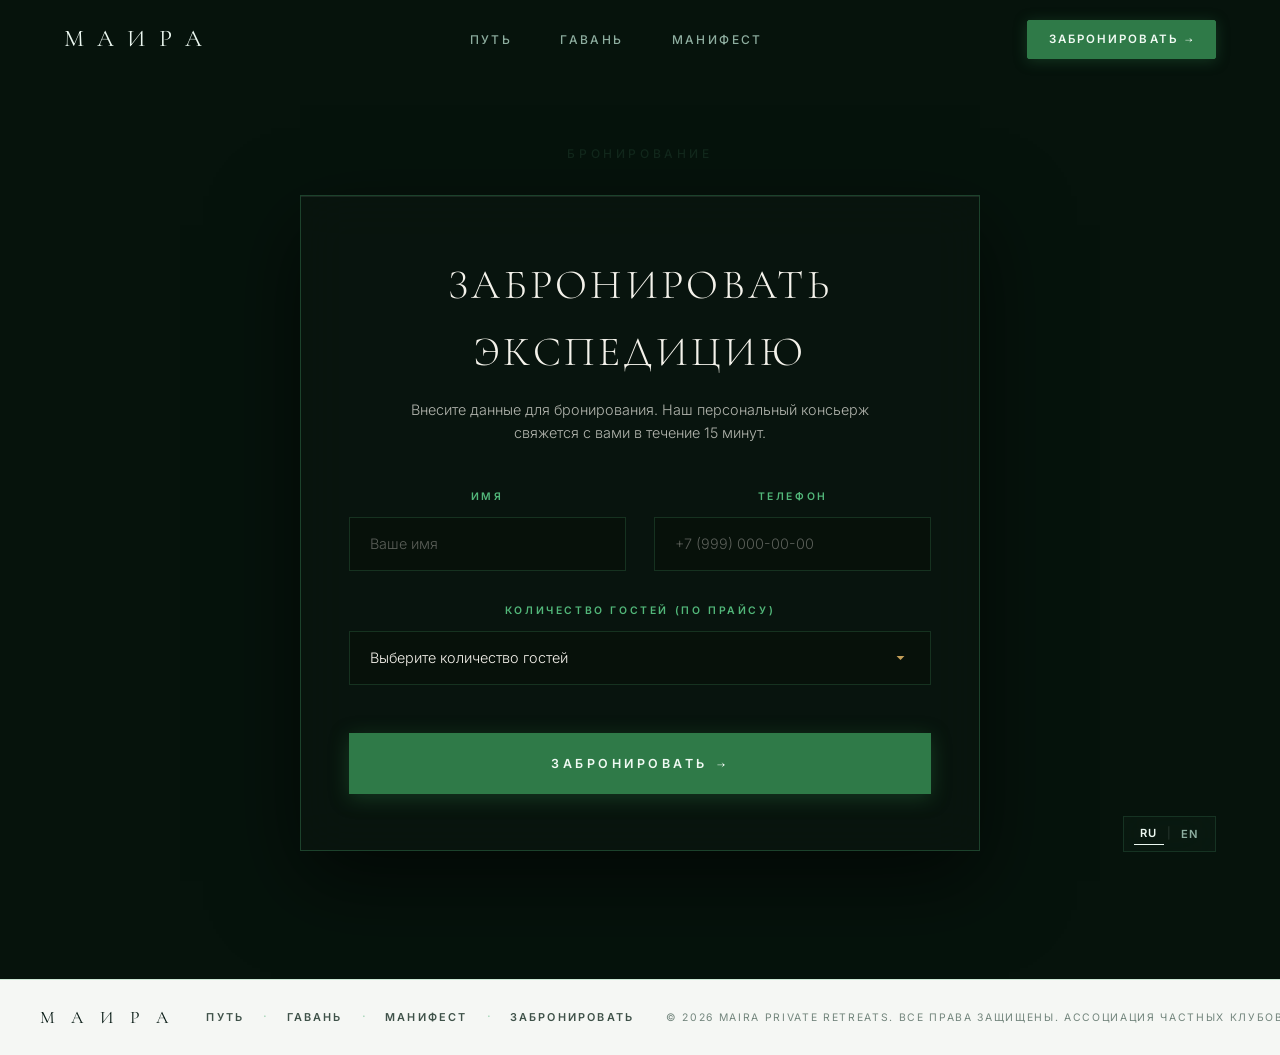
==== book.html @ fe6df848 "style: geometric equal-length lines across all 10 Journey cards and Havens blocks" ====
<!DOCTYPE html>
<html lang="ru">
<head>
  <meta charset="UTF-8">
  <meta name="viewport" content="width=device-width, initial-scale=1.0">
  <title data-translate="site_title">М А И Р А — БРОНИРОВАНИЕ · Приватная Экспедиция</title>
  <meta name="description" content="Забронируйте участие в приватной экспедиции MAIRA 2026 года в сердце Амазонки. Всего 8 гостей.">
  <meta name="keywords" content="бронирование тура Амазонка, забронировать экспедицию Маира, приватный ретрит">
  <meta name="author" content="MAIRA Private Retreats">
  <meta name="robots" content="index, follow">
  
  <!-- Canonical & Alternate -->
  <link rel="canonical" href="https://sokolovskiy20.github.io/maira-amazonia/book.html">
  
  <!-- Favicon & Brand Icons -->
  <link rel="icon" type="image/svg+xml" href="assets/favicon.svg">
  <link rel="alternate icon" type="image/svg+xml" href="assets/favicon.svg">
  <meta name="theme-color" content="#06130C">
  
  <!-- Open Graph / Social Sharing -->
  <meta property="og:type" content="website">
  <meta property="og:site_name" content="MAIRA Amazonia">
  <meta property="og:title" content="М А И Р А — БРОНИРОВАНИЕ · Приватная Экспедиция">
  <meta property="og:description" content="Забронируйте участие в приватной экспедиции MAIRA 2026 года.">
  <meta property="og:image" content="https://sokolovskiy20.github.io/maira-amazonia/assets/hero.jpg">
  <meta property="og:url" content="https://sokolovskiy20.github.io/maira-amazonia/book.html">
  <meta property="og:locale" content="ru_RU">
  
  <!-- Fonts: Cormorant Garamond for Serif headers & Inter for Grotesque UI -->
  <link rel="preconnect" href="https://fonts.googleapis.com">
  <link rel="preconnect" href="https://fonts.gstatic.com" crossorigin>
  <link href="https://fonts.googleapis.com/css2?family=Cormorant+Garamond:ital,wght@0,300;0,400;0,500;0,600;1,300;1,400&family=Inter:wght@200;300;400;500;600&display=swap" rel="stylesheet">
  
  <link rel="stylesheet" href="style.css?v=v206_geometric_line_balance">
</head>
<body>

  <!-- Navigation bar (Glassmorphism) -->
  <nav class="nav-bar">
    <div class="nav-container">
      <a href="index.html" class="nav-logo" data-translate="brand_logo">М А И Р А</a>
      
      <div class="nav-links">
        <a href="journey.html" class="nav-link"><span data-translate="nav_journey">ПУТЬ</span></a>
        <a href="havens.html" class="nav-link"><span data-translate="nav_havens">ГАВАНЬ</span></a>
        <a href="manifesto.html" class="nav-link"><span data-translate="nav_manifesto">МАНИФЕСТ</span></a>
      </div>

      <div class="nav-actions">
        <a href="book.html" class="nav-cta-btn" data-translate="nav_cta">ЗАБРОНИРОВАТЬ <span class="arrow">→</span></a>
      </div>
    </div>
  </nav>

  <!-- Mobile Menu Button -->
  <button class="mobile-nav-toggle" aria-label="Toggle navigation">
    <span class="bar"></span>
    <span class="bar"></span>
  </button>

  <!-- Mobile Overlay Menu -->
  <div class="mobile-menu">
    <div class="mobile-links">
      <a href="journey.html" class="mobile-link"><span data-translate="nav_journey">ПУТЬ</span></a>
      <a href="havens.html" class="mobile-link"><span data-translate="nav_havens">ГАВАНЬ</span></a>
      <a href="manifesto.html" class="mobile-link"><span data-translate="nav_manifesto">МАНИФЕСТ</span></a>
      <a href="book.html" class="mobile-cta-btn" data-translate="nav_cta">ЗАБРОНИРОВАТЬ <span class="arrow">→</span></a>
    </div>
  </div>

  <!-- Section 06: Book -->
  <section id="book" class="book-section" style="padding-top: calc(var(--header-height) + 4rem); min-height: calc(100vh - 120px);">
    <div class="book-container">
      <div class="section-tag-light" data-translate="book_tag">БРОНИРОВАНИЕ</div>
      
      <!-- Form Container Card -->
      <div id="booking-form-container" class="book-glass-card">
        <h2 class="book-title" data-translate="book_title">ЗАБРОНИРОВАТЬ ЭКСПЕДИЦИЮ</h2>
        <p class="book-subtitle" data-translate="book_subtitle">Внесите данные для бронирования. Наш персональный консьерж свяжется с вами в течение 15 минут.</p>
        
        <form id="booking-form" class="reservation-form">
          <div class="form-row-compact">
            <div class="form-group">
              <label for="name" data-translate="form_label_name">ИМЯ</label>
              <input type="text" id="name" placeholder="Ваше имя" data-translate="form_placeholder_name" required>
            </div>
            
            <div class="form-group">
              <label for="contact" data-translate="form_label_contact">ТЕЛЕФОН</label>
              <input type="tel" id="contact" placeholder="+7 (999) 000-00-00" data-translate="form_placeholder_contact" required>
            </div>
          </div>

          <div class="form-group">
            <label for="guests" data-translate="form_label_guests">КОЛИЧЕСТВО ГОСТЕЙ (ПО ПРАЙСУ)</label>
            <select id="guests" required>
              <option value="" disabled selected data-translate="form_opt_guests_default">Выберите количество гостей</option>
              <option value="1" data-translate="form_opt_guest1">1 гость — $14,500 / гость (Solo)</option>
              <option value="2" data-translate="form_opt_guest2">2 гостя — $12,800 / гость (Duo)</option>
              <option value="4+" data-translate="form_opt_guest3">От 4+ гостей — $10,500 / гость (Группа)</option>
            </select>
          </div>

          <button type="submit" class="submit-btn" data-translate="form_submit">
            ЗАБРОНИРОВАТЬ <span class="arrow">→</span>
          </button>
        </form>
      </div>

      <!-- Success Form State -->
      <div id="booking-success-container" class="booking-success hidden">
        <div class="success-icon">
          <svg viewBox="0 0 24 24" width="48" height="48">
            <circle cx="12" cy="12" r="11" fill="none" stroke="#C5A059" stroke-width="1"/>
            <polyline points="7 12 10.5 15.5 17 8.5" fill="none" stroke="#F4F2EB" stroke-width="1.5" stroke-linecap="round" stroke-linejoin="round"/>
          </svg>
        </div>
        <h3 class="success-title" data-translate="success_title">ЗАЯВКА ПРИНЯТА</h3>
        <p class="success-desc" data-translate="success_desc">Персональный консьерж экспедиции MAIRA свяжется с вами в течение 15 минут для подтверждения бронирования.</p>
        <button id="reset-booking-btn" class="btn btn-outline" data-translate="success_reset" style="margin-top: 2rem;">ОТПРАВИТЬ ЕЩЁ ЗАПРОС</button>
      </div>
    </div>
  </section>

  <!-- Footer -->
  <footer class="footer">
    <div class="footer-container">
      <div class="footer-brand">
        <a href="index.html" class="footer-logo" data-translate="brand_logo">М А И Р А</a>
      </div>

      <nav class="footer-nav">
        <a href="journey.html" data-translate="nav_journey">ПУТЬ</a>
        <span class="footer-dot">·</span>
        <a href="havens.html" data-translate="nav_havens">ГАВАНЬ</a>
        <span class="footer-dot">·</span>
        <a href="manifesto.html" data-translate="nav_manifesto">МАНИФЕСТ</a>
        <span class="footer-dot">·</span>
        <a href="book.html" data-translate="footer_nav_book">ЗАБРОНИРОВАТЬ</a>
      </nav>

      <div class="footer-copy" data-translate="footer_copyright">
        &copy; 2026 MAIRA PRIVATE RETREATS
      </div>
    </div>
  </footer>

  <!-- Floating Language Switcher -->
  <div class="floating-lang-switcher">
    <button class="lang-btn active" data-lang="ru">RU</button>
    <span class="lang-separator">|</span>
    <button class="lang-btn" data-lang="en">EN</button>
  </div>

  <script src="main.js?v=v186_small_green_numbers"></script>
</body>
</html>
---- style.css ----
@import url('https://fonts.googleapis.com/css2?family=Cormorant+Garamond:ital,wght@0,300;0,400;0,500;0,600;1,300;1,400&family=Inter:wght@300;400;500;600;700&display=swap');

/* 
 * AMAZON — 10 Days Deep Green Luxury Expedition
 * Design Tokens & Style System
 */

:root {
  /* Tropical Deep Emerald Forest Palette */
  --bg-black: #06130C;
  --ivory: #E2EFE7;
  --muted-stone: #8EAEA0;
  --light-gray: #D5E8DD;
  --deep-forest: #0B1E14;

  /* Color Palette - Botanical & Forest */
  --deep-jungle: #06130C;
  --forest: #0B1E14;
  --moss: #12281C;
  --stone: #8EAEA0;
  --dark-wood: #08160E;
  --mist: #E2EFE7;
  --white: #ECF8F1;
  
  /* Text colors with soft mint undertones */
  --text-primary: #E2EFE7;
  --text-muted: #8EAEA0;
  --text-highlight: #ECF8F1;
  --accent-gold: #52B77A;
  --accent-mint: #6DC58D;

  /* Lush Palm Leaf Button Colors */
  --palm-green: #2F7A48;
  --palm-green-hover: #389357;
  --palm-green-active: #26663C;
  --btn-bg: #2F7A48;
  --btn-text: #F0FAF3;
  --btn-glow: rgba(47, 122, 72, 0.35);

  /* Botanical Glass & Surface Properties */
  --glass-bg: rgba(11, 28, 19, 0.65);
  --glass-border: rgba(74, 148, 104, 0.22);
  --glass-blur: blur(20px);
  --card-botanical: #0E2319;
  --card-botanical-border: rgba(74, 148, 104, 0.2);

  /* Fonts */
  --font-serif: 'Cormorant Garamond', Georgia, serif;
  --font-sans: 'Inter', -apple-system, sans-serif;
  
  /* Layout constraints */
  --max-width: 1440px;
  --header-height: 80px;
  --content-padding-left: max(4rem, calc((100vw - var(--max-width)) / 2 + 4rem));
  --content-padding-right: max(4rem, calc((100vw - var(--max-width)) / 2 + 4rem));
}

/* Reset & Base Styles */
*, *::before, *::after {
  box-sizing: border-box;
  margin: 0;
  padding: 0;
}

html {
  scroll-behavior: smooth;
  background-color: var(--deep-jungle);
  color: var(--text-primary);
  font-family: var(--font-sans);
  font-size: 16px;
  -webkit-font-smoothing: antialiased;
}

body {
  overflow-x: hidden;
  line-height: 1.6;
}

/* Page Transition Overlay (Safari-friendly) */
.page-transition-overlay {
  position: fixed;
  inset: 0;
  background-color: #071009;
  z-index: 999999;
  pointer-events: none;
  opacity: 1;
  transition: opacity 0.4s cubic-bezier(0.25, 0.46, 0.45, 0.94);
}

.page-transition-overlay.fade-out {
  opacity: 0;
}

a {
  color: inherit;
  text-decoration: none;
}

ul {
  list-style: none;
}

img {
  max-width: 100%;
  height: auto;
  display: block;
}

/* Custom Scrollbar */
::-webkit-scrollbar {
  width: 6px;
}
::-webkit-scrollbar-track {
  background: var(--deep-jungle);
}
::-webkit-scrollbar-thumb {
  background: var(--moss);
  border-radius: 3px;
}
::-webkit-scrollbar-thumb:hover {
  background: var(--stone);
}

/* Layout Utilities */
.section-tag {
  font-size: 0.75rem;
  letter-spacing: 0.3em;
  color: var(--stone);
  text-transform: uppercase;
  margin-bottom: 2rem;
  font-weight: 500;
}

.section-tag-light {
  font-size: 0.75rem;
  letter-spacing: 0.3em;
  color: var(--moss);
  text-transform: uppercase;
  margin-bottom: 2rem;
  font-weight: 500;
}

.serif-italic {
  font-family: var(--font-serif);
  font-style: italic;
  font-weight: 400;
}

/* Header & Navigation */
.nav-bar {
  position: fixed;
  top: 0;
  left: 0;
  width: 100%;
  height: var(--header-height);
  z-index: 1000;
  background: transparent;
  border-bottom: 1px solid transparent;
  backdrop-filter: none;
  -webkit-backdrop-filter: none;
  transition: all 0.5s cubic-bezier(0.25, 0.8, 0.25, 1);
}

.nav-bar.scrolled {
  background: rgba(6, 19, 12, 0.6);
  backdrop-filter: blur(20px);
  -webkit-backdrop-filter: blur(20px);
  border-bottom: 1px solid rgba(163, 155, 137, 0.14);
}

.nav-container {
  max-width: var(--max-width);
  height: 100%;
  margin: 0 auto;
  padding: 0 4rem;
  display: flex;
  justify-content: space-between;
  align-items: center;
}

.nav-logo {
  font-family: var(--font-serif);
  font-size: 1.5rem;
  letter-spacing: 0.15em;
  font-weight: 400;
  color: var(--white);
  position: relative;
}

.nav-links {
  display: flex;
  gap: 3rem;
}

.nav-link {
  font-size: 0.75rem;
  font-weight: 500;
  letter-spacing: 0.2em;
  color: var(--text-muted);
  transition: color 0.3s ease;
  position: relative;
  padding: 0.5rem 0;
}


.nav-link::after {
  content: '';
  position: absolute;
  bottom: 0;
  left: 0;
  width: 0;
  height: 1px;
  background-color: var(--mist);
  transition: width 0.3s ease;
}

.nav-link:hover, .nav-link.active {
  color: var(--text-highlight);
}

.nav-link:hover::after, .nav-link.active::after {
  width: 100%;
}

.nav-cta-btn {
  font-size: 0.72rem;
  font-weight: 600;
  letter-spacing: 0.18em;
  color: var(--btn-text);
  background-color: var(--palm-green);
  border: 1px solid var(--palm-green);
  padding: 0.55rem 1.3rem;
  border-radius: 2px;
  display: flex;
  align-items: center;
  gap: 0.4rem;
  transition: all 0.35s ease;
  box-shadow: 0 2px 14px var(--btn-glow);
}

.nav-cta-btn:hover {
  gap: 0.65rem;
  background-color: var(--palm-green-hover);
  border-color: var(--palm-green-hover);
  color: #FFFFFF;
  box-shadow: 0 4px 20px rgba(56, 147, 87, 0.5);
  transform: translateY(-1px);
}

.nav-cta-btn .arrow {
  font-family: var(--font-serif);
}

.nav-actions {
  display: flex;
  align-items: center;
  gap: 2.5rem;
}

.floating-lang-switcher {
  position: fixed;
  bottom: 3rem;
  right: 4rem;
  z-index: 1000;
  display: flex;
  align-items: center;
  gap: 0.2rem;
  background: var(--glass-bg);
  backdrop-filter: var(--glass-blur);
  -webkit-backdrop-filter: var(--glass-blur);
  border: 1px solid var(--glass-border);
  padding: 0.4rem 0.6rem;
  transition: opacity 0.3s ease, transform 0.3s ease;
}

.lang-btn {
  background: none;
  border: none;
  color: var(--text-muted);
  cursor: pointer;
  padding: 0.2rem 0.4rem;
  transition: color 0.3s ease;
  font-family: var(--font-sans);
  font-size: 0.7rem;
  font-weight: 600;
  letter-spacing: 0.1em;
  outline: none;
}

.lang-btn.active {
  color: var(--text-highlight);
  border-bottom: 1px solid var(--text-highlight);
}

.lang-btn:hover {
  color: var(--text-highlight);
}

.lang-separator {
  color: rgba(255, 255, 255, 0.15);
  font-size: 0.7rem;
  user-select: none;
}

@media (max-width: 576px) {
  .floating-lang-switcher {
    bottom: 1.5rem;
    right: 1.5rem;
  }
}

/* Mobile Nav Toggle */
.mobile-nav-toggle {
  display: none;
  position: fixed;
  top: 1.5rem;
  right: 1.5rem;
  z-index: 1001;
  background: none;
  border: none;
  cursor: pointer;
  padding: 0.5rem;
}

.mobile-nav-toggle .bar {
  display: block;
  width: 25px;
  height: 1px;
  background-color: var(--mist);
  margin: 6px 0;
  transition: transform 0.3s ease, background-color 0.3s ease;
}

.mobile-nav-toggle.open .bar:nth-child(1) {
  transform: translateY(3.5px) rotate(45deg);
}

.mobile-nav-toggle.open .bar:nth-child(2) {
  transform: translateY(-3.5px) rotate(-45deg);
}

/* Mobile Menu */
.mobile-menu {
  position: fixed;
  top: 0;
  left: 0;
  width: 100vw;
  height: 100vh;
  z-index: 999;
  background: var(--deep-jungle);
  display: flex;
  justify-content: center;
  align-items: center;
  opacity: 0;
  pointer-events: none;
  transition: opacity 0.4s ease;
}

.mobile-menu.open {
  opacity: 1;
  pointer-events: auto;
}

.mobile-links {
  display: flex;
  flex-direction: column;
  align-items: center;
  gap: 2.5rem;
}

.mobile-link {
  font-size: 1.25rem;
  letter-spacing: 0.25em;
  color: var(--text-muted);
}


.mobile-cta-btn {
  font-size: 0.95rem;
  font-weight: 600;
  letter-spacing: 0.18em;
  color: var(--btn-text);
  background-color: var(--palm-green);
  border: 1px solid var(--palm-green);
  padding: 0.85rem 1.8rem;
  border-radius: 2px;
  margin-top: 1.5rem;
  display: flex;
  align-items: center;
  gap: 0.5rem;
  box-shadow: 0 4px 18px var(--btn-glow);
  text-transform: uppercase;
}

/* Buttons */
.btn {
  display: inline-block;
  font-size: 0.75rem;
  font-weight: 500;
  letter-spacing: 0.25em;
  padding: 1.25rem 2.5rem;
  transition: background-color 0.3s ease, border-color 0.3s ease, color 0.3s ease, transform 0.2s ease;
  cursor: pointer;
  text-align: center;
}

.btn-primary {
  background-color: var(--mist);
  color: var(--deep-jungle);
  border: 1px solid var(--mist);
}

.btn-primary:hover {
  background-color: transparent;
  color: var(--white);
  border-color: var(--white);
}

.btn-outline {
  background-color: transparent;
  color: var(--white);
  border: 1px solid rgba(255, 255, 255, 0.3);
}

.btn-outline:hover {
  border-color: var(--white);
  background-color: rgba(255, 255, 255, 0.05);
}

/* Glassmorphism Cards */
.glass-card {
  background: rgba(13, 42, 32, 0.25);
  backdrop-filter: blur(15px);
  -webkit-backdrop-filter: blur(15px);
  border: 1px solid rgba(216, 221, 213, 0.08);
  transition: transform 0.4s cubic-bezier(0.25, 1, 0.5, 1), border-color 0.4s ease, box-shadow 0.4s ease;
}

.glass-card:hover {
  transform: translateY(-5px);
  border-color: rgba(216, 221, 213, 0.18);
  box-shadow: 0 10px 30px rgba(0, 0, 0, 0.3);
}

/* Hero Section */
.hero-section {
  position: relative;
  width: 100%;
  height: 100vh;
  min-height: 600px;
  display: flex;
  justify-content: flex-start;
  align-items: center;
  padding-left: var(--content-padding-left);
  padding-right: var(--content-padding-right);
  overflow: hidden;
}

.hero-bg-wrapper {
  position: absolute;
  top: 0;
  left: 0;
  width: 100%;
  height: 100%;
  z-index: -2;
}

.hero-bg-img {
  width: 100%;
  height: 100%;
  object-fit: cover;
  object-position: center 40%;
  transform: translate3d(0, 0, 0) scale(1.08);
  animation: heroSlowZoom 20s ease-out forwards;
  filter: brightness(0.75) contrast(1.05) saturate(0.9);
  image-rendering: -webkit-optimize-contrast;
  backface-visibility: hidden;
  -webkit-backface-visibility: hidden;
}

.hero-overlay {
  position: absolute;
  top: 0;
  left: 0;
  width: 100%;
  height: 100%;
  /* Deep cinematic green: very dark at corners, slight warm glow at center-right where lodge light is */
  background:
    linear-gradient(to right, rgba(3, 15, 10, 0.75) 0%, rgba(3, 15, 10, 0.1) 60%, rgba(3, 15, 10, 0.4) 100%),
    linear-gradient(to bottom, rgba(3, 15, 10, 0.6) 0%, rgba(5, 22, 14, 0.1) 40%, rgba(3, 15, 10, 0.85) 100%);
  z-index: -1;
}

/* Animated mist layer */
.hero-mist {
  position: absolute;
  top: 0;
  left: 0;
  width: 100%;
  height: 100%;
  background:
    radial-gradient(ellipse 120% 40% at 60% 65%, rgba(82, 183, 122, 0.04) 0%, transparent 70%),
    radial-gradient(ellipse 80% 30% at 30% 70%, rgba(20, 60, 40, 0.25) 0%, transparent 65%);
  z-index: 0;
  pointer-events: none;
  animation: mistDrift 12s ease-in-out infinite alternate;
}

@keyframes heroSlowZoom {
  from { transform: scale(1.08); }
  to   { transform: scale(1.0);  }
}

@keyframes mistDrift {
  from { opacity: 0.6; transform: translateX(0px);  }
  to   { opacity: 1;   transform: translateX(12px); }
}

.hero-content {
  text-align: left;
  z-index: 10;
  display: flex;
  flex-direction: column;
  align-items: flex-start;
  max-width: 800px;
  padding: 0;
  margin-top: calc(var(--header-height) / 2);
}

.hero-title {
  font-family: var(--font-serif);
  font-size: 5rem;
  font-weight: 300;
  line-height: 1.05;
  letter-spacing: -0.01em;
  color: var(--white);
  margin-bottom: 1.5rem;
  animation: fadeInUp 1.2s ease-out forwards;
}

.hero-subtitle {
  font-size: 1.1rem;
  font-weight: 300;
  letter-spacing: 0.15em;
  color: var(--mist);
  opacity: 0.85;
  animation: fadeInUp 1.4s ease-out forwards;
}

.hero-actions {
  display: flex;
  gap: 1.5rem;
  margin-top: 3.5rem;
  animation: fadeInUp 1.6s ease-out forwards;
}

.hero-stats {
  display: flex;
  align-items: center;
  gap: 1rem;
  margin-top: 7rem;
  font-size: 0.7rem;
  letter-spacing: 0.3em;
  color: var(--stone);
  font-weight: 600;
  animation: fadeInUp 1.8s ease-out forwards;
}

.stat-separator {
  opacity: 0.5;
}

/* Keyframes for Hero animations */
@keyframes fadeInUp {
  from {
    opacity: 0;
    transform: translateY(20px);
  }
  to {
    opacity: 1;
    transform: translateY(0);
  }
}

/* Journey Page Hero */
.journey-hero {
  position: relative;
  width: 100%;
  height: 100vh;
  min-height: 600px;
  display: flex;
  flex-direction: column;
  align-items: center;
  justify-content: center;
  padding-left: var(--content-padding-left);
  padding-right: var(--content-padding-right);
  overflow: hidden;
}

.journey-hero-bg {
  position: absolute;
  inset: 0;
  z-index: -2;
  background-color: #06130C;
}

.journey-hero-img {
  width: 100%;
  height: 100%;
  object-fit: cover;
  object-position: center 55%;
  transform: translate3d(0, 0, 0) scale(1.08);
  animation: heroSlowZoom 22s ease-out forwards;
  filter: brightness(0.7) contrast(1.05) saturate(0.85);
  image-rendering: -webkit-optimize-contrast;
  backface-visibility: hidden;
  -webkit-backface-visibility: hidden;
}

.journey-hero-video {
  width: 100%;
  height: 100%;
  object-fit: cover;
  object-position: center 55%;
  filter: brightness(0.65) contrast(1.08) saturate(0.8);
  opacity: 1;
  transition: opacity 1.2s cubic-bezier(0.25, 1, 0.5, 1);
  will-change: opacity;
}

.journey-hero-video.video-loaded {
  opacity: 1;
}

.journey-hero-overlay {
  position: absolute;
  inset: 0;
  z-index: -1;
  background:
    linear-gradient(to right, rgba(3, 14, 9, 0.82) 0%, rgba(3, 14, 9, 0.15) 55%, rgba(3, 14, 9, 0.45) 100%),
    linear-gradient(to bottom, rgba(3, 14, 9, 0.55) 0%, rgba(3, 14, 9, 0.0) 45%, rgba(3, 14, 9, 0.9) 100%);
}

/* Mist layers — three clouds drifting at different speeds */
.journey-hero-mist {
  position: absolute;
  inset: 0;
  z-index: 1;
  pointer-events: none;
  will-change: transform, opacity;
}

/* Layer 1 — wide slow drift left→right, sits low on the water */
.mist-1 {
  background:
    radial-gradient(ellipse 140% 25% at -10% 68%, rgba(220, 230, 220, 0.13) 0%, transparent 70%),
    radial-gradient(ellipse 100% 20% at 110% 72%, rgba(200, 215, 210, 0.10) 0%, transparent 65%);
  animation: mistFloat1 18s ease-in-out infinite alternate;
}

/* Layer 2 — narrower, faster, mid-screen height */
.mist-2 {
  background:
    radial-gradient(ellipse 90% 18% at 20% 60%, rgba(82, 183, 122, 0.06) 0%, transparent 65%),
    radial-gradient(ellipse 80% 15% at 75% 55%, rgba(210, 220, 210, 0.09) 0%, transparent 60%);
  animation: mistFloat2 12s ease-in-out infinite alternate;
}

/* Layer 3 — lightest, fastest, subtle bright wisps */
.mist-3 {
  background:
    radial-gradient(ellipse 60% 12% at 50% 65%, rgba(230, 235, 225, 0.07) 0%, transparent 60%),
    radial-gradient(ellipse 40% 10% at 15% 70%, rgba(215, 225, 215, 0.08) 0%, transparent 55%);
  animation: mistFloat3 8s ease-in-out infinite alternate;
}

@keyframes mistFloat1 {
  0%   { transform: translateX(-30px) translateY(0px);   opacity: 0.7; }
  50%  { transform: translateX(10px)  translateY(-6px);  opacity: 1;   }
  100% { transform: translateX(40px)  translateY(4px);   opacity: 0.6; }
}

@keyframes mistFloat2 {
  0%   { transform: translateX(20px)  translateY(4px);   opacity: 0.5; }
  50%  { transform: translateX(-15px) translateY(-4px);  opacity: 0.9; }
  100% { transform: translateX(-35px) translateY(8px);   opacity: 0.6; }
}

@keyframes mistFloat3 {
  0%   { transform: translateX(0px)   translateY(-4px);  opacity: 0.6; }
  50%  { transform: translateX(25px)  translateY(0px);   opacity: 1;   }
  100% { transform: translateX(-20px) translateY(6px);   opacity: 0.5; }
}

.journey-hero-content {
  position: relative;
  z-index: 2;
  display: flex;
  flex-direction: column;
  align-items: center;
  text-align: center;
  gap: 1.5rem;
  max-width: 800px;
}

.journey-hero-tag {
  font-family: var(--font-sans);
  font-size: 0.7rem;
  font-weight: 600;
  letter-spacing: 0.35em;
  color: var(--accent-gold);
  opacity: 0;
  animation: fadeInUp 1s 0.3s ease-out forwards;
}

.journey-hero-title {
  font-family: var(--font-sans), sans-serif;
  font-size: clamp(3rem, 8vw, 7rem);
  font-weight: 700;
  line-height: 1.1;
  letter-spacing: 0.10em;
  color: var(--white);
  margin: 0;
  white-space: nowrap;
  opacity: 0;
  animation: fadeInUp 1.1s 0.6s ease-out forwards;
  text-transform: uppercase;
}

.journey-hero-sub {
  font-family: var(--font-serif);
  font-size: clamp(1rem, 2vw, 1.4rem);
  font-weight: 300;
  letter-spacing: 0.08em;
  color: var(--mist);
  font-style: italic;
  opacity: 0;
  animation: fadeInUp 1.1s 0.9s ease-out forwards;
}

.btn-booking {
  display: inline-flex;
  align-items: center;
  gap: 0.8rem;
  padding: 1.2rem 2.6rem;
  background-color: var(--palm-green);
  border: 1px solid var(--palm-green);
  color: var(--btn-text) !important;
  font-family: var(--font-sans);
  font-size: 0.78rem;
  font-weight: 600;
  letter-spacing: 0.22em;
  text-decoration: none;
  text-transform: uppercase;
  transition: all 0.35s ease;
  cursor: pointer;
  z-index: 10;
  box-shadow: 0 4px 22px var(--btn-glow);
}

.btn-booking .arrow {
  transition: transform 0.35s ease;
  display: inline-block;
  font-family: var(--font-serif);
}

.btn-booking:hover {
  background-color: var(--palm-green-hover);
  border-color: var(--palm-green-hover);
  color: #FFFFFF !important;
  box-shadow: 0 6px 30px rgba(56, 147, 87, 0.5);
  transform: translateY(-2px);
}

.btn-booking:hover .arrow {
  transform: translateX(5px);
}

#journey-hero-cta {
  opacity: 0;
  animation: fadeInUp 1.1s 1.2s ease-out forwards;
  margin-top: 0.5rem;
}

/* Scroll indicator */
.journey-hero-scroll {
  position: absolute;
  bottom: 3rem;
  left: 50%;
  transform: translateX(-50%);
  z-index: 2;
  display: flex;
  flex-direction: column;
  align-items: center;
  opacity: 0;
  animation: fadeInUp 1s 1.5s ease-out forwards;
}

.scroll-line {
  display: block;
  width: 1px;
  height: 60px;
  background: linear-gradient(to bottom, var(--accent-gold), transparent);
  animation: scrollPulse 2s ease-in-out infinite;
}

@keyframes scrollPulse {
  0%   { opacity: 1; transform: scaleY(1)    translateY(0);    }
  50%  { opacity: 0.5; transform: scaleY(0.6) translateY(8px); }
  100% { opacity: 1; transform: scaleY(1)    translateY(0);    }
}

/* Section 01: Route (Vertical Journey) */
.route-section {
  position: relative;
  background-color: var(--deep-jungle);
}

/* Journey Finale Screen */
.journey-finale {
  position: relative;
  width: 100%;
  min-height: 100vh;
  display: flex;
  align-items: center;
  justify-content: center;
  overflow: hidden;
}

.finale-bg-wrapper {
  position: absolute;
  inset: 0;
  z-index: -2;
}

.finale-bg-video {
  width: 100%;
  height: 100%;
  object-fit: cover;
  object-position: center 55%;
  filter: brightness(0.65) contrast(1.08) saturate(0.8);
}

.finale-overlay {
  position: absolute;
  inset: 0;
  z-index: -1;
  background:
    linear-gradient(to right, rgba(3, 14, 9, 0.82) 0%, rgba(3, 14, 9, 0.15) 55%, rgba(3, 14, 9, 0.45) 100%),
    linear-gradient(to bottom, rgba(3, 14, 9, 0.55) 0%, rgba(3, 14, 9, 0.0) 45%, rgba(3, 14, 9, 0.9) 100%);
}

.finale-inner {
  display: flex;
  flex-direction: column;
  align-items: center;
  text-align: center;
  gap: 3.2rem;
  padding: 4rem 2rem;
  opacity: 0;
  transform: translateY(30px);
  transition: opacity 1.2s ease, transform 1.2s ease;
}

.finale-inner.visible {
  opacity: 1;
  transform: translateY(0);
}

.finale-counter {
  font-family: var(--font-sans);
  font-size: clamp(2.8rem, 7.5vw, 6.5rem);
  font-weight: 700;
  letter-spacing: 0.18em;
  color: var(--white);
  line-height: 1.45;
}

.finale-divider {
  width: 60px;
  height: 1px;
  background: var(--accent-gold);
  opacity: 0.7;
}

.finale-quote {
  font-family: var(--font-serif);
  font-size: clamp(1.1rem, 2.5vw, 1.8rem);
  font-weight: 300;
  letter-spacing: 0.06em;
  color: var(--stone);
  font-style: italic;
  line-height: 1.6;
}

.finale-actions {
  display: flex;
  gap: 1.5rem;
  justify-content: center;
  align-items: center;
  margin-top: 1rem;
}

.finale-btn {
  display: inline-flex;
  align-items: center;
  gap: 0.9rem;
  padding: 1rem 2.4rem;
  background-color: var(--palm-green);
  border: 1px solid var(--palm-green);
  color: var(--btn-text);
  font-family: var(--font-sans);
  font-size: 0.8rem;
  font-weight: 600;
  letter-spacing: 0.2em;
  text-decoration: none;
  text-transform: uppercase;
  transition: all 0.35s ease;
  box-shadow: 0 4px 20px var(--btn-glow);
}

.finale-btn svg {
  transition: transform 0.35s ease;
}

.finale-btn:hover {
  background-color: var(--palm-green-hover);
  border-color: var(--palm-green-hover);
  color: #FFFFFF;
  box-shadow: 0 6px 28px rgba(56, 147, 87, 0.5);
  transform: translateY(-2px);
}

.finale-btn:hover svg {
  transform: translateX(5px);
}

@media (max-width: 576px) {
  .finale-actions {
    flex-direction: column;
    width: 100%;
    gap: 1rem;
  }
  
  .finale-btn, .btn-booking {
    width: 100%;
    justify-content: center;
  }
}

.route-section .section-tag {
  position: static;
  margin: 4rem var(--content-padding-right) 2rem var(--content-padding-left);
  z-index: 100;
}

/* Section 01.5: Route Map */
.route-map-section {
  background-color: var(--deep-jungle);
  padding: 8rem var(--content-padding-right) 8rem var(--content-padding-left);
  width: 100%;
  border-bottom: 1px solid rgba(255, 255, 255, 0.05);
}

.map-section-container {
  display: grid;
  grid-template-columns: 1fr 1fr;
  gap: 4rem;
  align-items: center;
  width: 100%;
}

.map-info {
  display: flex;
  flex-direction: column;
  align-items: flex-start;
}

.map-title {
  font-family: var(--font-serif);
  font-size: 3.5rem;
  font-weight: 300;
  letter-spacing: 0.05em;
  color: var(--white);
  margin-bottom: 3.5rem;
}

.map-timeline {
  display: flex;
  flex-direction: column;
  gap: 0.5rem;
  width: 100%;
  position: relative;
  padding-left: 1.5rem;
}

/* Vertical dashed timeline line */
.map-timeline::before {
  content: '';
  position: absolute;
  left: 6px;
  top: 1rem;
  bottom: 1rem;
  width: 1px;
  background: linear-gradient(to bottom, rgba(82, 183, 122, 0.05) 0%, rgba(82, 183, 122, 0.4) 50%, rgba(82, 183, 122, 0.05) 100%);
  border-left: 1px dashed rgba(82, 183, 122, 0.25);
  pointer-events: none;
}

.map-day-item {
  display: flex;
  align-items: center;
  gap: 1.2rem;
  padding: 0.65rem 1.2rem;
  position: relative;
  cursor: pointer;
  transition: all 0.4s cubic-bezier(0.25, 1, 0.5, 1);
  border-radius: 4px;
}

/* Timeline bullet point */
.map-day-item::before {
  content: '';
  position: absolute;
  left: -1.3rem; /* Centered on the dashed line */
  top: 50%;
  transform: translateY(-50%);
  width: 9px;
  height: 9px;
  border-radius: 50%;
  background: var(--deep-jungle);
  border: 2px solid rgba(82, 183, 122, 0.35);
  z-index: 2;
  transition: all 0.4s cubic-bezier(0.25, 1, 0.5, 1);
}

.map-day-item:hover {
  background-color: rgba(82, 183, 122, 0.03);
  transform: translateX(4px);
}

.map-day-item.active {
  background: linear-gradient(to right, rgba(82, 183, 122, 0.08) 0%, transparent 100%);
  transform: translateX(6px);
}

.map-day-item:hover::before {
  border-color: var(--accent-gold);
  background: var(--accent-gold);
  box-shadow: 0 0 8px var(--accent-gold);
}

.map-day-item.active::before {
  width: 11px;
  height: 11px;
  left: -1.35rem;
  background: var(--white);
  border-color: var(--accent-gold);
  box-shadow: 0 0 12px var(--accent-gold);
}

.m-day-num {
  font-family: var(--font-sans);
  font-size: 0.85rem;
  font-weight: 600;
  color: var(--stone);
  transition: color 0.3s ease;
}

.map-day-item:hover .m-day-num, .map-day-item.active .m-day-num {
  color: var(--accent-gold);
}

.m-day-name {
  font-family: var(--font-serif);
  font-size: 1.2rem;
  font-weight: 300;
  color: var(--mist);
  transition: color 0.3s ease;
}

.map-day-item:hover .m-day-name, .map-day-item.active .m-day-name {
  color: var(--white);
}

.map-visual-container {
  display: flex;
  justify-content: center;
  align-items: center;
  position: relative;
  background-color: #030c08;
  border-radius: 8px;
  border: 1px solid rgba(82, 183, 122, 0.15);
  box-shadow: 0 20px 50px rgba(3, 10, 8, 0.7);
  padding: 0;
  height: 580px;
  overflow: hidden;
}

/* Retro corner decorations for dashboard look */
.map-visual-container::before,
.map-visual-container::after {
  content: '';
  position: absolute;
  width: 16px;
  height: 16px;
  border-color: var(--accent-gold);
  border-style: solid;
  opacity: 0.45;
  z-index: 10;
  pointer-events: none;
}

.map-visual-container::before {
  top: 15px;
  left: 15px;
  border-width: 1px 0 0 1px;
}

.map-visual-container::after {
  bottom: 15px;
  right: 15px;
  border-width: 0 1px 1px 0;
}

/* Floating overlay bar for coordinates */
.map-coords-overlay {
  position: absolute;
  top: 15px;
  right: 15px;
  background: rgba(3, 10, 8, 0.85);
  backdrop-filter: blur(8px);
  -webkit-backdrop-filter: blur(8px);
  border: 1px solid rgba(82, 183, 122, 0.25);
  padding: 6px 14px;
  border-radius: 4px;
  color: var(--accent-gold);
  font-family: var(--font-sans);
  font-size: 0.7rem;
  font-weight: 500;
  letter-spacing: 0.08em;
  z-index: 1000;
  box-shadow: 0 10px 30px rgba(0, 0, 0, 0.5);
  display: flex;
  align-items: center;
  gap: 8px;
  transition: all 0.3s ease;
}

.map-coords-overlay::before {
  content: '';
  display: inline-block;
  width: 6px;
  height: 6px;
  background-color: #2ec4b6;
  border-radius: 50%;
  box-shadow: 0 0 8px #2ec4b6;
  animation: pulse-green 2s infinite;
}

@keyframes pulse-green {
  0% { transform: scale(0.9); opacity: 0.8; }
  50% { transform: scale(1.25); opacity: 1; box-shadow: 0 0 10px #2ec4b6; }
  100% { transform: scale(0.9); opacity: 0.8; }
}

.svg-map-element {
  width: 100%;
  height: 100%;
  position: relative;
  z-index: 1;
}

.map-dot {
  fill: var(--deep-jungle);
  stroke: rgba(255, 255, 255, 0.4);
  stroke-width: 1.5px;
  cursor: pointer;
  transition: all 0.3s ease;
}

.map-dot:hover, .map-dot.active {
  fill: var(--accent-gold);
  stroke: var(--white);
  r: 7;
  filter: drop-shadow(0 0 6px var(--accent-gold));
}

.map-day-num-label {
  font-family: var(--font-sans);
  font-size: 0.6rem;
  font-weight: 600;
  fill: var(--stone);
  opacity: 0.65;
  pointer-events: none;
  letter-spacing: 0.05em;
}

.map-label {
  font-family: var(--font-sans);
  font-size: 0.65rem;
  font-weight: 500;
  letter-spacing: 0.1em;
  text-transform: uppercase;
  fill: var(--stone);
  opacity: 0;
  transition: all 0.3s ease;
  pointer-events: none;
}

.map-label.active {
  opacity: 1;
  fill: var(--white);
}

@media (max-width: 992px) {
  .map-section-container {
    grid-template-columns: 1fr;
    gap: 3rem;
  }
  
  .map-visual-container {
    height: 400px;
  }
}

.route-day {
  position: relative;
  width: 100%;
  height: 100vh;
  display: flex;
  align-items: flex-end;
  justify-content: flex-start;
  padding: 6rem var(--content-padding-right) 6rem var(--content-padding-left);
  overflow: hidden;
}

.day-bg-wrapper {
  position: absolute;
  top: 0;
  left: 0;
  width: 100%;
  height: 100%;
  z-index: 1;
  overflow: hidden;
}

.day-bg-img {
  width: 100%;
  height: 100%;
  object-fit: cover;
  transform: translate3d(0, 0, 0) scale(1);
  transition: transform 1.2s cubic-bezier(0.25, 1, 0.5, 1);
  will-change: transform;
  filter: brightness(0.6) contrast(1.05) saturate(0.85);
  image-rendering: -webkit-optimize-contrast;
  backface-visibility: hidden;
  -webkit-backface-visibility: hidden;
}

/* Image scaling when day becomes active or visible */
.route-day.active .day-bg-img {
  transform: scale(1.08);
}

/* Video background inside a day block */
.day-bg-video {
  width: 100%;
  height: 100%;
  object-fit: cover;
  object-position: center center;
  filter: brightness(0.6) contrast(1.05) saturate(0.85);
}

.day-overlay {
  position: absolute;
  top: 0;
  left: 0;
  width: 100%;
  height: 100%;
  background: linear-gradient(to top, rgba(7, 26, 20, 0.9) 0%, rgba(7, 26, 20, 0.4) 50%, rgba(7, 26, 20, 0.7) 100%);
  z-index: 2;
}

/* Transition Screen: 10 Days 9 Nights (After Hero) */
.journey-intro-transition {
  position: relative;
  background-color: #0B170E;
  background-image: 
    radial-gradient(circle at 50% 50%, rgba(20, 50, 32, 0.4) 0%, transparent 75%),
    linear-gradient(to bottom, #071209 0%, #0B170E 40%, #0B170E 70%, #071209 100%);
  padding: 13rem 2rem 12rem 2rem;
  display: flex;
  flex-direction: column;
  align-items: center;
  justify-content: center;
  text-align: center;
  overflow: hidden;
  border-top: 1px solid rgba(82, 183, 122, 0.18);
  border-bottom: 1px solid rgba(82, 183, 122, 0.18);
}

.journey-intro-container {
  max-width: 800px;
  margin: 0 auto;
  display: flex;
  flex-direction: column;
  align-items: center;
  position: relative;
  z-index: 2;
}

.journey-intro-days,
.journey-intro-nights {
  font-family: var(--font-serif);
  font-size: clamp(3.2rem, 7.5vw, 6.4rem);
  font-weight: 300;
  line-height: 1.05;
  letter-spacing: 0.14em;
  color: #FBF9F5;
  text-transform: uppercase;
  text-shadow: 0 10px 35px rgba(0, 0, 0, 0.7);
  display: flex;
  align-items: baseline;
  justify-content: center;
  gap: 1.2rem;
}

.journey-intro-days .intro-num,
.journey-intro-nights .intro-num {
  color: #FBF9F5;
}

.journey-intro-days .intro-label,
.journey-intro-nights .intro-label {
  font-family: var(--font-serif);
  color: #FBF9F5;
  font-weight: 300;
}

.journey-intro-divider {
  width: 140px;
  height: 1px;
  background: linear-gradient(to right, transparent, var(--gold, #52B77A), transparent);
  margin: 3.2rem 0 3rem 0;
  opacity: 0.85;
}

.journey-intro-pillars {
  font-family: 'Inter', var(--font-sans), sans-serif;
  font-size: clamp(0.85rem, 2vw, 1.15rem);
  font-weight: 400;
  letter-spacing: 0.38em;
  color: var(--gold, #52B77A);
  text-transform: uppercase;
  margin-bottom: 3.5rem;
  opacity: 0.95;
}

.journey-intro-coords {
  font-family: 'Inter', var(--font-sans), sans-serif;
  font-size: 0.75rem;
  font-weight: 400;
  letter-spacing: 0.32em;
  color: rgba(209, 205, 194, 0.55);
  text-transform: uppercase;
}

.day-content {
  position: relative;
  z-index: 10;
  width: fit-content;
  max-width: 100%;
  transform: translateY(30px);
  opacity: 0;
  transition: transform 1s cubic-bezier(0.25, 1, 0.5, 1), opacity 1s ease;
}

.route-day.active .day-content {
  transform: translateY(0);
  opacity: 1;
}

.day-meta {
  font-size: 0.7rem;
  letter-spacing: 0.35em;
  color: var(--stone);
  font-weight: 600;
  margin-bottom: 1rem;
}

.day-title {
  font-family: var(--font-serif);
  font-size: clamp(2rem, 5vw, 3.6rem);
  white-space: nowrap;
  font-weight: 300;
  letter-spacing: 0.05em;
  color: #FBF9F5;
  margin-bottom: 1.2rem;
  line-height: 1.1;
  text-transform: uppercase;
  text-shadow: 0 6px 24px rgba(0, 0, 0, 0.7);
}

.day-title .day-num-label {
  font-family: 'Inter', var(--font-sans), sans-serif;
  font-size: 0.44em;
  letter-spacing: 0.24em;
  color: var(--accent-gold);
  font-weight: 500;
  display: inline-block;
  margin-right: 0.85rem;
  margin-bottom: 0;
  vertical-align: middle;
  opacity: 0.95;
  text-shadow: none;
}

.day-description {
  font-family: var(--font-sans), sans-serif;
  font-size: 1.05rem;
  font-weight: 300;
  line-height: 1.75;
  color: rgba(240, 237, 230, 0.88);
  width: 100%;
  max-width: 100%;
  text-wrap: balance;
  text-align: left;
}

/* Extended Route List (Days 5-9) */
.route-extended {
  position: relative;
  padding: 8rem 8rem;
  background-color: var(--deep-jungle);
  overflow: hidden;
  border-top: 1px solid rgba(255, 255, 255, 0.03);
  border-bottom: 1px solid rgba(255, 255, 255, 0.03);
}

.extended-overlay {
  position: absolute;
  top: 0;
  left: 0;
  width: 100%;
  height: 100%;
  background: radial-gradient(circle at 70% 30%, rgba(13, 42, 32, 0.15) 0%, rgba(7, 26, 20, 0) 70%);
  pointer-events: none;
}

.extended-content-grid {
  max-width: var(--max-width);
  margin: 0 auto;
  display: grid;
  grid-template-columns: 1fr 1.5fr;
  gap: 8rem;
  position: relative;
  z-index: 10;
}

.extended-intro {
  position: sticky;
  top: 150px;
  height: fit-content;
}

.extended-section-title {
  font-family: var(--font-serif);
  font-size: 3rem;
  font-weight: 300;
  color: var(--white);
  margin-bottom: 1.5rem;
  line-height: 1.1;
  letter-spacing: 0.05em;
}

.extended-section-desc {
  font-size: 0.95rem;
  line-height: 1.8;
  color: var(--text-muted);
  font-weight: 300;
}

.days-list {
  display: flex;
  flex-direction: column;
  gap: 4rem;
}

.day-list-item {
  display: grid;
  grid-template-columns: 100px 1fr;
  gap: 2rem;
  padding-bottom: 3.5rem;
  border-bottom: 1px solid rgba(216, 221, 213, 0.05);
  transition: border-color 0.3s ease;
}

.day-list-item:hover {
  border-color: rgba(216, 221, 213, 0.15);
}

.day-number {
  font-family: var(--font-serif);
  font-size: 1.25rem;
  letter-spacing: 0.1em;
  color: var(--stone);
  padding-top: 0.2rem;
}

.day-list-info h4 {
  font-family: var(--font-sans);
  font-size: 1.1rem;
  font-weight: 500;
  letter-spacing: 0.1em;
  color: var(--white);
  margin-bottom: 0.8rem;
}

.day-list-info p {
  font-size: 0.9rem;
  line-height: 1.7;
  color: var(--text-muted);
  font-weight: 300;
  margin-bottom: 1rem;
}

.day-list-meta {
  font-size: 0.65rem;
  letter-spacing: 0.25em;
  color: var(--stone);
  font-weight: 600;
  text-transform: uppercase;
}

/* Section 02: Accommodation (Stay) */
.stay-section {
  padding: 8rem var(--content-padding-right) 8rem var(--content-padding-left);
  background-color: var(--mist);
  color: var(--deep-jungle);
}

.stay-header {
  width: 100%;
  margin: 0 0 5rem 0;
}

.stay-header .section-title {
  font-family: var(--font-serif);
  font-size: 3.5rem;
  font-weight: 300;
  letter-spacing: 0.05em;
  margin-bottom: 1rem;
}

.stay-header .section-subtitle {
  font-size: 1.1rem;
  font-weight: 300;
  color: rgba(7, 26, 20, 0.7);
}

.stay-grid {
  width: 100%;
  margin: 0;
  display: grid;
  grid-template-columns: repeat(3, 1fr);
  gap: 2.5rem;
}

.stay-card {
  border-radius: 4px;
  overflow: hidden;
  display: flex;
  flex-direction: column;
  background: var(--white);
  border: 1px solid rgba(7, 26, 20, 0.04);
  box-shadow: 0 10px 30px rgba(7, 26, 20, 0.03);
  transition: transform 0.6s cubic-bezier(0.25, 1, 0.5, 1), box-shadow 0.6s cubic-bezier(0.25, 1, 0.5, 1), border-color 0.6s ease;
}

.stay-card:hover {
  transform: translateY(-10px);
  border-color: rgba(7, 26, 20, 0.12);
  box-shadow: 0 20px 40px rgba(7, 26, 20, 0.08);
}

.stay-card-image-wrapper {
  width: 100%;
  aspect-ratio: 16/10;
  overflow: hidden;
  background-color: var(--deep-jungle);
}

.stay-card-img {
  width: 100%;
  height: 100%;
  object-fit: cover;
  filter: brightness(0.9) contrast(1.02) saturate(0.85);
  transition: transform 0.8s cubic-bezier(0.25, 1, 0.5, 1), filter 0.8s ease;
}

.stay-card:hover .stay-card-img {
  transform: scale(1.06);
  filter: brightness(1) contrast(1.05) saturate(0.95);
}

.stay-card-content {
  padding: 2.2rem 2rem;
  flex-grow: 1;
  display: flex;
  flex-direction: column;
  align-items: flex-start;
}

.stay-card-tag {
  font-family: var(--font-sans);
  font-size: 0.65rem;
  font-weight: 600;
  letter-spacing: 0.2em;
  color: var(--accent-gold);
  text-transform: uppercase;
  margin-bottom: 0.8rem;
}

.stay-card-title {
  font-family: var(--font-sans);
  font-size: 1.3rem;
  font-weight: 600;
  letter-spacing: 0.08em;
  margin-bottom: 0.8rem;
  color: var(--deep-jungle);
  text-transform: uppercase;
}

.stay-card-desc {
  font-size: 0.85rem;
  line-height: 1.6;
  color: rgba(7, 26, 20, 0.6);
  font-weight: 300;
  margin-bottom: 0;
  flex-grow: 1;
}

/* Section 03: Culinary (Menu) */
.menu-section {
  position: relative;
  padding: 10rem var(--content-padding-right) 10rem var(--content-padding-left);
  overflow: hidden;
}

.menu-bg-wrapper {
  position: absolute;
  top: 0;
  left: 0;
  width: 100%;
  height: 100%;
  z-index: -2;
}

.menu-bg-img {
  width: 100%;
  height: 100%;
  object-fit: cover;
}

.menu-overlay {
  position: absolute;
  top: 0;
  left: 0;
  width: 100%;
  height: 100%;
  background: linear-gradient(to right, rgba(7, 26, 20, 0.95) 20%, rgba(7, 26, 20, 0.8) 50%, rgba(7, 26, 20, 0.95) 80%);
  z-index: -1;
}

.menu-container {
  width: 100%;
  margin: 0;
}

.menu-main-title {
  font-family: var(--font-serif);
  font-size: 3.5rem;
  font-weight: 300;
  letter-spacing: 0.05em;
  color: var(--white);
  margin-bottom: 1rem;
}

.menu-main-subtitle {
  font-size: 1rem;
  font-weight: 300;
  color: var(--text-muted);
  max-width: 600px;
  margin-bottom: 5rem;
}

.menu-book-wrapper {
  width: 100%;
  margin: 0 auto;
  display: flex;
  flex-direction: column;
  gap: 2.5rem;
}

.menu-book-binder {
  background: #030a08;
  border: 12px solid #091a14;
  border-radius: 8px;
  box-shadow: 0 30px 60px rgba(0, 0, 0, 0.6);
  padding: 4px;
  position: relative;
  margin-left: -16px; /* Offset cover thickness to align pages exactly with the logo line */
  margin-right: -16px;
}

.menu-book {
  position: relative;
  background-color: #fdfcfb;
  width: 100%;
  height: 750px;
  border-radius: 4px;
  box-shadow: inset 0 0 40px rgba(0, 0, 0, 0.05);
  perspective: 1500px; /* Essential for 3D page flips */
}

.book-spine {
  position: absolute;
  left: 50%;
  top: 0;
  bottom: 0;
  width: 2px;
  background: rgba(0, 0, 0, 0.12);
  z-index: 20;
  box-shadow: 0 0 8px rgba(0, 0, 0, 0.2);
}

.book-leaf {
  position: absolute;
  left: 50%; /* Anchor to the center spine */
  top: 0;
  width: 50%;
  height: 100%;
  transform-origin: left center;
  transform-style: preserve-3d;
  transition: transform 0.8s cubic-bezier(0.25, 1, 0.5, 1);
  z-index: 1;
}

.page-side {
  position: absolute;
  inset: 0;
  backface-visibility: hidden;
  -webkit-backface-visibility: hidden;
  padding: 4rem 3.5rem;
  overflow-y: auto;
  display: flex;
  flex-direction: column;
  box-sizing: border-box;
  background-color: #fdfcfb;
  transition: background-color 0.3s ease;
}

.page-side::-webkit-scrollbar {
  width: 4px;
}

.page-side::-webkit-scrollbar-thumb {
  background: rgba(7, 26, 20, 0.15);
  border-radius: 2px;
}

.page-front {
  z-index: 2;
  padding-left: 4.5rem; /* Wider margin on left near center crease */
  border-radius: 0 4px 4px 0;
  box-shadow: inset 15px 0 20px -15px rgba(0, 0, 0, 0.05);
}

.page-back {
  transform: rotateY(180deg);
  z-index: 1;
  padding-right: 4.5rem; /* Wider margin on right near center crease */
  border-radius: 4px 0 0 4px;
  border-right: 1px solid rgba(7, 26, 20, 0.03);
  box-shadow: inset -15px 0 20px -15px rgba(0, 0, 0, 0.05);
}

/* Page Contents & Cover Typography */
.page-content {
  display: flex;
  flex-direction: column;
  height: 100%;
  width: 100%;
}

.page-header {
  font-family: var(--font-sans);
  font-size: 0.75rem;
  font-weight: 600;
  letter-spacing: 0.22em;
  color: var(--accent-gold);
  text-transform: uppercase;
  margin-bottom: 2rem;
  border-bottom: 1px solid rgba(7, 26, 20, 0.06);
  padding-bottom: 0.8rem;
}

.page-intro-cover {
  background-color: #f7f5f1;
  display: flex;
  align-items: center;
  justify-content: center;
  text-align: center;
}

.page-intro-cover .page-content {
  justify-content: center;
  align-items: center;
}

.cover-brand {
  font-family: var(--font-sans);
  font-size: 0.75rem;
  font-weight: 600;
  letter-spacing: 0.35em;
  color: var(--deep-jungle);
  margin-bottom: 1.5rem;
}

.cover-title {
  font-family: var(--font-serif);
  font-size: clamp(2rem, 4vw, 3rem);
  font-weight: 300;
  letter-spacing: 0.08em;
  color: var(--deep-jungle);
  margin: 0;
}

.cover-divider {
  width: 40px;
  height: 1px;
  background-color: var(--accent-gold);
  margin: 2rem 0;
}

.cover-subtitle {
  font-family: var(--font-sans);
  font-size: 0.7rem;
  font-weight: 500;
  letter-spacing: 0.15em;
  color: rgba(7, 26, 20, 0.6);
  text-transform: uppercase;
  max-width: 250px;
  line-height: 1.5;
  margin-bottom: 3rem;
}

.cover-coords {
  font-family: var(--font-sans);
  font-size: 0.6rem;
  letter-spacing: 0.1em;
  color: rgba(7, 26, 20, 0.4);
}

.philosophy-text {
  font-family: var(--font-serif);
  font-size: 1.15rem;
  font-weight: 300;
  line-height: 1.65;
  color: rgba(7, 26, 20, 0.85);
  margin-bottom: 1.5rem;
  text-indent: 1.5rem;
}

.philosophy-signature {
  margin-top: auto;
  display: flex;
  flex-direction: column;
  align-items: flex-end;
  border-top: 1px solid rgba(7, 26, 20, 0.06);
  padding-top: 1.5rem;
}

.sig-name {
  font-family: var(--font-serif);
  font-size: 1.2rem;
  font-style: italic;
  color: var(--deep-jungle);
}

.sig-title {
  font-family: var(--font-sans);
  font-size: 0.65rem;
  font-weight: 600;
  letter-spacing: 0.15em;
  color: var(--accent-gold);
  text-transform: uppercase;
  margin-top: 0.2rem;
}

/* Book Menu Item Lists */
.book-menu-items {
  display: flex;
  flex-direction: column;
  gap: 1.6rem;
}

.book-menu-items li {
  position: relative;
  display: flex;
  flex-direction: column;
  gap: 0.3rem;
  padding: 0.5rem 1rem 0.5rem 1.4rem;
  border-left: 2px solid transparent;
  background: transparent;
  transition: all 0.4s cubic-bezier(0.25, 1, 0.5, 1);
  border-radius: 0 4px 4px 0;
}

/* Custom elegant gold star/diamond bullet */
.book-menu-items li::before {
  content: "✦";
  position: absolute;
  left: 0.4rem;
  top: 1.6rem; /* shifted down because of row container */
  font-size: 0.5rem;
  color: rgba(7, 26, 20, 0.15);
  transition: all 0.4s cubic-bezier(0.25, 1, 0.5, 1);
}

.book-menu-items:hover li {
  opacity: 0.65;
}

.book-menu-items li:hover {
  opacity: 1 !important;
  background: linear-gradient(to right, rgba(82, 183, 122, 0.08) 0%, transparent 100%);
  border-left-color: var(--accent-gold);
  padding-left: 1.7rem; /* smooth slide-in */
}

.book-menu-items li:hover::before {
  color: var(--accent-gold);
  transform: scale(1.3) rotate(45deg);
  text-shadow: 0 0 8px rgba(82, 183, 122, 0.5);
}

.menu-item-row {
  display: flex;
  align-items: center;
  gap: 1.2rem;
  width: 100%;
}

.menu-item-thumb {
  width: 60px;
  height: 60px;
  border-radius: 6px;
  object-fit: cover;
  box-shadow: 0 4px 12px rgba(0, 0, 0, 0.06);
  flex-shrink: 0;
  transition: transform 0.4s cubic-bezier(0.25, 1, 0.5, 1), border-color 0.4s ease;
  border: 1px solid rgba(7, 26, 20, 0.06);
  background-color: rgba(7, 26, 20, 0.03);
}

.book-menu-items li:hover .menu-item-thumb {
  transform: scale(1.1) rotate(2deg);
  box-shadow: 0 8px 20px rgba(82, 183, 122, 0.25);
  border-color: rgba(82, 183, 122, 0.4);
}

.menu-item-info {
  display: flex;
  flex-direction: column;
  gap: 0.2rem;
  flex-grow: 1;
}

.book-item-name {
  font-family: var(--font-serif);
  font-size: 1.12rem;
  font-weight: 500;
  letter-spacing: 0.02em;
  color: var(--deep-jungle);
  transition: color 0.4s ease;
}

.book-menu-items li:hover .book-item-name {
  color: var(--accent-gold);
}

.book-item-desc {
  font-size: 0.76rem;
  color: rgba(7, 26, 20, 0.65);
  font-weight: 300;
  line-height: 1.4;
}

/* Page Bar & Cocktails */
.page-bar {
  background-color: #faf8f5;
}

.bar-intro {
  font-family: var(--font-serif);
  font-size: 1.1rem;
  line-height: 1.6;
  color: rgba(7, 26, 20, 0.8);
  margin-bottom: 2rem;
  font-style: italic;
}

.bar-features {
  display: flex;
  flex-direction: column;
  gap: 1.5rem;
}

.bar-feature {
  display: flex;
  flex-direction: column;
  gap: 0.3rem;
  border-bottom: 1px solid rgba(7, 26, 20, 0.05);
  padding-bottom: 1rem;
}

.bar-feature:last-child {
  border-bottom: none;
}

.bf-title {
  font-family: var(--font-sans);
  font-size: 0.78rem;
  font-weight: 600;
  letter-spacing: 0.15em;
  color: var(--deep-jungle);
}

.bf-desc {
  font-size: 0.75rem;
  line-height: 1.4;
  color: rgba(7, 26, 20, 0.6);
  font-weight: 300;
}

/* Floating Navigation Buttons */
.book-btn {
  position: absolute;
  top: 50%;
  transform: translateY(-50%);
  width: 46px;
  height: 46px;
  border-radius: 50%;
  background: var(--white);
  border: 1px solid rgba(7, 26, 20, 0.08);
  color: var(--deep-jungle);
  cursor: pointer;
  display: flex;
  align-items: center;
  justify-content: center;
  z-index: 10;
  box-shadow: 0 10px 25px rgba(0,0,0,0.15);
  transition: all 0.3s cubic-bezier(0.25, 1, 0.5, 1);
}

.book-btn:hover {
  background-color: var(--accent-gold);
  border-color: var(--accent-gold);
  color: var(--deep-jungle);
  transform: translateY(-50%) scale(1.08);
}

.prev-btn {
  left: -23px;
}

.next-btn {
  right: -23px;
}

/* Book Pagination Tabs */
.book-tabs {
  display: flex;
  justify-content: center;
  gap: 2.5rem;
  margin-top: 1rem;
}

.tab-btn {
  background: none;
  border: none;
  font-family: var(--font-sans);
  font-size: 0.72rem;
  font-weight: 600;
  letter-spacing: 0.2em;
  color: rgba(255, 255, 255, 0.4);
  cursor: pointer;
  padding-bottom: 6px;
  border-bottom: 2px solid transparent;
  transition: all 0.3s ease;
  text-transform: uppercase;
}

.tab-btn:hover {
  color: var(--white);
}

.tab-btn.active {
  color: var(--accent-gold);
  border-color: var(--accent-gold);
}

/* Responsive Styles */
@media (max-width: 992px) {
  .menu-book {
    height: 650px;
  }
  .page-side {
    padding: 3rem 2rem;
  }
  .page-front {
    padding-left: 2.5rem;
  }
  .page-back {
    padding-right: 2.5rem;
  }
}

@media (max-width: 768px) {
  .menu-book {
    display: block;
    height: auto;
    overflow: visible;
    background: transparent;
    box-shadow: none;
  }
  
  .book-spine {
    display: none;
  }
  
  .book-leaf {
    position: relative;
    left: 0;
    width: 100%;
    height: auto;
    display: none;
    transform: none !important;
    perspective: none;
    transform-style: flat;
  }
  
  .book-leaf.active {
    display: block;
  }
  
  .page-side {
    position: relative;
    width: 100%;
    height: auto;
    padding: 3rem 2.5rem;
    transform: none !important;
    backface-visibility: visible;
    -webkit-backface-visibility: visible;
    border-radius: 4px;
    box-shadow: 0 10px 35px rgba(0,0,0,0.15);
    margin-bottom: 2rem;
  }
  
  .page-front {
    padding-left: 2.5rem;
    box-shadow: none;
    border-radius: 4px;
  }
  
  .page-back {
    padding-right: 2.5rem;
    box-shadow: none;
    border-radius: 4px;
    border-right: none;
  }
  
  .book-btn {
    display: none;
  }
  
  .menu-book-binder {
    border: none;
    padding: 0;
    box-shadow: none;
    background: transparent;
    margin-left: 0;
    margin-right: 0;
  }
  
  .book-tabs {
    flex-wrap: wrap;
    gap: 1.2rem;
  }
}

/* Section 04: Price List */
.price-section {
  padding: 8rem var(--content-padding-right) 8rem var(--content-padding-left);
  background-color: var(--mist);
  color: var(--deep-jungle);
}

.price-container {
  width: 100%;
  margin: 0;
  display: flex;
  flex-direction: column;
  align-items: flex-start;
  text-align: left;
}

.price-title {
  font-family: var(--font-serif);
  font-size: 3.5rem;
  font-weight: 300;
  letter-spacing: 0.05em;
  margin-bottom: 0.5rem;
}

.price-subtitle {
  font-size: 0.75rem;
  font-weight: 600;
  letter-spacing: 0.3em;
  color: var(--moss);
  margin-bottom: 3rem;
}

.price-amount {
  font-family: var(--font-serif);
  font-size: 4.5rem;
  font-weight: 300;
  letter-spacing: 0.02em;
  margin-bottom: 5rem;
  color: var(--deep-jungle);
  border-bottom: 1px solid rgba(7, 26, 20, 0.1);
  padding-bottom: 1.5rem;
  width: 100%;
  max-width: 600px;
}

.price-amount .per-person {
  font-family: var(--font-sans);
  font-size: 0.9rem;
  font-weight: 500;
  letter-spacing: 0.25em;
  color: var(--stone);
  vertical-align: middle;
}

.price-details-grid {
  display: grid;
  grid-template-columns: repeat(2, 1fr);
  gap: 6rem;
  width: 100%;
  max-width: 1000px;
  text-align: left;
  margin-bottom: 6rem;
}

.price-col-title {
  font-size: 0.75rem;
  font-weight: 600;
  letter-spacing: 0.3em;
  color: var(--stone);
  margin-bottom: 2.5rem;
  border-bottom: 1px solid rgba(7, 26, 20, 0.08);
  padding-bottom: 0.8rem;
}

.price-list {
  display: flex;
  flex-direction: column;
  gap: 1.5rem;
}

.price-list li {
  font-size: 0.9rem;
  font-weight: 300;
  color: rgba(7, 26, 20, 0.85);
  display: flex;
  align-items: center;
  gap: 0.8rem;
}

.price-list-excluded li {
  color: rgba(7, 26, 20, 0.55);
}

.check-icon {
  color: var(--moss);
  font-weight: 700;
}

.dash-icon {
  color: var(--stone);
  opacity: 0.7;
}

.limited-card {
  width: 100%;
  max-width: 800px;
  background: rgba(255, 255, 255, 0.4);
  border: 1px solid rgba(7, 26, 20, 0.1);
  padding: 3rem;
  display: flex;
  flex-direction: column;
  align-items: center;
  gap: 1rem;
}

.limited-highlight {
  font-size: 0.75rem;
  font-weight: 600;
  letter-spacing: 0.3em;
  color: var(--moss);
}

.limited-text {
  font-size: 0.95rem;
  line-height: 1.7;
  color: rgba(7, 26, 20, 0.8);
  font-weight: 300;
  max-width: 600px;
}

/* MANIFESTO 1.5 SCREEN TOTAL LAYOUT */
.m-hero-100 {
  position: relative;
  width: 100%;
  height: 100vh;
  min-height: 100vh;
  display: flex;
  flex-direction: column;
  align-items: center;
  justify-content: center;
  padding: 0 2rem;
  box-sizing: border-box;
  overflow: hidden;
}

.manifesto-bg-wrapper {
  position: absolute;
  top: 0;
  left: 0;
  width: 100%;
  height: 100%;
  z-index: 1;
  overflow: hidden;
  background-color: #06130C;
}

.manifesto-bg-video {
  width: 100%;
  height: 100%;
  object-fit: cover;
  object-position: center;
  transform: none;
  filter: brightness(0.5) contrast(1.05);
}

.manifesto-overlay {
  position: absolute;
  top: 0;
  left: 0;
  width: 100%;
  height: 100%;
  background: radial-gradient(circle at center, rgba(7, 16, 9, 0.35) 0%, rgba(7, 16, 9, 0.85) 100%);
  z-index: 2;
}

.m-hero-content {
  max-width: 900px;
  width: 100%;
  margin: 0 auto;
  text-align: center;
  position: relative;
  z-index: 3;
  display: flex;
  flex-direction: column;
  align-items: center;
}

.m-hero-tag {
  font-family: var(--font-sans);
  font-size: 0.72rem;
  font-weight: 600;
  letter-spacing: 0.38em;
  color: var(--accent-gold);
  text-transform: uppercase;
  margin-bottom: 2rem;
  display: block;
}

.m-hero-statement {
  font-family: var(--font-serif);
  font-size: clamp(2.4rem, 5.5vw, 4.2rem);
  font-weight: 300;
  line-height: 1.35;
  letter-spacing: 0.08em;
  color: #F4F2EB;
  margin: 0;
}

.m-hero-statement .gold-italic {
  font-style: italic;
  color: var(--accent-gold);
  display: block;
  margin-top: 0.8rem;
}

.m-scroll-down {
  position: absolute;
  bottom: 2.5rem;
  left: 50%;
  transform: translateX(-50%);
  z-index: 5;
}

.m-scroll-down .scroll-line {
  display: block;
  width: 1px;
  height: 40px;
  background: linear-gradient(to bottom, var(--accent-gold), transparent);
  animation: pulseLine 2s infinite;
}

.m-screen-philosophy {
  background: radial-gradient(circle at center, rgba(11, 26, 18, 0.95) 0%, rgba(7, 16, 9, 1) 100%);
  border-top: 1px solid rgba(82, 183, 122, 0.12);
}

.m-screen-essence {
  background: radial-gradient(circle at center, rgba(14, 28, 19, 0.95) 0%, rgba(5, 12, 7, 1) 100%);
  border-top: 1px solid rgba(82, 183, 122, 0.12);
}

.m-philosophy-statement {
  font-size: clamp(1.5rem, 3.2vw, 2.5rem);
  line-height: 1.5;
  max-width: 860px;
}

.m-essence-statement {
  font-size: clamp(1.7rem, 3.8vw, 3rem);
  line-height: 1.4;
  margin-bottom: 2rem;
  max-width: 860px;
}

.m-hero-trio {
  font-family: var(--font-serif);
  font-size: clamp(1.15rem, 2.3vw, 1.7rem);
  font-weight: 400;
  letter-spacing: 0.28em;
  color: var(--accent-gold);
  text-transform: uppercase;
  margin-bottom: 2.2rem;
}

.m-hero-cta {
  margin-top: 0.5rem;
}

.m-hero-actions {
  display: flex;
  align-items: center;
  justify-content: center;
  gap: 1.5rem;
  margin-top: 0.5rem;
}

@media (max-width: 600px) {
  .m-hero-actions {
    flex-direction: column;
    gap: 1rem;
  }
}

.principles-grid {
  display: grid;
  grid-template-columns: repeat(4, 1fr);
  gap: 3rem;
  width: 100%;
  border-top: 1px solid rgba(216, 221, 213, 0.1);
  padding-top: 4rem;
}

.principle-item {
  display: flex;
  flex-direction: column;
  align-items: flex-start;
  gap: 0.8rem;
}

.p-num {
  font-family: var(--font-serif);
  font-size: 1.1rem;
  color: var(--stone);
  opacity: 0.8;
}

.p-text {
  font-size: 0.75rem;
  font-weight: 500;
  letter-spacing: 0.3em;
  color: var(--white);
}

/* Section 06: Reservation */
.book-section {
  padding: 8rem var(--content-padding-right) 8rem var(--content-padding-left);
  background-color: var(--deep-jungle);
}

.book-container {
  width: 100%;
  margin: 0 auto;
  display: flex;
  flex-direction: column;
  align-items: center;
  text-align: center;
}

.book-glass-card {
  max-width: 680px;
  width: 100%;
  margin: 0 auto;
  padding: 3.5rem 3rem;
  background: rgba(10, 22, 15, 0.75);
  backdrop-filter: blur(24px);
  -webkit-backdrop-filter: blur(24px);
  border: 1px solid rgba(82, 183, 122, 0.28);
  box-shadow: 0 30px 80px rgba(0, 0, 0, 0.6), inset 0 1px 0 rgba(255, 255, 255, 0.08);
  display: flex;
  flex-direction: column;
  align-items: center;
  box-sizing: border-box;
}

@media (max-width: 600px) {
  .book-glass-card {
    padding: 2.2rem 1.5rem;
  }
}

.book-title {
  font-family: var(--font-serif);
  font-size: clamp(1.8rem, 3.8vw, 2.6rem);
  font-weight: 300;
  letter-spacing: 0.08em;
  color: #F4F2EB;
  text-align: center;
  margin-bottom: 0.8rem;
}

.book-subtitle {
  font-size: 0.9rem;
  font-weight: 300;
  line-height: 1.6;
  color: rgba(244, 242, 235, 0.72);
  text-align: center;
  max-width: 520px;
  margin-bottom: 2.8rem;
}

.reservation-form {
  width: 100%;
  display: flex;
  flex-direction: column;
  gap: 2rem;
}

.form-row-compact {
  display: grid;
  grid-template-columns: repeat(2, 1fr);
  gap: 1.8rem;
}

@media (max-width: 640px) {
  .form-row-compact {
    grid-template-columns: 1fr;
    gap: 1.5rem;
  }
}

.form-group {
  display: flex;
  flex-direction: column;
  gap: 0.7rem;
}

.form-group label {
  font-size: 0.65rem;
  font-weight: 600;
  letter-spacing: 0.25em;
  color: var(--accent-gold);
  text-transform: uppercase;
}

.reservation-form input,
.reservation-form select {
  background: rgba(7, 16, 9, 0.6);
  border: 1px solid rgba(82, 183, 122, 0.2);
  color: #F4F2EB;
  font-family: var(--font-sans);
  font-size: 0.9rem;
  font-weight: 300;
  padding: 1.1rem 1.25rem;
  border-radius: 0;
  outline: none;
  transition: all 0.3s ease;
  width: 100%;
  box-sizing: border-box;
}

.reservation-form input::placeholder {
  color: rgba(244, 242, 235, 0.35);
}

.reservation-form select {
  cursor: pointer;
  -webkit-appearance: none;
  -moz-appearance: none;
  appearance: none;
  background-image: url("data:image/svg+xml;utf8,<svg fill='%23C5A059' height='24' viewBox='0 0 24 24' width='24' xmlns='http://www.w3.org/2000/svg'><path d='M7 10l5 5 5-5z'/><path d='M0 0h24v24H0z' fill='none'/></svg>");
  background-repeat: no-repeat;
  background-position: right 1.25rem center;
  background-size: 1.2rem;
  padding-right: 3rem;
}

.reservation-form input:focus,
.reservation-form select:focus {
  border-color: var(--accent-gold);
  background-color: rgba(11, 26, 18, 0.85);
  box-shadow: 0 0 15px rgba(82, 183, 122, 0.15);
}

.submit-btn {
  background: var(--palm-green);
  color: var(--btn-text);
  border: 1px solid var(--palm-green);
  font-family: var(--font-sans);
  font-size: 0.78rem;
  font-weight: 600;
  letter-spacing: 0.28em;
  padding: 1.35rem 2rem;
  cursor: pointer;
  display: flex;
  align-items: center;
  justify-content: center;
  gap: 0.6rem;
  transition: all 0.35s ease;
  margin-top: 1rem;
  width: 100%;
  text-transform: uppercase;
  box-shadow: 0 4px 20px var(--btn-glow);
}

.submit-btn:hover {
  background: var(--palm-green-hover);
  border-color: var(--palm-green-hover);
  color: #FFFFFF;
  box-shadow: 0 6px 28px rgba(56, 147, 87, 0.5);
  gap: 0.9rem;
}

.submit-btn .arrow {
  font-family: var(--font-serif);
}

/* Success State styling */
.booking-success {
  width: 100%;
  display: flex;
  flex-direction: column;
  align-items: center;
  text-align: center;
  padding: 4rem 0;
  animation: fadeIn 0.8s ease-out forwards;
}

.hidden {
  display: none !important;
}

@keyframes fadeIn {
  from { opacity: 0; transform: translateY(15px); }
  to { opacity: 1; transform: translateY(0); }
}

.success-icon {
  margin-bottom: 2rem;
}

.success-title {
  font-family: var(--font-serif);
  font-size: 2.25rem;
  font-weight: 300;
  letter-spacing: 0.05em;
  color: var(--white);
  margin-bottom: 1rem;
  text-align: center;
}

.success-desc {
  font-size: 0.95rem;
  line-height: 1.8;
  color: var(--text-muted);
  max-width: 500px;
  font-weight: 300;
  text-align: center;
  margin: 0 auto;
}

/* Footer Section */
/* SINGLE-LINE ALL WORDS FOOTER */
.footer {
  position: relative;
  width: 100%;
  background: #F5F7F4;
  border-top: 1px solid rgba(82, 183, 122, 0.25);
  padding: 1.8rem 2rem;
  box-sizing: border-box;
  overflow-x: auto;
}

.footer-container {
  max-width: 1200px;
  width: 100%;
  margin: 0 auto;
  display: flex;
  flex-direction: row;
  flex-wrap: nowrap;
  align-items: center;
  justify-content: space-between;
  gap: 2rem;
  white-space: nowrap;
}

.footer-brand {
  display: flex;
  align-items: center;
  flex-shrink: 0;
  white-space: nowrap;
}

.footer-logo {
  font-family: var(--font-serif);
  font-size: 1.1rem;
  line-height: 1;
  letter-spacing: 0.35em;
  color: #071A14;
  text-decoration: none;
  font-weight: 400;
  transition: color 0.3s ease;
  white-space: nowrap;
}

.footer-logo:hover {
  color: #c5a059;
}

.footer-nav {
  display: flex;
  flex-direction: row;
  flex-wrap: nowrap;
  align-items: center;
  gap: 1.2rem;
  line-height: 1;
  white-space: nowrap;
  flex-shrink: 0;
}

.footer-nav a {
  font-family: var(--font-sans);
  font-size: 0.68rem;
  font-weight: 600;
  letter-spacing: 0.2em;
  color: #3F5249;
  text-decoration: none;
  text-transform: uppercase;
  transition: color 0.3s ease;
  line-height: 1;
  white-space: nowrap;
}

.footer-nav a:hover {
  color: #c5a059;
}

.footer-dot {
  color: rgba(82, 183, 122, 0.5);
  font-size: 0.8rem;
  line-height: 1;
  display: inline-block !important;
}

.footer-copy {
  display: flex;
  align-items: center;
  font-family: var(--font-sans);
  font-size: 0.65rem;
  letter-spacing: 0.16em;
  color: #72857C;
  text-transform: uppercase;
  line-height: 1;
  white-space: nowrap;
  flex-shrink: 0;
}

/* ==========================================================================
   NEW PREMIUM CINEMATIC HOMEPAGE STYLES
   ========================================================================== */

/* 01 — CINEMATIC HERO */
.home-hero-cinematic {
  position: relative;
  width: 100%;
  height: 100vh;
  display: flex;
  justify-content: center;
  align-items: center;
  padding: 2rem;
  box-sizing: border-box;
  overflow: hidden;
  background: var(--bg-black);
}

.hero-video-wrapper {
  position: absolute;
  inset: 0;
  z-index: 1;
  overflow: hidden;
}

.hero-video-el {
  width: 100%;
  height: 100%;
  object-fit: cover;
  filter: brightness(0.65) contrast(1.1) saturate(0.85);
}

.hero-overlay {
  position: absolute;
  inset: 0;
  z-index: 2;
  background: radial-gradient(circle at center, rgba(6, 19, 12, 0.25) 0%, rgba(6, 19, 12, 0.75) 100%),
              linear-gradient(to bottom, rgba(6, 19, 12, 0.5) 0%, transparent 40%, rgba(6, 19, 12, 0.6) 100%);
  pointer-events: none;
}

.hero-center-group {
  position: relative;
  z-index: 4;
  text-align: center;
  max-width: 960px;
  display: flex;
  flex-direction: column;
  align-items: center;
  justify-content: center;
  gap: 1.2rem;
}

.hero-top-label {
  font-family: var(--font-sans);
  font-size: 0.78rem;
  font-weight: 600;
  letter-spacing: 0.42em;
  color: var(--accent-gold);
  text-transform: uppercase;
  display: inline-block;
  text-shadow: 0 2px 10px rgba(0, 0, 0, 0.7);
}

.hero-display-title {
  font-family: var(--font-serif);
  font-size: clamp(2.4rem, 6.5vw, 5.4rem);
  font-weight: 300;
  letter-spacing: 0.06em;
  color: var(--ivory);
  line-height: 1.15;
  text-transform: uppercase;
  margin: 0;
  text-shadow: 0 4px 28px rgba(0, 0, 0, 0.75);
}

/* Hero Buttons Row */
.hero-buttons-row {
  display: flex;
  align-items: center;
  justify-content: center;
  gap: 1.4rem;
  margin-top: 2rem;
  flex-wrap: wrap;
}

.hero-btn-palm {
  display: inline-flex;
  align-items: center;
  gap: 0.7rem;
  padding: 1.05rem 2.4rem;
  background-color: var(--palm-green);
  border: 1px solid var(--palm-green);
  color: var(--btn-text);
  font-family: var(--font-sans);
  font-size: 0.76rem;
  font-weight: 600;
  letter-spacing: 0.22em;
  text-decoration: none;
  text-transform: uppercase;
  border-radius: 3px;
  box-shadow: 0 4px 20px var(--btn-glow);
  transition: all 0.35s ease;
}

.hero-btn-palm:hover {
  background-color: var(--palm-green-hover);
  border-color: var(--palm-green-hover);
  color: #FFFFFF;
  box-shadow: 0 6px 28px rgba(56, 147, 87, 0.5);
  transform: translateY(-2px);
}

.hero-btn-glass {
  display: inline-flex;
  align-items: center;
  gap: 0.7rem;
  padding: 1.05rem 2.4rem;
  background: rgba(14, 35, 25, 0.65);
  border: 1px solid rgba(82, 183, 122, 0.3);
  backdrop-filter: blur(12px);
  -webkit-backdrop-filter: blur(12px);
  color: var(--ivory);
  font-family: var(--font-sans);
  font-size: 0.76rem;
  font-weight: 600;
  letter-spacing: 0.22em;
  text-decoration: none;
  text-transform: uppercase;
  border-radius: 3px;
  transition: all 0.35s ease;
}

.hero-btn-glass:hover {
  background: rgba(20, 48, 35, 0.85);
  border-color: var(--accent-gold);
  color: #FFFFFF;
  box-shadow: 0 6px 25px rgba(82, 183, 122, 0.2);
  transform: translateY(-2px);
}

/* =========================================================================
   COMMON SECTION HEADERS
   ========================================================================= */
.sec-header-center {
  text-align: center;
  max-width: 820px;
  margin: 0 auto 4.5rem auto;
}

.sec-label {
  font-family: var(--font-sans);
  font-size: 0.75rem;
  font-weight: 700;
  letter-spacing: 0.35em;
  color: var(--accent-gold);
  text-transform: uppercase;
  display: inline-block;
  margin-bottom: 0.8rem;
}

.sec-title {
  font-family: var(--font-serif);
  font-size: clamp(2.2rem, 5vw, 3.8rem);
  font-weight: 300;
  letter-spacing: 0.06em;
  color: var(--ivory);
  text-transform: uppercase;
  line-height: 1.15;
  margin: 0 0 1rem 0;
}

.sec-subtitle {
  font-family: var(--font-sans);
  font-size: 0.95rem;
  font-weight: 300;
  letter-spacing: 0.08em;
  color: var(--text-muted);
  line-height: 1.6;
}

.sec-bottom-cta {
  text-align: center;
  margin-top: 4.5rem;
}

/* =========================================================================
   02 — THE JOURNEY (IPHONE NOTIFICATION SCROLL STACK)
   ========================================================================= */
.home-journey-section {
  padding: 9rem 2rem 8rem;
  background: radial-gradient(circle at 50% 10%, rgba(14, 38, 26, 0.4) 0%, transparent 60%),
              var(--deep-jungle);
  position: relative;
  overflow: hidden;
}

.iphone-stack-wrapper {
  max-width: 980px;
  margin: 0 auto;
  position: relative;
}

.iphone-scroll-stack {
  display: flex;
  flex-direction: column;
  gap: 2.5rem;
  position: relative;
  padding: 2rem 0;
}

.iphone-card {
  position: relative;
  width: 100%;
  min-height: 380px;
  height: 48vh;
  max-height: 500px;
  border-radius: 20px;
  overflow: hidden;
  background: var(--card-botanical);
  border: 1px solid var(--card-botanical-border);
  box-shadow: 0 25px 60px rgba(0, 0, 0, 0.6), 0 0 30px rgba(82, 183, 122, 0.06);
  display: flex;
  flex-direction: column;
  justify-content: flex-end;
  padding: 3rem 3.5rem;
  box-sizing: border-box;
  transform-origin: center center;
  transition: transform 0.45s cubic-bezier(0.25, 0.8, 0.25, 1),
              opacity 0.45s cubic-bezier(0.25, 0.8, 0.25, 1),
              border-color 0.45s ease,
              box-shadow 0.45s ease;
  will-change: transform, opacity;
}

@media (max-width: 768px) {
  .iphone-card {
    padding: 2.2rem 1.8rem;
    height: 52vh;
  }
}

.iphone-card.active-center {
  border-color: rgba(82, 183, 122, 0.5);
  box-shadow: 0 30px 75px rgba(0, 0, 0, 0.75), 0 0 35px rgba(82, 183, 122, 0.18);
}

.iphone-card-bg {
  position: absolute;
  inset: 0;
  z-index: 1;
  overflow: hidden;
}

.iphone-card-bg img {
  width: 100%;
  height: 100%;
  object-fit: cover;
  transition: transform 1.2s cubic-bezier(0.25, 0.8, 0.25, 1);
}

.iphone-card:hover .iphone-card-bg img {
  transform: scale(1.04);
}

.iphone-card-gradient {
  position: absolute;
  inset: 0;
  z-index: 2;
  background: linear-gradient(to top, rgba(6, 19, 12, 0.95) 0%, rgba(6, 19, 12, 0.55) 50%, rgba(6, 19, 12, 0.2) 100%);
  pointer-events: none;
}

.iphone-card-content {
  position: relative;
  z-index: 3;
  max-width: 720px;
}

.iphone-card-meta {
  font-family: var(--font-sans);
  font-size: 0.68rem;
  font-weight: 600;
  letter-spacing: 0.3em;
  color: var(--accent-gold);
  margin-bottom: 0.8rem;
  text-transform: uppercase;
}

.iphone-card-header {
  display: flex;
  align-items: center;
  gap: 1.1rem;
  margin-bottom: 0.9rem;
}

.iphone-day-num {
  display: inline-flex;
  align-items: center;
  justify-content: center;
  font-family: var(--font-sans);
  font-size: 0.72rem;
  font-weight: 700;
  letter-spacing: 0.12em;
  color: #52B77A;
  background: rgba(47, 122, 72, 0.22);
  border: 1px solid rgba(82, 183, 122, 0.45);
  padding: 0.22rem 0.65rem;
  border-radius: 6px;
  box-shadow: 0 2px 10px rgba(0, 0, 0, 0.35);
  text-shadow: 0 0 10px rgba(82, 183, 122, 0.35);
  flex-shrink: 0;
}

.iphone-card-title {
  font-family: var(--font-serif);
  font-size: clamp(1.8rem, 3.8vw, 2.8rem);
  font-weight: 300;
  letter-spacing: 0.08em;
  color: var(--ivory);
  text-transform: uppercase;
  margin: 0;
  line-height: 1.1;
  text-shadow: 0 4px 18px rgba(0, 0, 0, 0.7);
}

.iphone-card-desc {
  font-family: var(--font-sans);
  font-size: 0.9rem;
  font-weight: 300;
  line-height: 1.65;
  color: rgba(226, 239, 231, 0.85);
  margin: 0;
  max-width: 680px;
  text-wrap: pretty;
}

.journey-full-btn,
.haven-full-btn,
.manifesto-full-btn {
  display: inline-flex;
  align-items: center;
  gap: 0.8rem;
  font-family: var(--font-sans);
  font-size: 0.75rem;
  font-weight: 600;
  letter-spacing: 0.28em;
  color: var(--accent-gold);
  text-decoration: none;
  text-transform: uppercase;
  border-bottom: 1px solid rgba(82, 183, 122, 0.35);
  padding-bottom: 0.45rem;
  transition: all 0.35s ease;
}

.journey-full-btn:hover,
.haven-full-btn:hover,
.manifesto-full-btn:hover {
  color: #FFFFFF;
  border-bottom-color: #FFFFFF;
  gap: 1.1rem;
}

/* =========================================================================
   03 — HAVENS (4 BOXES GRID)
   ========================================================================= */
.home-havens-section {
  padding: 9rem 2rem 8rem;
  background: var(--deep-forest);
  border-top: 1px solid var(--card-botanical-border);
  border-bottom: 1px solid var(--card-botanical-border);
}

.haven-four-grid {
  display: grid;
  grid-template-columns: repeat(2, 1fr);
  gap: 2.5rem;
  max-width: 1240px;
  margin: 0 auto;
}

@media (max-width: 860px) {
  .haven-four-grid {
    grid-template-columns: 1fr;
    gap: 1.8rem;
  }
}

.haven-box-card {
  position: relative;
  min-height: 380px;
  border-radius: 16px;
  overflow: hidden;
  background: var(--card-botanical);
  border: 1px solid var(--card-botanical-border);
  padding: 3.2rem 2.8rem;
  box-sizing: border-box;
  display: flex;
  flex-direction: column;
  justify-content: flex-end;
  text-decoration: none;
  transition: all 0.45s cubic-bezier(0.25, 0.8, 0.25, 1);
  box-shadow: 0 20px 45px rgba(0, 0, 0, 0.5);
}

.haven-box-card:hover {
  transform: translateY(-6px);
  border-color: rgba(82, 183, 122, 0.45);
  box-shadow: 0 30px 65px rgba(0, 0, 0, 0.7), 0 0 30px rgba(82, 183, 122, 0.12);
}

.haven-box-img-wrapper {
  position: absolute;
  inset: 0;
  z-index: 1;
}

.haven-box-img-wrapper img {
  width: 100%;
  height: 100%;
  object-fit: cover;
  transition: transform 1.2s cubic-bezier(0.25, 0.8, 0.25, 1);
}

.haven-box-card:hover .haven-box-img-wrapper img {
  transform: scale(1.05);
}

.haven-box-overlay {
  position: absolute;
  inset: 0;
  z-index: 2;
  background: linear-gradient(to top, rgba(6, 19, 12, 0.95) 0%, rgba(6, 19, 12, 0.6) 50%, rgba(6, 19, 12, 0.3) 100%);
  pointer-events: none;
}

.haven-box-content {
  position: relative;
  z-index: 3;
  display: flex;
  flex-direction: column;
  align-items: flex-start;
  text-align: left;
}

.haven-box-num {
  font-family: var(--font-sans);
  font-size: 0.72rem;
  font-weight: 700;
  letter-spacing: 0.35em;
  color: var(--accent-gold);
  display: block;
  margin-bottom: 0.4rem;
}

.haven-box-title {
  font-family: var(--font-serif);
  font-size: 1.75rem;
  font-weight: 300;
  letter-spacing: 0.06em;
  color: var(--ivory);
  text-transform: uppercase;
  margin: 0 0 0.8rem 0;
  line-height: 1.15;
}

.haven-box-desc {
  font-family: var(--font-sans);
  font-size: 0.88rem;
  font-weight: 300;
  line-height: 1.65;
  color: rgba(226, 239, 231, 0.82);
  margin: 0 0 1.4rem 0;
  max-width: 440px;
  text-wrap: pretty;
}

.haven-box-link {
  font-family: var(--font-sans);
  font-size: 0.72rem;
  font-weight: 600;
  letter-spacing: 0.22em;
  color: var(--accent-gold);
  text-transform: uppercase;
  display: inline-flex;
  align-items: center;
  gap: 0.4rem;
  transition: gap 0.3s ease, color 0.3s ease;
}

.haven-box-card:hover .haven-box-link {
  gap: 0.7rem;
  color: #FFFFFF;
}

/* =========================================================================
   04 — MANIFESTO SHORT SECTION
   ========================================================================= */
.home-manifesto-section {
  padding: 8rem 2rem;
  background: var(--deep-jungle);
  position: relative;
  display: flex;
  justify-content: center;
  align-items: center;
}

.manifesto-card-container {
  position: relative;
  max-width: 980px;
  width: 100%;
  border-radius: 20px;
  overflow: hidden;
  border: 1px solid var(--card-botanical-border);
  box-shadow: 0 30px 70px rgba(0, 0, 0, 0.6);
  background: var(--card-botanical);
}

.manifesto-card-glass {
  position: relative;
  z-index: 2;
  padding: 4.5rem 3.5rem;
  box-sizing: border-box;
  text-align: center;
}

@media (max-width: 768px) {
  .manifesto-card-glass {
    padding: 3rem 1.8rem;
  }
}

.manifesto-quote-title {
  font-family: var(--font-serif);
  font-size: clamp(1.8rem, 3.8vw, 2.8rem);
  font-weight: 300;
  letter-spacing: 0.08em;
  color: var(--ivory);
  text-transform: uppercase;
  margin: 0.6rem 0 1.4rem 0;
}

.manifesto-quote-body {
  font-family: var(--font-serif);
  font-size: clamp(1.05rem, 2vw, 1.35rem);
  font-style: italic;
  font-weight: 300;
  line-height: 1.7;
  color: rgba(226, 239, 231, 0.9);
  max-width: 760px;
  margin: 0 auto 2.5rem auto;
}

.manifesto-pillars-row {
  display: flex;
  justify-content: center;
  align-items: center;
  gap: 2.5rem;
  flex-wrap: wrap;
  border-top: 1px solid rgba(82, 183, 122, 0.18);
  padding-top: 2rem;
  margin-bottom: 2.5rem;
}

.manifesto-pillar-item {
  display: inline-flex;
  align-items: center;
  gap: 0.6rem;
  font-family: var(--font-sans);
  font-size: 0.76rem;
  font-weight: 700;
  letter-spacing: 0.28em;
  color: var(--accent-gold);
  text-transform: uppercase;
}

.pillar-dot {
  display: inline-block;
  width: 5px;
  height: 5px;
  border-radius: 50%;
  background: var(--accent-gold);
}

.manifesto-full-btn {
  font-family: var(--font-sans);
  font-size: 0.74rem;
  font-weight: 600;
  letter-spacing: 0.25em;
  color: var(--ivory);
  text-transform: uppercase;
  text-decoration: none;
  border-bottom: 1px solid rgba(82, 183, 122, 0.35);
  padding-bottom: 0.4rem;
  transition: all 0.3s ease;
}

.manifesto-full-btn:hover {
  color: var(--accent-gold);
  border-bottom-color: var(--accent-gold);
}

/* =========================================================================
   05 — FINALE WITH VIDEO
   ========================================================================= */
.home-finale-section {
  position: relative;
  min-height: 75vh;
  display: flex;
  align-items: center;
  justify-content: center;
  padding: 8rem 2rem;
  box-sizing: border-box;
  overflow: hidden;
  background: var(--bg-black);
}

.finale-bg-wrapper {
  position: absolute;
  inset: 0;
  z-index: 1;
}

.finale-bg-video {
  width: 100%;
  height: 100%;
  object-fit: cover;
  filter: brightness(0.5) contrast(1.1) saturate(0.85);
}

.finale-dark-overlay {
  position: absolute;
  inset: 0;
  z-index: 2;
  background: radial-gradient(circle at center, rgba(6, 19, 12, 0.4) 0%, rgba(6, 19, 12, 0.85) 100%),
              linear-gradient(to bottom, rgba(6, 19, 12, 0.7) 0%, transparent 50%, rgba(6, 19, 12, 0.95) 100%);
}

.finale-content-inner {
  position: relative;
  z-index: 3;
  text-align: center;
  max-width: 820px;
}

.finale-tag {
  font-family: var(--font-sans);
  font-size: 0.75rem;
  font-weight: 700;
  letter-spacing: 0.4em;
  color: var(--accent-gold);
  text-transform: uppercase;
  display: inline-block;
  margin-bottom: 1.2rem;
}

.finale-hero-title {
  font-family: var(--font-serif);
  font-size: clamp(2.4rem, 5.5vw, 4.4rem);
  font-weight: 300;
  letter-spacing: 0.08em;
  color: var(--ivory);
  text-transform: uppercase;
  line-height: 1.15;
  margin: 0 0 1.2rem 0;
  text-shadow: 0 4px 25px rgba(0, 0, 0, 0.8);
}

.finale-hero-desc {
  font-family: var(--font-sans);
  font-size: clamp(0.88rem, 1.8vw, 1.05rem);
  font-weight: 300;
  letter-spacing: 0.06em;
  color: rgba(226, 239, 231, 0.85);
  line-height: 1.6;
  max-width: 600px;
  margin: 0 auto 2.8rem auto;
}

.finale-primary-btn {
  padding: 1.15rem 2.8rem;
  font-size: 0.82rem;
}



/* Responsive Media Queries */
@media (max-width: 1200px) {
  .nav-container {
    padding: 0 2rem;
  }
  .route-day {
    padding: 6rem 4rem;
  }
  .route-extended {
    padding: 6rem 4rem;
  }
  .stay-section {
    padding: 6rem 4rem;
  }
  .menu-section {
    padding: 8rem 4rem;
  }
  .price-section {
    padding: 6rem 4rem;
  }
  .manifesto-section {
    padding: 8rem 4rem;
  }
  .book-section {
    padding: 6rem 4rem;
  }
  .footer {
    padding: 6rem 4rem 3rem 4rem;
  }
}

@media (max-width: 992px) {
  .nav-links {
    display: none;
  }
  
  .nav-cta-btn {
    display: none;
  }

  .mobile-nav-toggle {
    display: block;
  }

  .hero-title {
    font-size: 3.5rem;
  }

  .extended-content-grid {
    grid-template-columns: 1fr;
    gap: 4rem;
  }

  .extended-intro {
    position: static;
  }

  .stay-grid {
    grid-template-columns: 1fr;
    gap: 2rem;
  }

  .menu-grid {
    grid-template-columns: 1fr;
    gap: 3rem;
  }

  .price-details-grid {
    grid-template-columns: 1fr;
    gap: 4rem;
  }

  .principles-grid {
    grid-template-columns: repeat(2, 1fr);
    gap: 2.5rem;
  }

  .form-row {
    grid-template-columns: 1fr;
    gap: 2rem;
  }

  .footer-container {
    grid-template-columns: 1fr;
    gap: 4rem;
  }

  .footer-info {
    grid-template-columns: 1fr;
    gap: 3rem;
  }
}

@media (max-width: 576px) {
  .hero-title {
    font-size: 2.75rem;
  }
  
  .hero-actions {
    flex-direction: column;
    width: 100%;
    gap: 1rem;
  }

  .btn {
    width: 100%;
  }

  .hero-stats {
    flex-wrap: wrap;
    justify-content: center;
    gap: 0.5rem;
    margin-top: 5rem;
  }

  .route-day {
    padding: 4rem 1.5rem;
  }

  .day-title {
    font-size: min(5vw, 1.6rem);
    white-space: nowrap;
    line-height: 1.1;
  }

  .day-title .day-num-label {
    font-size: 0.45em;
    letter-spacing: 0.18em;
    margin-right: 0.5rem;
    margin-bottom: 0;
    vertical-align: middle;
  }

  .route-extended {
    padding: 4rem 1.5rem;
  }

  .stay-section {
    padding: 4rem 1.5rem;
  }

  .stay-header .section-title {
    font-size: 2.5rem;
  }

  .menu-section {
    padding: 5rem 1.5rem;
  }

  .menu-main-title {
    font-size: 2.5rem;
  }

  .price-section {
    padding: 4rem 1.5rem;
  }

  .price-title {
    font-size: 2.5rem;
  }

  .price-amount {
    font-size: 3rem;
  }

  .manifesto-section {
    padding: 5rem 1.5rem;
  }

  .manifesto-huge {
    font-size: 2.5rem;
  }

  .principles-grid {
    grid-template-columns: 1fr;
    gap: 2rem;
  }

  .book-section {
    padding: 4rem 1.5rem;
  }

  .book-title {
    font-size: 2.5rem;
  }

  .footer {
    padding: 4rem 1.5rem 2rem 1.5rem;
  }

  .footer-bottom {
    flex-direction: column;
    gap: 1.5rem;
  }
}

/* Floating Vertical Timeline & Day Accordion Styles */
.journey-timeline {
  position: fixed;
  top: 50%;
  left: 4rem;
  transform: translateY(-50%);
  width: 2px;
  height: 350px;
  z-index: 100;
  display: flex;
  flex-direction: column;
  align-items: center;
}

.timeline-line {
  position: absolute;
  top: 0;
  bottom: 0;
  width: 1px;
  background: rgba(216, 221, 213, 0.1);
}

.timeline-progress {
  position: absolute;
  top: 0;
  width: 1px;
  height: 0;
  background: var(--moss);
  box-shadow: 0 0 10px var(--moss);
  transition: height 0.1s ease-out;
}

.timeline-dots {
  height: 100%;
  display: flex;
  flex-direction: column;
  justify-content: space-between;
  align-items: center;
  position: relative;
  z-index: 2;
}

.timeline-dot {
  width: 6px;
  height: 6px;
  border-radius: 50%;
  background: var(--stone);
  cursor: pointer;
  transition: all 0.4s ease;
  position: relative;
}

.timeline-dot span {
  position: absolute;
  left: 1.5rem;
  top: 50%;
  transform: translateY(-50%);
  font-size: 0.65rem;
  font-weight: 600;
  color: var(--stone);
  letter-spacing: 0.1em;
  opacity: 0.5;
  transition: opacity 0.4s ease, color 0.4s ease;
}

.timeline-dot.active {
  background: var(--mist);
  box-shadow: 0 0 8px var(--mist);
  transform: scale(1.5);
}

.timeline-dot.active span {
  color: var(--white);
  opacity: 1;
}



@media (max-width: 1200px) {
  .journey-timeline {
    display: none;
  }
}

/* Leaflet Live Google Map Custom Theme & Layout */
.live-google-map {
  width: 100%;
  height: 100%;
  border-radius: 4px;
  background-color: var(--deep-jungle);
}

.leaflet-container {
  background: var(--deep-jungle) !important;
  font-family: var(--font-sans) !important;
  outline: none !important;
}

.leaflet-bar {
  border: 1px solid rgba(255, 255, 255, 0.08) !important;
  box-shadow: none !important;
}

.leaflet-bar a {
  background-color: rgba(7, 26, 20, 0.8) !important;
  color: var(--accent-gold) !important;
  border-bottom: 1px solid rgba(255, 255, 255, 0.08) !important;
  transition: background 0.3s ease;
}

.leaflet-bar a:hover {
  background-color: var(--accent-gold) !important;
  color: var(--deep-jungle) !important;
}

/* Custom Marker styles */
.custom-map-marker {
  background: none;
  border: none;
}

.custom-marker-dot {
  width: 10px;
  height: 10px;
  background-color: var(--accent-gold);
  border: 2px solid var(--white);
  border-radius: 50%;
  box-shadow: 0 0 10px var(--accent-gold);
  transition: transform 0.3s ease, background-color 0.3s ease, box-shadow 0.3s ease;
}

.custom-marker-dot.active {
  background-color: var(--white);
  box-shadow: 0 0 15px var(--white);
  transform: scale(1.3);
}

.custom-marker-label {
  position: absolute;
  left: 18px;
  top: -4px;
  background-color: rgba(7, 26, 20, 0.85);
  border: 1px solid var(--accent-gold);
  color: var(--white);
  padding: 2px 6px;
  font-size: 0.65rem;
  font-weight: 600;
  letter-spacing: 0.08em;
  text-transform: uppercase;
  white-space: nowrap;
  border-radius: 2px;
  opacity: 0;
  transform: translateX(-5px);
  transition: opacity 0.3s ease, transform 0.3s ease;
  pointer-events: none;
}

.custom-map-marker:hover .custom-marker-label,
.custom-map-marker.active .custom-marker-label {
  opacity: 1;
  transform: translateX(0);
}

/* Havens Page Hero Section (Split Layout) */
.havens-hero {
  position: relative;
  width: 100%;
  height: 100vh;
  min-height: 750px;
  background-color: var(--deep-jungle);
  display: flex;
  align-items: center;
  justify-content: center;
  padding-left: var(--content-padding-left);
  padding-right: var(--content-padding-right);
  padding-top: var(--header-height);
  overflow: hidden;
}

.havens-hero-container {
  max-width: var(--max-width);
  width: 100%;
  margin: 0 auto;
  display: grid;
  grid-template-columns: 1.1fr 0.9fr;
  gap: 5rem;
  align-items: stretch;
  position: relative;
  z-index: 2;
}

/* Left: Visual Block with mist inside */
.havens-hero-visual {
  display: flex;
  flex-direction: column;
  position: relative;
  width: 100%;
  height: 100%;
  border-radius: 4px;
  border: 1px solid rgba(255, 255, 255, 0.05);
  overflow: hidden;
  box-shadow: 0 20px 40px rgba(0, 0, 0, 0.5);
}

.havens-hero-image-wrapper {
  width: 100%;
  height: 100%;
  overflow: hidden;
}

.havens-hero-img {
  width: 100%;
  height: 100%;
  object-fit: cover;
  object-position: center center;
  transform: scale(1.08);
  animation: heroSlowZoom 24s ease-out forwards;
  filter: brightness(0.7) contrast(1.05) saturate(0.9);
  image-rendering: -webkit-optimize-contrast;
  backface-visibility: hidden;
  -webkit-backface-visibility: hidden;
}

.havens-hero-mist {
  position: absolute;
  inset: 0;
  z-index: 1;
  pointer-events: none;
  will-change: transform, opacity;
}

/* Right: Info block */
.havens-hero-info {
  display: flex;
  flex-direction: column;
  gap: 2.5rem;
}

.havens-hero-header {
  display: flex;
  flex-direction: column;
  gap: 0.8rem;
}

.havens-hero-tag {
  font-family: var(--font-sans);
  font-size: 0.75rem;
  font-weight: 600;
  letter-spacing: 0.35em;
  color: var(--accent-gold);
  text-transform: uppercase;
  opacity: 0;
  animation: fadeInUp 1s 0.3s ease-out forwards;
}

.havens-hero-title {
  font-family: var(--font-sans);
  font-size: clamp(2.5rem, 5vw, 4.5rem);
  font-weight: 700;
  line-height: 1.1;
  letter-spacing: 0.12em;
  color: var(--white);
  margin: 0;
  text-transform: uppercase;
  opacity: 0;
  animation: fadeInUp 1.1s 0.6s ease-out forwards;
}

.havens-hero-sub {
  font-family: var(--font-serif);
  font-size: clamp(1rem, 1.8vw, 1.3rem);
  font-weight: 300;
  letter-spacing: 0.08em;
  color: var(--mist);
  font-style: italic;
  margin: 0;
  opacity: 0;
  animation: fadeInUp 1.1s 0.9s ease-out forwards;
}

.havens-hero-materials {
  display: flex;
  flex-direction: column;
  opacity: 0;
  animation: fadeInUp 1.1s 1.1s ease-out forwards;
}

.material-item {
  display: flex;
  align-items: flex-start;
  gap: 1.5rem;
  padding: 1.2rem 0;
  border-bottom: 1px solid rgba(255, 255, 255, 0.05);
}

.material-item:first-child {
  padding-top: 0;
}

.material-item:last-child {
  border-bottom: none;
  padding-bottom: 0;
}

.material-num {
  font-family: var(--font-serif);
  font-size: 1.1rem;
  color: var(--accent-gold);
  font-style: italic;
  margin-top: 0.1rem;
}

.material-info {
  display: flex;
  flex-direction: column;
  gap: 0.3rem;
}

.material-name {
  font-family: var(--font-sans);
  font-size: 0.78rem;
  font-weight: 600;
  letter-spacing: 0.2em;
  color: var(--white);
}

.material-desc {
  font-size: 0.82rem;
  font-weight: 300;
  line-height: 1.5;
  color: var(--stone);
}

.havens-hero-actions {
  opacity: 0;
  animation: fadeInUp 1.1s 1.3s ease-out forwards;
}

#havens-hero-cta {
  margin-top: 0.5rem;
}

.havens-hero-scroll {
  position: absolute;
  bottom: 2rem;
  left: 50%;
  transform: translateX(-50%);
  z-index: 2;
  display: flex;
  flex-direction: column;
  align-items: center;
  opacity: 0;
  animation: fadeInUp 1s 1.5s ease-out forwards;
}

.havens-hero-scroll .scroll-line {
  display: block;
  width: 1px;
  height: 45px;
  background: linear-gradient(to bottom, var(--accent-gold), transparent);
  animation: scrollPulse 2s ease-in-out infinite;
}

/* Connect floating mist animations to Havens hero */
.havens-hero .mist-1 {
  background:
    radial-gradient(ellipse 140% 25% at -10% 68%, rgba(220, 230, 220, 0.13) 0%, transparent 70%),
    radial-gradient(ellipse 100% 20% at 110% 72%, rgba(200, 215, 210, 0.10) 0%, transparent 65%);
  animation: mistFloat1 18s ease-in-out infinite alternate;
}

.havens-hero .mist-2 {
  background:
    radial-gradient(ellipse 90% 18% at 20% 60%, rgba(82, 183, 122, 0.06) 0%, transparent 65%),
    radial-gradient(ellipse 80% 15% at 75% 55%, rgba(210, 220, 210, 0.09) 0%, transparent 60%);
  animation: mistFloat2 12s ease-in-out infinite alternate;
}

.havens-hero .mist-3 {
  background:
    radial-gradient(ellipse 60% 12% at 50% 65%, rgba(230, 235, 225, 0.07) 0%, transparent 60%),
    radial-gradient(ellipse 40% 10% at 15% 70%, rgba(215, 225, 215, 0.08) 0%, transparent 55%);
  animation: mistFloat3 8s ease-in-out infinite alternate;
}

@media (max-width: 992px) {
  .havens-hero {
    height: auto;
    min-height: auto;
    padding: 8rem 2rem 4rem 2rem;
  }
  
  .havens-hero-container {
    grid-template-columns: 1fr;
    gap: 3rem;
  }
  
  .havens-hero-visual {
    height: 350px;
    min-height: auto;
  }
  
  .havens-hero-scroll {
    display: none;
  }
}

/* Premium Brazilian Menu Interaction & Typography Styles */
.menu-items {
  transition: all 0.4s ease;
}

.menu-items li {
  position: relative;
  transition: transform 0.4s cubic-bezier(0.25, 1, 0.5, 1), opacity 0.4s ease;
  padding-left: 1.5rem;
}

/* Subtle glowing gold bullet dot */
.menu-items li::before {
  content: "·";
  position: absolute;
  left: 0;
  top: -6px;
  font-size: 2rem;
  color: var(--accent-gold);
  line-height: 1;
  text-shadow: 0 0 8px var(--accent-gold);
  transition: transform 0.4s cubic-bezier(0.25, 1, 0.5, 1);
}

.menu-items:hover li {
  opacity: 0.35;
}

.menu-items li:hover {
  opacity: 1 !important;
  transform: translateX(6px);
}

.menu-items li:hover::before {
  transform: scale(1.5);
}

.menu-item-name {
  font-family: var(--font-serif);
  font-size: 1.25rem;
  font-weight: 400;
  letter-spacing: 0.04em;
  color: var(--white);
  transition: color 0.3s ease;
}

.menu-items li:hover .menu-item-name {
  color: var(--accent-gold);
}

.menu-item-desc {
  font-size: 0.8rem;
  color: var(--text-muted);
  font-weight: 300;
  line-height: 1.5;
}

/* ==========================================================================
   HAVEN (havens.html) — 9 SECTION ARCHITECTURE STYLING
   ========================================================================== */

.haven-section {
  position: relative;
  width: 100%;
  min-height: 85vh;
  padding: 8rem 2rem;
  display: flex;
  flex-direction: column;
  align-items: center;
  justify-content: center;
  text-align: center;
  background-color: var(--deep-jungle, #071009);
  border-bottom: 1px solid rgba(82, 183, 122, 0.12);
  overflow: hidden;
}

.haven-sec-inner {
  max-width: 1160px;
  width: 100%;
  margin: 0 auto;
  position: relative;
  z-index: 3;
  display: flex;
  flex-direction: column;
  align-items: center;
}

.haven-sec-num,
.h2-num,
.h2-card-index,
.sp-card-index {
  display: none !important;
}

.haven-sec-tag {
  font-family: var(--font-sans);
  font-size: 0.75rem;
  letter-spacing: 0.35em;
  color: var(--gold, #52B77A);
  text-transform: uppercase;
  margin-bottom: 1rem;
}

.haven-hero-sec {
  min-height: 100vh;
  padding-top: var(--header-height, 90px);
}

.haven-hero-content {
  position: relative;
  z-index: 2;
  display: flex;
  flex-direction: column;
  align-items: center;
  text-align: center;
  gap: 1.5rem;
  max-width: 800px;
}

.haven-hero-bg {
  position: absolute;
  inset: 0;
  z-index: 1;
  background-color: #06130C;
}

.haven-hero-img,
.haven-hero-video {
  width: 100%;
  height: 100%;
  object-fit: cover;
  filter: brightness(0.5) contrast(1.05);
}

.haven-hero-overlay {
  position: absolute;
  inset: 0;
  background: radial-gradient(circle at center, rgba(11, 23, 14, 0.3) 0%, rgba(7, 16, 9, 0.85) 100%);
}

.haven-hero-title {
  font-family: var(--font-sans), sans-serif;
  font-size: clamp(3rem, 7.5vw, 6.2rem);
  font-weight: 700;
  line-height: 1.1;
  letter-spacing: 0.10em;
  color: #FBF9F5;
  text-transform: uppercase;
  white-space: nowrap;
  margin: 0;
}

.haven-hero-divider {
  width: 120px;
  height: 1px;
  background: linear-gradient(to right, transparent, var(--gold, #52B77A), transparent);
  margin: 0;
}

.haven-hero-sub {
  font-family: var(--font-serif);
  font-size: clamp(1rem, 2vw, 1.4rem);
  font-weight: 300;
  letter-spacing: 0.08em;
  color: var(--mist);
  font-style: italic;
  text-transform: none;
}

#haven-hero-cta {
  margin-top: 1rem;
}

.haven-scroll-down {
  position: absolute;
  bottom: 2.5rem;
  left: 50%;
  transform: translateX(-50%);
  z-index: 4;
  color: var(--gold, #52B77A);
  text-decoration: none;
  font-size: 1.5rem;
  animation: bounce 2s infinite;
}

.section-flow-arrow {
  position: absolute;
  bottom: 2rem;
  left: 50%;
  transform: translateX(-50%);
  color: rgba(82, 183, 122, 0.4);
  font-size: 1.4rem;
  pointer-events: none;
}

.haven-main-title {
  font-family: var(--font-serif);
  font-size: clamp(2.2rem, 5vw, 3.8rem);
  font-weight: 400;
  letter-spacing: 0.22em;
  color: #F4F2EB;
  text-transform: uppercase;
  margin-bottom: 0.6rem;
  line-height: 1.1;
}

.haven-main-sub {
  font-family: var(--font-sans);
  font-size: 0.7rem;
  font-weight: 600;
  letter-spacing: 0.3em;
  color: var(--accent-gold);
  text-transform: uppercase;
  margin-bottom: 3.5rem;
}

/* SECTION 02: HAVEN — MINIMALIST TYPOGRAPHIC BLOCK */
.haven-intro-minimal {
  display: flex;
  flex-direction: column;
  align-items: center;
  justify-content: center;
  text-align: center;
  width: 100%;
  min-height: 100vh;
  padding: 8rem 2rem;
  gap: 4rem;
  background: var(--deep-jungle, #07100A);
}

.him-tag {
  font-family: var(--font-sans);
  font-size: 0.65rem;
  font-weight: 600;
  letter-spacing: 0.4em;
  color: var(--accent-gold, #52B77A);
  text-transform: uppercase;
}

.him-pillars {
  display: flex;
  align-items: flex-start;
  justify-content: center;
  gap: 0;
  flex-wrap: wrap;
  width: 100%;
  max-width: 1100px;
}

.him-pillar {
  display: flex;
  flex-direction: column;
  align-items: center;
  gap: 1.2rem;
  flex: 1;
  min-width: 160px;
  padding: 0 2.5rem;
}

.him-divider {
  font-size: 2rem;
  color: rgba(82, 183, 122, 0.25);
  align-self: flex-start;
  margin-top: 0.6rem;
  padding: 0;
  flex-shrink: 0;
}

.him-word {
  font-family: var(--font-sans);
  font-size: clamp(1.8rem, 3.5vw, 3rem);
  font-weight: 700;
  letter-spacing: 0.15em;
  color: var(--white, #FBF9F5);
  text-transform: uppercase;
  line-height: 1;
}

.him-line {
  display: block;
  width: 32px;
  height: 1px;
  background: linear-gradient(to right, transparent, var(--accent-gold, #52B77A), transparent);
}

.him-desc {
  font-family: var(--font-serif);
  font-size: clamp(0.8rem, 1.2vw, 0.95rem);
  font-weight: 300;
  font-style: italic;
  letter-spacing: 0.03em;
  color: rgba(251, 249, 245, 0.45);
  line-height: 1.6;
  max-width: 180px;
}

.him-sub {
  font-family: var(--font-sans);
  font-size: 0.65rem;
  font-weight: 400;
  letter-spacing: 0.4em;
  color: rgba(251, 249, 245, 0.3);
  text-transform: uppercase;
}

/* SECTION 02: HAVEN — PREMIUM CARDS */
.haven-intro-sec {
  background: var(--deep-jungle, #07100A);
  padding: 0;
  display: flex;
  flex-direction: column;
}

.h2-header {
  display: flex;
  flex-direction: column;
  align-items: center;
  text-align: center;
  padding: 7rem 2rem 0;
  gap: 0;
}

.h2-num {
  font-family: var(--font-sans);
  font-size: 0.65rem;
  font-weight: 600;
  letter-spacing: 0.4em;
  color: var(--accent-gold, #52B77A);
}

.h2-title {
  font-family: var(--font-serif);
  font-size: clamp(2.2rem, 5vw, 3.8rem);
  font-weight: 400;
  letter-spacing: 0.22em;
  color: #F4F2EB;
  text-transform: uppercase;
  margin-bottom: 0.6rem;
  line-height: 1.1;
}

.h2-sub {
  font-family: var(--font-sans);
  font-size: 0.7rem;
  font-weight: 600;
  font-style: normal;
  color: var(--accent-gold);
  letter-spacing: 0.3em;
  text-transform: uppercase;
  margin-top: 0;
  margin-bottom: 3.5rem;
}

.h2-cards {
  display: grid;
  grid-template-columns: 1fr 1fr;
  grid-template-rows: 55vh 55vh;
  width: 100%;
}

.h2-card {
  position: relative;
  overflow: hidden;
  cursor: pointer;
}

.h2-card-bg {
  position: absolute;
  inset: 0;
  background-size: cover;
  background-position: center;
  object-fit: cover;
  width: 100%;
  height: 100%;
  filter: brightness(0.5) saturate(0.85);
  transform: scale(1.04);
  transition: transform 1.1s cubic-bezier(0.25, 1, 0.5, 1),
              filter 1.1s ease;
}

.h2-card:hover .h2-card-bg {
  transform: scale(1.12);
  filter: brightness(0.65) saturate(1);
}

.h2-card-gradient {
  position: absolute;
  inset: 0;
  background: linear-gradient(
    160deg,
    rgba(7, 16, 9, 0.15) 0%,
    rgba(7, 16, 9, 0.75) 100%
  );
  transition: background 0.8s ease;
}

.h2-card:hover .h2-card-gradient {
  background: linear-gradient(
    160deg,
    rgba(7, 16, 9, 0.05) 0%,
    rgba(7, 16, 9, 0.6) 100%
  );
}

.h2-card-body {
  position: relative;
  z-index: 2;
  height: 100%;
  display: flex;
  flex-direction: column;
  justify-content: flex-end;
  align-items: center;
  text-align: center;
  padding: 2.2rem 2.8rem;
}

.h2-card-index {
  font-family: var(--font-sans);
  font-size: 0.6rem;
  font-weight: 600;
  letter-spacing: 0.35em;
  color: var(--accent-gold, #52B77A);
  opacity: 0.8;
  margin-bottom: 0.5rem;
}

.h2-card-text {
  display: flex;
  flex-direction: column;
  align-items: center;
  text-align: center;
  gap: 0;
}

.h2-card-title {
  font-family: var(--font-serif);
  font-size: clamp(1.6rem, 2.5vw, 2.4rem);
  font-weight: 400;
  letter-spacing: 0.22em;
  color: #F4F2EB;
  text-transform: uppercase;
  margin: 0 0 0.8rem 0;
  text-align: center;
  transform: translateY(6px);
  transition: transform 0.6s ease;
}

.h2-card:hover .h2-card-title {
  transform: translateY(0);
}

.h2-card-rule {
  width: 36px;
  height: 1px;
  background: var(--accent-gold, #52B77A);
  opacity: 0.7;
  margin: 0 auto 0.25rem auto;
  transform: scaleX(0.5);
  transform-origin: center;
  transition: transform 0.5s ease, opacity 0.5s ease;
}

.h2-card:hover .h2-card-rule {
  transform: scaleX(1);
  opacity: 1;
}

.h2-card-desc {
  font-family: var(--font-serif);
  font-size: clamp(1.2rem, 1.6vw, 1.5rem);
  font-style: italic;
  font-weight: 300;
  color: rgba(251, 249, 245, 0.7);
  line-height: 1.5;
  margin: 0;
  text-align: center;
  white-space: nowrap;
  opacity: 0;
  transform: translateY(8px);
  transition: opacity 0.5s ease 0.1s, transform 0.5s ease 0.1s;
}

.h2-card:hover .h2-card-desc {
  opacity: 1;
  transform: translateY(0);
}

@media (max-width: 640px) {
  .h2-cards {
    grid-template-columns: 1fr;
    grid-template-rows: repeat(4, 60vw);
  }
}

/* SECTION 02: THE HAVEN GRID WITH PHOTO OVERLAYS */


.haven-intro-grid {
  display: grid;
  grid-template-columns: repeat(auto-fit, minmax(200px, 1fr));
  gap: 1.8rem;
  width: 100%;
  margin-top: 2rem;
}

.haven-intro-card {
  position: relative;
  border: 1px solid rgba(82, 183, 122, 0.22);
  padding: 2.5rem 1.8rem;
  border-radius: 6px;
  text-align: center;
  overflow: hidden;
  min-height: 280px;
  display: flex;
  flex-direction: column;
  justify-content: flex-end;
  align-items: center;
  transition: transform 0.5s cubic-bezier(0.25, 1, 0.5, 1), border-color 0.4s ease, box-shadow 0.4s ease;
}

.haven-intro-card .card-bg-img {
  position: absolute;
  inset: 0;
  background-size: cover;
  background-position: center;
  filter: brightness(0.55) saturate(0.9);
  transition: transform 0.8s ease, filter 0.8s ease;
  z-index: 1;
}

.haven-intro-card .card-overlay {
  position: absolute;
  inset: 0;
  background: linear-gradient(180deg, rgba(7, 16, 9, 0.2) 0%, rgba(7, 16, 9, 0.88) 100%);
  z-index: 2;
}

.haven-intro-card .card-content {
  position: relative;
  z-index: 3;
  text-align: center;
}

.haven-intro-card:hover {
  transform: translateY(-8px);
  border-color: var(--gold, #52B77A);
  box-shadow: 0 16px 36px rgba(0, 0, 0, 0.6);
}

.haven-intro-card:hover .card-bg-img {
  transform: scale(1.1);
  filter: brightness(0.7) saturate(1);
}

.haven-intro-card .card-num {
  font-family: var(--font-sans);
  font-size: 0.65rem;
  font-weight: 600;
  letter-spacing: 0.35em;
  color: var(--accent-gold);
  margin-bottom: 0.8rem;
}

.haven-intro-card h3 {
  font-family: var(--font-sans);
  font-size: 1.4rem;
  font-weight: 700;
  color: #FBF9F5;
  margin-bottom: 0.5rem;
  letter-spacing: 0.1em;
}

.haven-intro-card p {
  font-family: var(--font-sans);
  font-size: 0.88rem;
  line-height: 1.5;
  color: rgba(240, 237, 230, 0.85);
}

/* SECTION 03: YOUR STAY PHOTO CARDS */
.haven-stay-grid {
  display: flex;
  flex-direction: column;
  gap: 0;
  width: 100%;
  margin-top: 3.5rem;
  border-top: 1px solid rgba(82, 183, 122, 0.18);
}

.stay-premium-card {
  display: grid;
  grid-template-columns: 1fr 1.6fr;
  align-items: stretch;
  border-bottom: 1px solid rgba(82, 183, 122, 0.12);
  transition: background 0.5s ease;
  cursor: default;
}

.stay-premium-card:nth-child(even) {
  grid-template-columns: 1.6fr 1fr;
}

.stay-premium-card:nth-child(even) .sp-img-box {
  order: 2;
}

.stay-premium-card:nth-child(even) .sp-content {
  order: 1;
}

.stay-premium-card:hover {
  background: rgba(82, 183, 122, 0.04);
}

.sp-img-box {
  width: 100%;
  aspect-ratio: 4 / 3;
  overflow: hidden;
  position: relative;
}

.sp-img {
  width: 100%;
  height: 100%;
  object-fit: cover;
  transition: transform 1s cubic-bezier(0.25, 1, 0.5, 1);
  filter: brightness(0.9);
}

.stay-premium-card:hover .sp-img {
  transform: scale(1.05);
  filter: brightness(1);
}

.sp-content {
  display: flex;
  flex-direction: column;
  align-items: flex-start;
  justify-content: flex-end;
  padding: 3.5rem 4rem;
  text-align: left;
  position: relative;
}

.sp-card-index {
  font-family: var(--font-sans);
  font-size: 0.68rem;
  font-weight: 600;
  letter-spacing: 0.3em;
  color: var(--accent-gold);
  opacity: 0.7;
  margin-bottom: 1.2rem;
  display: block;
  text-align: left;
}

.sp-title {
  font-family: var(--font-serif);
  font-size: clamp(1.6rem, 2.5vw, 2.4rem);
  font-weight: 400;
  letter-spacing: 0.18em;
  color: #F4F2EB;
  margin-bottom: 1.2rem;
  line-height: 1.15;
  text-transform: uppercase;
  text-align: left;
}

.sp-divider {
  width: 2.5rem;
  height: 1px;
  background: var(--accent-gold);
  opacity: 0.5;
  margin-left: 0;
  margin-right: auto;
  margin-bottom: 1.4rem;
  transition: width 0.5s ease;
}

.stay-premium-card:hover .sp-divider {
  width: 5rem;
  opacity: 0.9;
}

.sp-desc {
  font-family: var(--font-sans);
  font-size: 0.86rem;
  font-weight: 300;
  line-height: 1.75;
  letter-spacing: 0.02em;
  color: rgba(216, 221, 213, 0.75);
  margin: 0;
  max-width: 100%;
  width: 100%;
  text-align: left;
}

@media (max-width: 900px) {
  .stay-premium-card,
  .stay-premium-card:nth-child(even) {
    grid-template-columns: 1fr;
  }
  .stay-premium-card:nth-child(even) .sp-img-box,
  .stay-premium-card:nth-child(even) .sp-content {
    order: unset;
  }
  .sp-content {
    padding: 2rem 1.5rem;
  }
  .sp-img-box {
    aspect-ratio: 16 / 9;
  }
}

/* SECTION 04: FEATURE CARD WITH GASTRONOMY PHOTO */
.haven-table-feature-card {
  display: grid;
  grid-template-columns: 1fr 1fr;
  gap: 3rem;
  align-items: center;
  background: rgba(12, 25, 16, 0.7);
  border: 1px solid rgba(82, 183, 122, 0.2);
  border-radius: 8px;
  overflow: hidden;
  padding: 2.5rem;
  margin-top: 1rem;
}

@media (max-width: 768px) {
  .haven-table-feature-card {
    grid-template-columns: 1fr;
    padding: 1.5rem;
  }
}

.table-img-box {
  width: 100%;
  height: 280px;
  border-radius: 4px;
  overflow: hidden;
}

.table-img {
  width: 100%;
  height: 100%;
  object-fit: cover;
  transition: transform 0.6s ease;
}

.haven-table-feature-card:hover .table-img {
  transform: scale(1.05);
}

.table-text-box {
  text-align: left;
}

.table-tag {
  font-family: var(--font-sans);
  font-size: 0.7rem;
  letter-spacing: 0.3em;
  color: var(--gold, #52B77A);
  display: block;
  margin-bottom: 1rem;
}

/* SECTION 05: INTERACTIVE MENU TAB BUTTONS */
.haven-menu-tabs-selector {
  display: flex;
  gap: 0;
  justify-content: flex-start;
  flex-wrap: wrap;
  margin-bottom: 3rem;
  border-bottom: 1px solid rgba(82, 183, 122, 0.15);
}

.menu-tab-btn {
  background: transparent;
  border: none;
  border-bottom: 2px solid transparent;
  color: rgba(216, 221, 213, 0.45);
  padding: 0.8rem 2rem 0.8rem 0;
  margin-right: 2rem;
  font-family: var(--font-sans);
  font-size: 0.72rem;
  font-weight: 600;
  letter-spacing: 0.25em;
  text-transform: uppercase;
  cursor: pointer;
  transition: all 0.3s ease;
  margin-bottom: -1px;
}

.menu-tab-btn.active {
  color: var(--accent-gold);
  border-bottom-color: var(--accent-gold);
}

.menu-tab-btn:hover:not(.active) {
  color: rgba(216, 221, 213, 0.8);
}

/* FLOATING COORDINATES PILL IN HERO */
.haven-hero-coords-pill {
  font-family: 'Inter', var(--font-sans), sans-serif;
  font-size: 0.72rem;
  letter-spacing: 0.3em;
  color: var(--gold, #52B77A);
  border: 1px solid rgba(82, 183, 122, 0.3);
  background: rgba(7, 16, 9, 0.6);
  backdrop-filter: blur(8px);
  padding: 0.5rem 1.2rem;
  border-radius: 50px;
  margin-bottom: 2rem;
}

/* SECTION 04: MENU GRID */
.haven-menu-tabs-grid {
  display: grid;
  grid-template-columns: repeat(3, 1fr);
  gap: 2.2rem;
  width: 100%;
  padding-top: 2rem;
}

@media (max-width: 1024px) {
  .haven-menu-tabs-grid {
    grid-template-columns: repeat(2, 1fr);
  }
}

@media (max-width: 768px) {
  .haven-menu-tabs-grid {
    grid-template-columns: 1fr;
    gap: 1.8rem;
  }
}

.haven-menu-col {
  background: rgba(14, 28, 20, 0.45);
  border: 1px solid rgba(82, 183, 122, 0.14);
  padding: 3.5rem 2.8rem;
  text-align: left;
  position: relative;
  transition: all 0.5s cubic-bezier(0.25, 0.8, 0.25, 1);
}

.haven-menu-col:hover {
  transform: translateY(-6px);
  background: rgba(14, 28, 20, 0.65);
  border-color: rgba(82, 183, 122, 0.45);
  box-shadow: 0 20px 40px rgba(0, 0, 0, 0.5), 0 0 20px rgba(82, 183, 122, 0.06);
}

.haven-menu-col::before {
  content: '';
  display: block;
  width: 2.2rem;
  height: 1px;
  background: var(--accent-gold);
  opacity: 0.6;
  margin-bottom: 1.4rem;
  transition: width 0.4s ease;
}

.haven-menu-col:hover::before {
  width: 4rem;
  opacity: 0.9;
}

.menu-col-header {
  font-family: var(--font-sans);
  font-size: 0.72rem;
  font-weight: 700;
  letter-spacing: 0.35em;
  color: var(--accent-gold);
  text-transform: uppercase;
  margin-bottom: 2.4rem;
  display: block;
}

.menu-item-box {
  margin-bottom: 0;
  display: flex;
  flex-direction: column;
  gap: 0.4rem;
  padding: 1.6rem 0;
  border-bottom: 1px solid rgba(82, 183, 122, 0.08);
  transition: padding-left 0.35s ease;
}

.menu-item-box:first-of-type {
  border-top: 1px solid rgba(82, 183, 122, 0.08);
}

.menu-item-box:last-child {
  border-bottom: none;
}

.menu-item-box:hover {
  padding-left: 0.6rem;
}

.menu-item-box .item-title {
  font-family: var(--font-serif);
  font-size: clamp(1.15rem, 1.5vw, 1.4rem);
  font-weight: 400;
  color: #F0EDE6;
  letter-spacing: 0.01em;
  line-height: 1.25;
}

.menu-item-box .item-desc {
  font-family: var(--font-sans);
  font-size: 0.74rem;
  font-weight: 300;
  color: rgba(240, 237, 230, 0.65);
  line-height: 1.6;
}

/* SECTION 05: FROM THE LAND */
.haven-land-grid {
  display: grid;
  grid-template-columns: repeat(3, 1fr);
  gap: 2.2rem;
  width: 100%;
  margin-top: 2rem;
}

@media (max-width: 768px) {
  .haven-land-grid {
    grid-template-columns: 1fr;
    gap: 1.8rem;
  }
}

.land-item {
  background: rgba(12, 25, 16, 0.7);
  border: 1px solid rgba(82, 183, 122, 0.15);
  padding: 3rem 2.2rem;
  border-radius: 8px;
  text-align: left;
  transition: transform 0.6s cubic-bezier(0.25, 1, 0.5, 1),
              border-color 0.4s ease,
              box-shadow 0.4s ease;
}

.land-item:hover {
  border-color: var(--accent-gold, #52B77A);
  box-shadow: 0 16px 36px rgba(0, 0, 0, 0.5);
}

@media (min-width: 769px) {
  .haven-land-grid {
    padding-bottom: 3.5rem;
  }
  
  .land-item:nth-child(1) {
    transform: translateY(0);
  }
  .land-item:nth-child(1):hover {
    transform: translateY(-8px);
  }

  .land-item:nth-child(2) {
    transform: translateY(3.5rem);
  }
  .land-item:nth-child(2):hover {
    transform: translateY(calc(3.5rem - 8px));
  }

  .land-item:nth-child(3) {
    transform: translateY(0);
  }
  .land-item:nth-child(3):hover {
    transform: translateY(-8px);
  }
}

.land-item {
  background: rgba(12, 25, 16, 0.7);
  border: 1px solid rgba(82, 183, 122, 0.15);
  padding: 3.5rem 2.4rem;
  border-radius: 12px;
  text-align: left;
  position: relative;
  overflow: hidden;
  transition: transform 0.6s cubic-bezier(0.25, 1, 0.5, 1),
              border-color 0.4s ease,
              box-shadow 0.4s ease;
}

.land-card-num {
  font-family: var(--font-serif);
  font-size: 6rem;
  font-style: italic;
  font-weight: 300;
  color: var(--accent-gold, #52B77A);
  opacity: 0.06;
  position: absolute;
  top: 0.2rem;
  right: 1.5rem;
  line-height: 1;
  user-select: none;
  pointer-events: none;
  transition: opacity 0.5s ease, transform 0.5s ease;
}

.land-item:hover .land-card-num {
  opacity: 0.12;
  transform: scale(1.05);
}

.land-tag {
  font-family: var(--font-sans);
  font-size: 0.65rem;
  font-weight: 600;
  letter-spacing: 0.25em;
  color: var(--accent-gold, #52B77A);
  display: block;
  margin-bottom: 1.2rem;
  text-transform: uppercase;
}

.land-item h3 {
  font-family: var(--font-sans);
  font-size: clamp(1.1rem, 1.8vw, 1.35rem);
  font-weight: 700;
  letter-spacing: 0.12em;
  color: #FBF9F5;
  text-transform: uppercase;
  margin: 0 0 0.8rem 0;
}

.land-card-line {
  width: 24px;
  height: 1px;
  background: var(--accent-gold, #52B77A);
  opacity: 0.5;
  margin-bottom: 1rem;
  transform: scaleX(1);
  transform-origin: left;
  transition: transform 0.4s ease, opacity 0.4s ease;
}

.land-item:hover .land-card-line {
  transform: scaleX(1.6);
  opacity: 0.95;
}

.land-item p {
  font-family: var(--font-sans);
  font-size: 0.88rem;
  font-weight: 300;
  line-height: 1.6;
  color: rgba(240, 237, 230, 0.65);
}

/* SECTION 07: INCLUDED LIST */
.haven-inc-exc-grid {
  display: grid;
  grid-template-columns: 1fr 1fr;
  gap: 2.2rem;
  width: 100%;
  margin-top: 2.5rem;
  align-items: start;
}

@media (max-width: 900px) {
  .haven-inc-exc-grid {
    grid-template-columns: 1fr;
    gap: 1.8rem;
  }
}

.inc-exc-col {
  display: flex;
  flex-direction: column;
  background: rgba(14, 28, 20, 0.45);
  border: 1px solid rgba(82, 183, 122, 0.14);
  padding: 3.5rem 3rem;
  box-sizing: border-box;
  transition: all 0.5s cubic-bezier(0.25, 0.8, 0.25, 1);
}

.inc-exc-col:hover {
  transform: translateY(-6px);
  background: rgba(14, 28, 20, 0.65);
  border-color: rgba(82, 183, 122, 0.45);
  box-shadow: 0 20px 40px rgba(0, 0, 0, 0.5), 0 0 20px rgba(82, 183, 122, 0.06);
}

.col-header-text {
  font-family: var(--font-sans);
  font-size: 0.72rem;
  font-weight: 700;
  letter-spacing: 0.35em;
  color: var(--accent-gold);
  text-transform: uppercase;
  padding: 0 0 2.2rem 0;
  display: block;
  border-bottom: 1px solid rgba(82, 183, 122, 0.14);
}

.inc-exc-row {
  display: flex;
  align-items: flex-start;
  gap: 1.4rem;
  padding: 1.6rem 0;
  border-bottom: 1px solid rgba(82, 183, 122, 0.08);
  text-align: left;
  transition: padding-left 0.35s ease;
}

.inc-exc-row:last-child {
  border-bottom: none;
}

.inc-exc-row:hover {
  padding-left: 0.5rem;
}

.inc-icon {
  flex-shrink: 0;
  width: 1.4rem;
  height: 1.4rem;
  border-radius: 50%;
  border: 1px solid var(--accent-gold);
  display: flex;
  align-items: center;
  justify-content: center;
  font-size: 0.6rem;
  color: var(--accent-gold);
  margin-top: 0.25rem;
  font-weight: 700;
}

.exc-icon {
  flex-shrink: 0;
  width: 1.4rem;
  height: 1.4rem;
  border-radius: 50%;
  border: 1px solid rgba(216, 221, 213, 0.2);
  display: flex;
  align-items: center;
  justify-content: center;
  font-size: 0.55rem;
  color: rgba(216, 221, 213, 0.35);
  margin-top: 0.25rem;
  font-weight: 700;
}

.exc-style {
  opacity: 0.85;
}

.inc-info h4 {
  font-family: var(--font-serif);
  font-size: clamp(1.1rem, 1.4vw, 1.35rem);
  font-weight: 400;
  color: #F0EDE6;
  margin: 0 0 0.3rem 0;
  letter-spacing: 0.01em;
  line-height: 1.2;
}

.inc-info p {
  font-family: var(--font-sans);
  font-size: 0.76rem;
  font-weight: 300;
  line-height: 1.6;
  color: rgba(216, 221, 213, 0.6);
  margin: 0;
}

/* SECTION 07: PRICING */
.haven-pricing-grid {
  display: grid;
  grid-template-columns: repeat(3, 1fr);
  gap: 0;
  width: 100%;
  margin-top: 3rem;
  border: 1px solid rgba(82, 183, 122, 0.15);
}

@media (max-width: 900px) {
  .haven-pricing-grid {
    grid-template-columns: 1fr;
    border: none;
    gap: 1px;
    background: rgba(82, 183, 122, 0.12);
  }
}

.pricing-card {
  position: relative;
  padding: 3rem 2.8rem 3.2rem;
  display: flex;
  flex-direction: column;
  border-right: 1px solid rgba(82, 183, 122, 0.12);
  transition: background 0.5s ease;
  background: transparent;
}

.pricing-card:last-child {
  border-right: none;
}

.pricing-card--featured {
  background: rgba(82, 183, 122, 0.04);
  border-right-color: rgba(82, 183, 122, 0.2);
}

@media (max-width: 900px) {
  .pricing-card,
  .pricing-card--featured {
    background: var(--deep-jungle);
    border-right: none;
  }
}

.pricing-badge {
  position: absolute;
  top: -1px;
  left: 50%;
  transform: translateX(-50%);
  background: var(--accent-gold);
  color: #071A14;
  font-family: var(--font-sans);
  font-size: 0.6rem;
  font-weight: 700;
  letter-spacing: 0.25em;
  padding: 0.35rem 1.2rem;
}

.pricing-card-top {
  display: flex;
  flex-direction: column;
  gap: 0.5rem;
  margin-bottom: 0;
  padding-top: 0.5rem;
}

.pricing-tier-label {
  font-family: var(--font-sans);
  font-size: 0.68rem;
  font-weight: 700;
  letter-spacing: 0.35em;
  color: rgba(216, 221, 213, 0.45);
  text-transform: uppercase;
}

.pricing-card--featured .pricing-tier-label {
  color: var(--accent-gold);
}

.pricing-amount {
  display: flex;
  align-items: flex-start;
  gap: 0.3rem;
  margin-top: 0.6rem;
}

.pricing-currency {
  font-family: var(--font-sans);
  font-size: 1.1rem;
  font-weight: 300;
  color: var(--accent-gold);
  margin-top: 0.6rem;
  opacity: 0.8;
}

.pricing-value {
  font-family: var(--font-serif);
  font-size: clamp(2.8rem, 4vw, 3.8rem);
  font-weight: 400;
  color: #F0EDE6;
  line-height: 1;
  letter-spacing: -0.01em;
}

.pricing-per {
  font-family: var(--font-sans);
  font-size: 0.72rem;
  font-weight: 300;
  color: rgba(216, 221, 213, 0.45);
  letter-spacing: 0.04em;
  margin-top: 0.2rem;
}

.pricing-divider {
  width: 100%;
  height: 1px;
  background: rgba(82, 183, 122, 0.15);
  margin: 2rem 0;
}

.pricing-features {
  list-style: none;
  padding: 0;
  margin: 0;
  display: flex;
  flex-direction: column;
  gap: 0;
  flex-grow: 1;
}

.pricing-features li {
  display: flex;
  align-items: center;
  gap: 0.85rem;
  font-family: var(--font-sans);
  font-size: 0.78rem;
  font-weight: 300;
  color: rgba(216, 221, 213, 0.65);
  padding: 0.75rem 0;
  border-bottom: 1px solid rgba(82, 183, 122, 0.06);
  letter-spacing: 0.02em;
}

.pricing-features li:last-child {
  border-bottom: none;
}

.pf-dot {
  flex-shrink: 0;
  width: 4px;
  height: 4px;
  border-radius: 50%;
  background: rgba(82, 183, 122, 0.4);
  display: inline-block;
}

.pf-dot--gold {
  background: var(--accent-gold);
  box-shadow: 0 0 6px rgba(82, 183, 122, 0.5);
}

.pricing-features li:has(.pf-dot--gold) {
  color: rgba(216, 221, 213, 0.85);
}

.pricing-cta {
  display: flex;
  align-items: center;
  justify-content: center;
  gap: 0.7rem;
  margin-top: 2.4rem;
  padding: 0.9rem 1.5rem;
  border: 1px solid rgba(82, 183, 122, 0.3);
  color: rgba(216, 221, 213, 0.7);
  font-family: var(--font-sans);
  font-size: 0.68rem;
  font-weight: 600;
  letter-spacing: 0.2em;
  text-decoration: none;
  text-transform: uppercase;
  transition: all 0.35s ease;
}

.pricing-cta:hover {
  border-color: var(--accent-gold);
  color: var(--accent-gold);
}

.pricing-cta--gold {
  background: var(--accent-gold);
  border-color: var(--accent-gold);
  color: #071A14;
}

.pricing-cta--gold:hover {
  background: transparent;
  color: var(--accent-gold);
}

.pricing-note {
  font-family: var(--font-sans);
  font-size: 0.72rem;
  font-weight: 300;
  color: rgba(216, 221, 213, 0.35);
  text-align: center;
  margin-top: 2.5rem;
  letter-spacing: 0.04em;
  line-height: 1.7;
}

/* SECTION 08: AFTER DARK */
.haven-dark-sec {
  min-height: 90vh;
}

.haven-dark-bg {
  position: absolute;
  inset: 0;
  z-index: 1;
}

.haven-dark-img {
  width: 100%;
  height: 100%;
  object-fit: cover;
  filter: brightness(0.4) contrast(1.15);
}

.haven-dark-overlay {
  position: absolute;
  inset: 0;
  background: radial-gradient(circle at center, rgba(7, 16, 9, 0.4) 0%, rgba(7, 16, 9, 0.9) 100%);
}

.haven-dark-divider {
  width: 100px;
  height: 1px;
  background: var(--gold, #52B77A);
  margin: 1.8rem 0 2rem 0;
  opacity: 0.8;
}

/* SECTION 09: FINALE / BOOK */
.haven-finale-sec {
  min-height: 70vh;
  background: #050C07;
}

.haven-finale-title {
  font-family: var(--font-sans), sans-serif;
  font-size: clamp(3rem, 7.5vw, 6.5rem);
  font-weight: 700;
  letter-spacing: 0.12em;
  color: #FBF9F5;
  text-transform: uppercase;
  margin-bottom: 3rem;
}

.haven-book-btn {
  font-size: 1.1rem;
  padding: 1.2rem 3rem;
}

/* Unified Premium transitions for all buttons and interactive elements */
.btn,
.btn-booking,
.btn-booking .arrow,
.finale-btn,
.menu-tab-btn,
.lang-btn,
.nav-cta-btn,
.mobile-cta-btn,
button,
input[type="submit"],
input[type="button"] {
  transition: all 0.4s cubic-bezier(0.25, 0.46, 0.45, 0.94) !important;
}

/* =========================================================================
   COMPREHENSIVE RESPONSIVE & MOBILE DESIGN SYSTEM (ALL BREAKPOINTS)
   ========================================================================= */

/* Alignment Hierarchy */
.hero-center-group,
.manifesto-header-center,
.m-hero-content,
.finale-center-group,
.journey-hero-content,
.book-header,
.home-manifesto-intro {
  text-align: center;
  margin-left: auto;
  margin-right: auto;
}

.iphone-card-content,
.haven-box-content,
.haven-info-block,
.route-day-content,
.day-content,
.booking-form-group {
  text-align: left;
}

/* Mobile & Tablet Adaptations (≤ 900px) */
@media (max-width: 900px) {
  :root {
    --content-padding-left: 1.25rem;
    --content-padding-right: 1.25rem;
  }

  /* Section Spacing */
  section,
  .home-havens-section,
  .home-manifesto-section,
  .home-journey-section,
  .route-container {
    padding-top: 4.5rem !important;
    padding-bottom: 4.5rem !important;
    padding-left: 1.25rem !important;
    padding-right: 1.25rem !important;
  }

  /* Navbar */
  .nav-bar {
    padding: 0.85rem 1.25rem !important;
  }

  .nav-links,
  .nav-actions {
    display: none !important;
  }

  .mobile-nav-toggle {
    display: flex !important;
  }

  /* Hero Screens */
  .hero-display-title,
  .journey-hero-title,
  .haven-hero-title {
    font-size: clamp(2.2rem, 8vw, 3.6rem) !important;
    letter-spacing: 0.06em !important;
    line-height: 1.15 !important;
  }

  .hero-buttons-row {
    flex-direction: column !important;
    align-items: center !important;
    gap: 0.9rem !important;
    width: 100% !important;
    max-width: 320px !important;
    margin-left: auto !important;
    margin-right: auto !important;
  }

  .hero-btn-glass,
  .hero-btn-palm {
    width: 100% !important;
    justify-content: center !important;
    padding: 0.95rem 1.5rem !important;
    font-size: 0.8rem !important;
  }

  /* Journey Cards */
  .iphone-card-deck {
    padding: 0 0.5rem !important;
    gap: 2.5rem !important;
  }

  .iphone-card {
    width: 100% !important;
    max-width: 100% !important;
    height: auto !important;
    min-height: 380px !important;
    padding: 2rem 1.4rem !important;
    border-radius: 20px !important;
  }

  .iphone-card-header {
    gap: 0.75rem !important;
    flex-wrap: wrap !important;
  }

  .iphone-card-title {
    font-size: clamp(1.6rem, 5.5vw, 2.2rem) !important;
    line-height: 1.15 !important;
  }

  .iphone-card-desc {
    font-size: 0.88rem !important;
    line-height: 1.6 !important;
  }

  .iphone-card-desc br {
    display: none; /* Fluid text wrap on mobile */
  }

  /* Havens 4 Cards Grid */
  .haven-four-grid {
    grid-template-columns: 1fr !important;
    gap: 1.4rem !important;
  }

  .haven-box-card {
    min-height: 300px !important;
    padding: 2rem 1.4rem !important;
    border-radius: 16px !important;
  }

  .haven-box-desc br {
    display: none; /* Fluid text wrap on mobile */
  }

  /* Manifesto Quotes */
  .manifesto-quote-text,
  .m-hero-statement {
    font-size: clamp(1.35rem, 5vw, 2.2rem) !important;
    line-height: 1.35 !important;
  }

  /* Video Finale Screen */
  .home-finale-section {
    min-height: 75vh !important;
    padding: 4rem 1.25rem !important;
  }

  .finale-display-title {
    font-size: clamp(1.75rem, 6.5vw, 3rem) !important;
    line-height: 1.2 !important;
  }

  .finale-btn {
    width: 100% !important;
    max-width: 320px !important;
    justify-content: center !important;
    padding: 1.1rem 1.5rem !important;
  }

  /* Booking Form & Touch Inputs */
  .book-form-card,
  .booking-box {
    padding: 2rem 1.25rem !important;
    border-radius: 16px !important;
  }

  .book-form-row {
    grid-template-columns: 1fr !important;
    gap: 1.2rem !important;
  }

  input, select, textarea {
    font-size: 16px !important; /* Prevents auto-zoom in iOS Safari */
  }
}

/* Extra Small Screens (≤ 480px: iPhone SE, Mini, Galaxy Fold) */
@media (max-width: 480px) {
  .nav-logo {
    font-size: 0.95rem !important;
    letter-spacing: 0.2em !important;
  }

  .hero-top-label,
  .haven-sec-tag,
  .journey-hero-tag,
  .m-hero-tag {
    font-size: 0.65rem !important;
    letter-spacing: 0.22em !important;
    padding: 0.35rem 0.75rem !important;
  }

  .iphone-card {
    min-height: 350px !important;
    padding: 1.6rem 1.15rem !important;
  }

  .haven-box-card {
    min-height: 280px !important;
    padding: 1.6rem 1.15rem !important;
  }

  .footer-content {
    flex-direction: column !important;
    text-align: center !important;
    gap: 1.5rem !important;
  }

  .footer-links {
    justify-content: center !important;
    flex-wrap: wrap !important;
    gap: 0.9rem !important;
  }
}
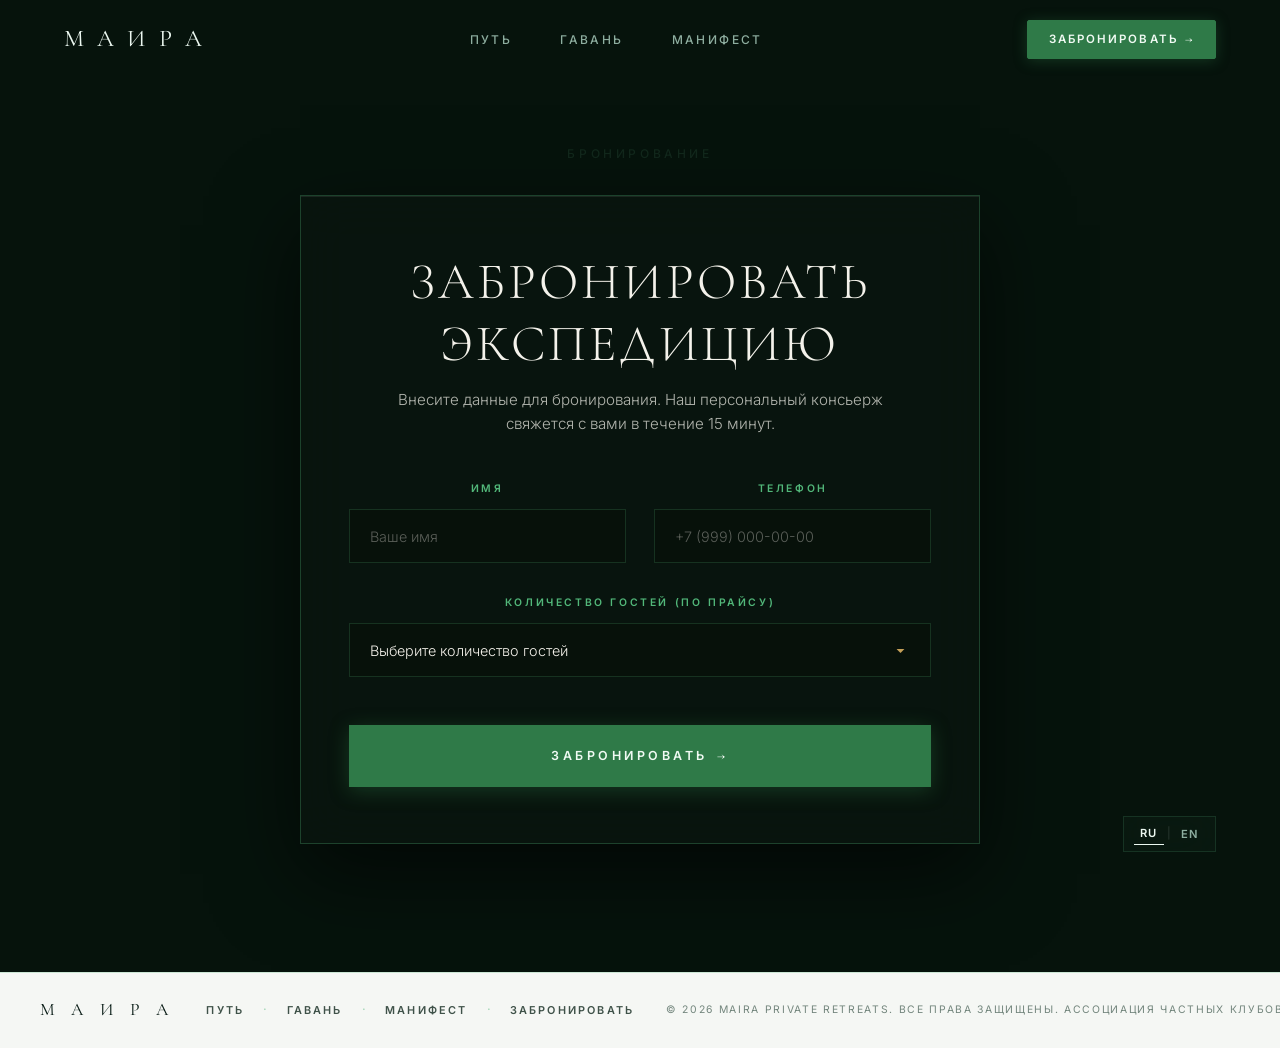
==== commit 3013fa45: "feat: proportional fluid typography, simplified mobile content, clean burger menu without page numbe" ====
--- a/book.html
+++ b/book.html
@@ -31,7 +31,7 @@
   <link rel="preconnect" href="https://fonts.gstatic.com" crossorigin>
   <link href="https://fonts.googleapis.com/css2?family=Cormorant+Garamond:ital,wght@0,300;0,400;0,500;0,600;1,300;1,400&family=Inter:wght@200;300;400;500;600&display=swap" rel="stylesheet">
   
-  <link rel="stylesheet" href="style.css?v=v206_geometric_line_balance">
+  <link rel="stylesheet" href="style.css?v=v208_mobile_simplified_proportional">
 </head>
 <body>
 
@@ -54,17 +54,36 @@
 
   <!-- Mobile Menu Button -->
   <button class="mobile-nav-toggle" aria-label="Toggle navigation">
-    <span class="bar"></span>
-    <span class="bar"></span>
+    <div class="burger-box">
+      <span class="bar bar-1"></span>
+      <span class="bar bar-2"></span>
+    </div>
   </button>
 
   <!-- Mobile Overlay Menu -->
   <div class="mobile-menu">
-    <div class="mobile-links">
-      <a href="journey.html" class="mobile-link"><span data-translate="nav_journey">ПУТЬ</span></a>
-      <a href="havens.html" class="mobile-link"><span data-translate="nav_havens">ГАВАНЬ</span></a>
-      <a href="manifesto.html" class="mobile-link"><span data-translate="nav_manifesto">МАНИФЕСТ</span></a>
-      <a href="book.html" class="mobile-cta-btn" data-translate="nav_cta">ЗАБРОНИРОВАТЬ <span class="arrow">→</span></a>
+    <div class="mobile-menu-inner">
+      <div class="mobile-brand">
+        <span class="mobile-brand-title">М А И Р А</span>
+        <span class="mobile-brand-sub">AMAZONIA RETREAT</span>
+      </div>
+      
+      <div class="mobile-links">
+        <a href="index.html" class="mobile-link"><span data-translate="nav_home">ГЛАВНАЯ</span></a>
+        <a href="journey.html" class="mobile-link"><span data-translate="nav_journey">ПУТЬ</span></a>
+        <a href="havens.html" class="mobile-link"><span data-translate="nav_havens">ГАВАНЬ</span></a>
+        <a href="manifesto.html" class="mobile-link"><span data-translate="nav_manifesto">МАНИФЕСТ</span></a>
+      </div>
+
+      <div class="mobile-actions">
+        <a href="book.html" class="mobile-cta-btn" data-translate="nav_cta">ЗАБРОНИРОВАТЬ <span class="arrow">→</span></a>
+      </div>
+
+      <div class="mobile-lang-row">
+        <button class="mobile-lang-btn active" data-lang="ru">RU</button>
+        <span class="mobile-lang-divider">/</span>
+        <button class="mobile-lang-btn" data-lang="en">EN</button>
+      </div>
     </div>
   </div>
 
--- a/style.css
+++ b/style.css
@@ -309,87 +309,231 @@
   }
 }
 
-/* Mobile Nav Toggle */
+/* =========================================================================
+   LUXURY BURGER BUTTON & MOBILE FULLSCREEN MENU
+   ========================================================================= */
 .mobile-nav-toggle {
   display: none;
   position: fixed;
-  top: 1.5rem;
-  right: 1.5rem;
-  z-index: 1001;
+  top: 1.25rem;
+  right: 1.25rem;
+  z-index: 10001;
+  width: 48px;
+  height: 48px;
+  background: rgba(6, 19, 12, 0.85);
+  backdrop-filter: blur(16px);
+  -webkit-backdrop-filter: blur(16px);
+  border: 1px solid rgba(82, 183, 122, 0.35);
+  border-radius: 50%;
+  cursor: pointer;
+  padding: 0;
+  align-items: center;
+  justify-content: center;
+  box-shadow: 0 8px 24px rgba(0, 0, 0, 0.5), 0 0 15px rgba(82, 183, 122, 0.15);
+  transition: all 0.35s cubic-bezier(0.25, 0.8, 0.25, 1);
+}
+
+.mobile-nav-toggle:hover {
+  border-color: rgba(82, 183, 122, 0.7);
+  box-shadow: 0 10px 30px rgba(0, 0, 0, 0.65), 0 0 20px rgba(82, 183, 122, 0.3);
+  transform: scale(1.05);
+}
+
+.burger-box {
+  position: relative;
+  width: 20px;
+  height: 14px;
+  display: flex;
+  flex-direction: column;
+  justify-content: space-between;
+}
+
+.mobile-nav-toggle .bar {
+  display: block;
+  width: 20px;
+  height: 2px;
+  background-color: #ECF8F1;
+  border-radius: 2px;
+  transition: transform 0.4s cubic-bezier(0.25, 0.8, 0.25, 1),
+              background-color 0.3s ease;
+  box-shadow: 0 0 6px rgba(82, 183, 122, 0.3);
+}
+
+.mobile-nav-toggle.open .bar-1 {
+  transform: translateY(6px) rotate(45deg);
+  background-color: #52B77A;
+}
+
+.mobile-nav-toggle.open .bar-2 {
+  transform: translateY(-6px) rotate(-45deg);
+  background-color: #52B77A;
+}
+
+/* Fullscreen Menu Overlay */
+.mobile-menu {
+  position: fixed;
+  inset: 0;
+  width: 100vw;
+  height: 100vh;
+  z-index: 10000;
+  background: radial-gradient(circle at center, rgba(11, 30, 20, 0.98) 0%, rgba(4, 12, 7, 0.99) 100%);
+  backdrop-filter: blur(28px);
+  -webkit-backdrop-filter: blur(28px);
+  display: flex;
+  flex-direction: column;
+  justify-content: center;
+  align-items: center;
+  opacity: 0;
+  visibility: hidden;
+  pointer-events: none;
+  transition: opacity 0.45s cubic-bezier(0.25, 0.8, 0.25, 1),
+              visibility 0.45s cubic-bezier(0.25, 0.8, 0.25, 1);
+  padding: 3rem 2rem;
+  box-sizing: border-box;
+}
+
+.mobile-menu.open {
+  opacity: 1;
+  visibility: visible;
+  pointer-events: auto;
+}
+
+.mobile-menu-inner {
+  display: flex;
+  flex-direction: column;
+  align-items: center;
+  text-align: center;
+  width: 100%;
+  max-width: 380px;
+  gap: 2.2rem;
+}
+
+.mobile-brand {
+  display: flex;
+  flex-direction: column;
+  align-items: center;
+  gap: 0.35rem;
+}
+
+.mobile-brand-title {
+  font-family: var(--font-serif);
+  font-size: 1.6rem;
+  letter-spacing: 0.35em;
+  color: #ECF8F1;
+  font-weight: 400;
+}
+
+.mobile-brand-sub {
+  font-family: var(--font-sans);
+  font-size: 0.65rem;
+  letter-spacing: 0.3em;
+  color: #52B77A;
+  text-transform: uppercase;
+}
+
+.mobile-links {
+  display: flex;
+  flex-direction: column;
+  align-items: center;
+  gap: 1.2rem;
+  width: 100%;
+}
+
+.mobile-link {
+  font-family: var(--font-sans);
+  font-size: 1.15rem;
+  font-weight: 500;
+  letter-spacing: 0.22em;
+  color: rgba(236, 248, 241, 0.85);
+  text-decoration: none;
+  text-transform: uppercase;
+  display: flex;
+  align-items: center;
+  gap: 0.8rem;
+  padding: 0.6rem 1.2rem;
+  border-radius: 8px;
+  transition: all 0.3s ease;
+  width: 100%;
+  justify-content: center;
+}
+
+.mobile-link:hover,
+.mobile-link.active {
+  color: #52B77A;
+  background: rgba(82, 183, 122, 0.1);
+}
+
+.mobile-link-num {
+  font-size: 0.72rem;
+  color: #52B77A;
+  font-weight: 700;
+  opacity: 0.7;
+}
+
+.mobile-actions {
+  width: 100%;
+  display: flex;
+  justify-content: center;
+}
+
+.mobile-cta-btn {
+  width: 100%;
+  max-width: 300px;
+  justify-content: center;
+  font-family: var(--font-sans);
+  font-size: 0.85rem;
+  font-weight: 600;
+  letter-spacing: 0.18em;
+  color: #06130C;
+  background: #52B77A;
+  border: 1px solid #52B77A;
+  padding: 1rem 1.5rem;
+  border-radius: 8px;
+  text-decoration: none;
+  box-shadow: 0 4px 20px rgba(82, 183, 122, 0.35);
+  display: inline-flex;
+  align-items: center;
+  gap: 0.6rem;
+  transition: all 0.35s ease;
+}
+
+.mobile-cta-btn:hover {
+  background: #62cf8f;
+  transform: translateY(-2px);
+  box-shadow: 0 6px 25px rgba(82, 183, 122, 0.5);
+}
+
+.mobile-lang-row {
+  display: inline-flex;
+  align-items: center;
+  gap: 0.8rem;
+  background: rgba(47, 122, 72, 0.2);
+  border: 1px solid rgba(82, 183, 122, 0.3);
+  padding: 0.35rem 1rem;
+  border-radius: 20px;
+}
+
+.mobile-lang-btn {
   background: none;
   border: none;
+  font-family: var(--font-sans);
+  font-size: 0.75rem;
+  font-weight: 600;
+  letter-spacing: 0.15em;
+  color: rgba(236, 248, 241, 0.6);
   cursor: pointer;
-  padding: 0.5rem;
-}
-
-.mobile-nav-toggle .bar {
-  display: block;
-  width: 25px;
-  height: 1px;
-  background-color: var(--mist);
-  margin: 6px 0;
-  transition: transform 0.3s ease, background-color 0.3s ease;
-}
-
-.mobile-nav-toggle.open .bar:nth-child(1) {
-  transform: translateY(3.5px) rotate(45deg);
-}
-
-.mobile-nav-toggle.open .bar:nth-child(2) {
-  transform: translateY(-3.5px) rotate(-45deg);
-}
-
-/* Mobile Menu */
-.mobile-menu {
-  position: fixed;
-  top: 0;
-  left: 0;
-  width: 100vw;
-  height: 100vh;
-  z-index: 999;
-  background: var(--deep-jungle);
-  display: flex;
-  justify-content: center;
-  align-items: center;
-  opacity: 0;
-  pointer-events: none;
-  transition: opacity 0.4s ease;
-}
-
-.mobile-menu.open {
-  opacity: 1;
-  pointer-events: auto;
-}
-
-.mobile-links {
-  display: flex;
-  flex-direction: column;
-  align-items: center;
-  gap: 2.5rem;
-}
-
-.mobile-link {
-  font-size: 1.25rem;
-  letter-spacing: 0.25em;
-  color: var(--text-muted);
-}
-
-
-.mobile-cta-btn {
-  font-size: 0.95rem;
-  font-weight: 600;
-  letter-spacing: 0.18em;
-  color: var(--btn-text);
-  background-color: var(--palm-green);
-  border: 1px solid var(--palm-green);
-  padding: 0.85rem 1.8rem;
-  border-radius: 2px;
-  margin-top: 1.5rem;
-  display: flex;
-  align-items: center;
-  gap: 0.5rem;
-  box-shadow: 0 4px 18px var(--btn-glow);
-  text-transform: uppercase;
+  padding: 0.2rem 0.4rem;
+  transition: color 0.3s ease;
+}
+
+.mobile-lang-btn.active {
+  color: #52B77A;
+  font-weight: 700;
+}
+
+.mobile-lang-divider {
+  color: rgba(82, 183, 122, 0.4);
+  font-size: 0.75rem;
 }
 
 /* Buttons */
@@ -5572,19 +5716,58 @@
 .finale-center-group,
 .journey-hero-content,
 .book-header,
-.home-manifesto-intro {
-  text-align: center;
-  margin-left: auto;
-  margin-right: auto;
-}
-
+.home-manifesto-intro,
+.sec-header-center {
+  text-align: center !important;
+  margin-left: auto !important;
+  margin-right: auto !important;
+}
+
+/* Strict Left Alignment for All Cards Across All Pages */
 .iphone-card-content,
+.iphone-card-header,
+.iphone-card-title,
+.iphone-card-desc,
+.iphone-card-meta,
 .haven-box-content,
+.haven-box-title,
+.haven-box-desc,
+.haven-box-num,
 .haven-info-block,
 .route-day-content,
 .day-content,
-.booking-form-group {
-  text-align: left;
+.day-title,
+.day-description,
+.day-meta,
+.booking-form-group,
+.haven-card,
+.haven-info-group {
+  text-align: left !important;
+  align-items: flex-start !important;
+  justify-content: flex-start !important;
+}
+
+/* Proportional Fluid Typography System */
+h1, .hero-display-title, .journey-hero-title, .haven-hero-title, .finale-display-title {
+  font-size: clamp(2rem, 7vw, 4.5rem) !important;
+  line-height: 1.15 !important;
+  letter-spacing: 0.05em !important;
+}
+
+h2, .sec-title, .home-journey-title, .home-havens-sec-title, .book-title {
+  font-size: clamp(1.6rem, 5.5vw, 3.2rem) !important;
+  line-height: 1.2 !important;
+  letter-spacing: 0.06em !important;
+}
+
+h3, .iphone-card-title, .haven-box-title, .day-title {
+  font-size: clamp(1.35rem, 4.5vw, 2.2rem) !important;
+  line-height: 1.2 !important;
+}
+
+p, .sec-subtitle, .iphone-card-desc, .haven-box-desc, .day-description {
+  font-size: clamp(0.85rem, 2.6vw, 0.95rem) !important;
+  line-height: 1.6 !important;
 }
 
 /* Mobile & Tablet Adaptations (≤ 900px) */
@@ -5600,8 +5783,8 @@
   .home-manifesto-section,
   .home-journey-section,
   .route-container {
-    padding-top: 4.5rem !important;
-    padding-bottom: 4.5rem !important;
+    padding-top: 4rem !important;
+    padding-bottom: 4rem !important;
     padding-left: 1.25rem !important;
     padding-right: 1.25rem !important;
   }
@@ -5620,19 +5803,10 @@
     display: flex !important;
   }
 
-  /* Hero Screens */
-  .hero-display-title,
-  .journey-hero-title,
-  .haven-hero-title {
-    font-size: clamp(2.2rem, 8vw, 3.6rem) !important;
-    letter-spacing: 0.06em !important;
-    line-height: 1.15 !important;
-  }
-
   .hero-buttons-row {
     flex-direction: column !important;
     align-items: center !important;
-    gap: 0.9rem !important;
+    gap: 0.85rem !important;
     width: 100% !important;
     max-width: 320px !important;
     margin-left: auto !important;
@@ -5644,94 +5818,91 @@
     width: 100% !important;
     justify-content: center !important;
     padding: 0.95rem 1.5rem !important;
-    font-size: 0.8rem !important;
-  }
-
-  /* Journey Cards */
+    font-size: 0.82rem !important;
+  }
+
+  /* Journey Cards - Simplified & Left Aligned */
   .iphone-card-deck {
-    padding: 0 0.5rem !important;
-    gap: 2.5rem !important;
+    padding: 0 0.25rem !important;
+    gap: 2.2rem !important;
   }
 
   .iphone-card {
     width: 100% !important;
     max-width: 100% !important;
     height: auto !important;
-    min-height: 380px !important;
-    padding: 2rem 1.4rem !important;
-    border-radius: 20px !important;
+    min-height: 340px !important;
+    padding: 1.8rem 1.35rem !important;
+    border-radius: 18px !important;
   }
 
   .iphone-card-header {
-    gap: 0.75rem !important;
+    gap: 0.65rem !important;
     flex-wrap: wrap !important;
-  }
-
-  .iphone-card-title {
-    font-size: clamp(1.6rem, 5.5vw, 2.2rem) !important;
-    line-height: 1.15 !important;
+    margin-bottom: 0.65rem !important;
   }
 
   .iphone-card-desc {
-    font-size: 0.88rem !important;
-    line-height: 1.6 !important;
+    font-size: 0.85rem !important;
+    line-height: 1.55 !important;
+    color: rgba(226, 239, 231, 0.82) !important;
   }
 
   .iphone-card-desc br {
-    display: none; /* Fluid text wrap on mobile */
-  }
-
-  /* Havens 4 Cards Grid */
+    display: none !important; /* Clean fluid wrap without hard breaks */
+  }
+
+  /* Havens 4 Cards Grid - Left Aligned */
   .haven-four-grid {
     grid-template-columns: 1fr !important;
-    gap: 1.4rem !important;
+    gap: 1.25rem !important;
   }
 
   .haven-box-card {
-    min-height: 300px !important;
-    padding: 2rem 1.4rem !important;
+    min-height: 280px !important;
+    padding: 1.8rem 1.35rem !important;
     border-radius: 16px !important;
   }
 
+  .haven-box-desc {
+    font-size: 0.85rem !important;
+    line-height: 1.55 !important;
+  }
+
   .haven-box-desc br {
-    display: none; /* Fluid text wrap on mobile */
+    display: none !important;
   }
 
   /* Manifesto Quotes */
   .manifesto-quote-text,
   .m-hero-statement {
-    font-size: clamp(1.35rem, 5vw, 2.2rem) !important;
-    line-height: 1.35 !important;
+    font-size: clamp(1.25rem, 4.8vw, 1.9rem) !important;
+    line-height: 1.4 !important;
   }
 
   /* Video Finale Screen */
   .home-finale-section {
-    min-height: 75vh !important;
-    padding: 4rem 1.25rem !important;
-  }
-
-  .finale-display-title {
-    font-size: clamp(1.75rem, 6.5vw, 3rem) !important;
-    line-height: 1.2 !important;
+    min-height: 70vh !important;
+    padding: 3.5rem 1.25rem !important;
   }
 
   .finale-btn {
     width: 100% !important;
     max-width: 320px !important;
     justify-content: center !important;
-    padding: 1.1rem 1.5rem !important;
+    padding: 1.05rem 1.4rem !important;
   }
 
   /* Booking Form & Touch Inputs */
   .book-form-card,
   .booking-box {
-    padding: 2rem 1.25rem !important;
+    padding: 1.8rem 1.2rem !important;
     border-radius: 16px !important;
   }
 
   .book-form-row {
     grid-template-columns: 1fr !important;
-    gap: 1.2rem !important;
+    gap: 1rem !important;
   }
 
   input, select, textarea {
@@ -5742,39 +5913,40 @@
 /* Extra Small Screens (≤ 480px: iPhone SE, Mini, Galaxy Fold) */
 @media (max-width: 480px) {
   .nav-logo {
-    font-size: 0.95rem !important;
-    letter-spacing: 0.2em !important;
+    font-size: 0.92rem !important;
+    letter-spacing: 0.18em !important;
   }
 
   .hero-top-label,
   .haven-sec-tag,
   .journey-hero-tag,
   .m-hero-tag {
-    font-size: 0.65rem !important;
-    letter-spacing: 0.22em !important;
-    padding: 0.35rem 0.75rem !important;
+    font-size: 0.62rem !important;
+    letter-spacing: 0.2em !important;
+    padding: 0.3rem 0.7rem !important;
   }
 
   .iphone-card {
-    min-height: 350px !important;
-    padding: 1.6rem 1.15rem !important;
+    min-height: 320px !important;
+    padding: 1.5rem 1.15rem !important;
   }
 
   .haven-box-card {
-    min-height: 280px !important;
-    padding: 1.6rem 1.15rem !important;
+    min-height: 260px !important;
+    padding: 1.5rem 1.15rem !important;
   }
 
   .footer-content {
     flex-direction: column !important;
     text-align: center !important;
-    gap: 1.5rem !important;
+    gap: 1.3rem !important;
   }
 
   .footer-links {
     justify-content: center !important;
     flex-wrap: wrap !important;
-    gap: 0.9rem !important;
-  }
-}
-
+    gap: 0.85rem !important;
+  }
+}
+
+
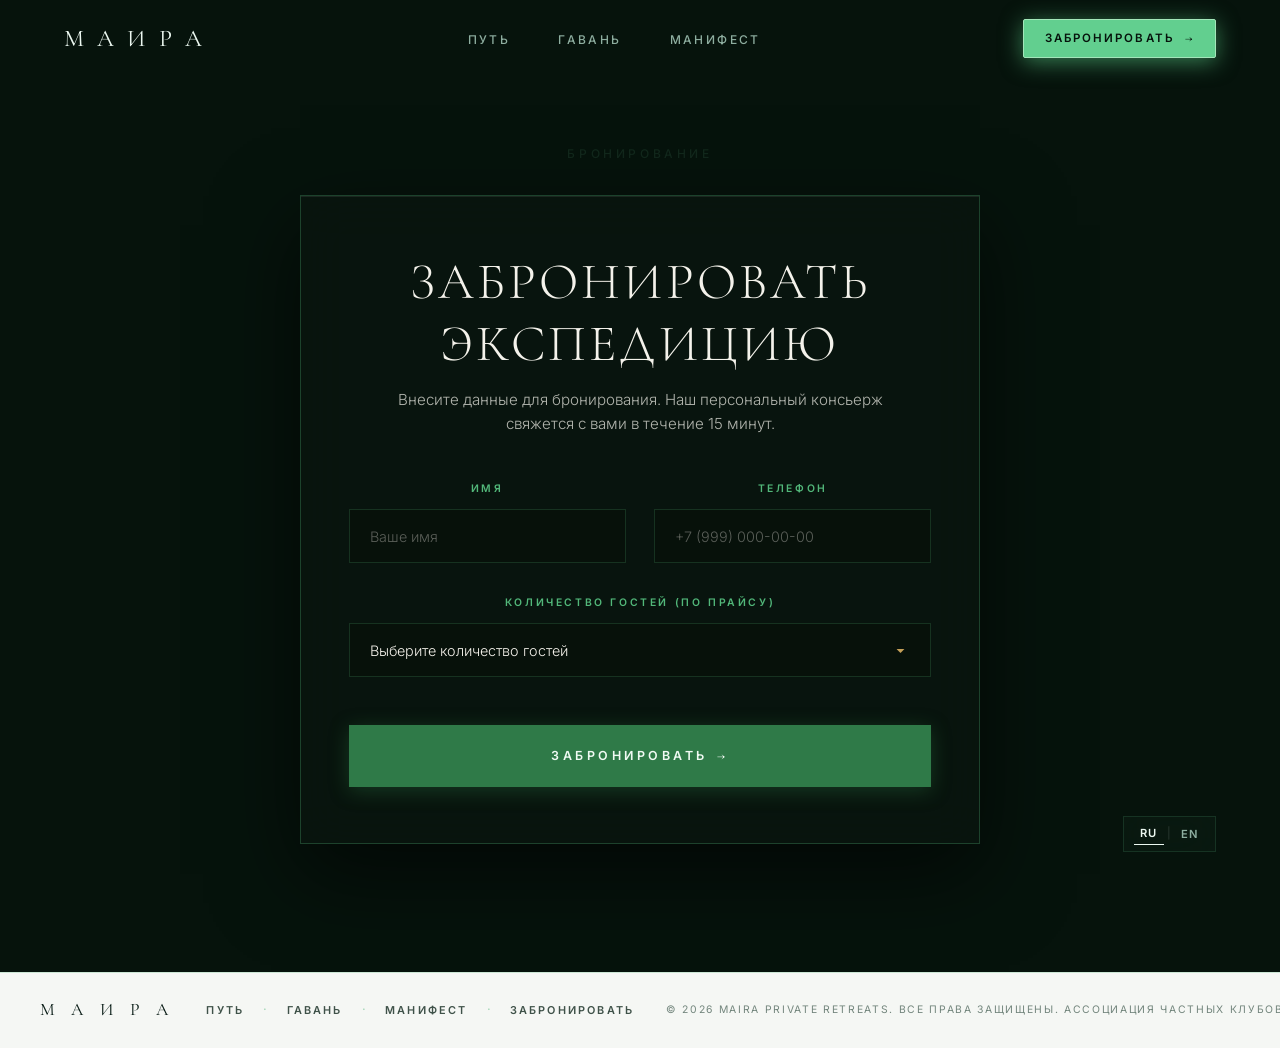
==== commit 2e638399: "feat: reduce menu/inclusions subheaders size by 3x, wrap finale subtitle SOMEONE to new line, and ad" ====
--- a/book.html
+++ b/book.html
@@ -31,7 +31,7 @@
   <link rel="preconnect" href="https://fonts.gstatic.com" crossorigin>
   <link href="https://fonts.googleapis.com/css2?family=Cormorant+Garamond:ital,wght@0,300;0,400;0,500;0,600;1,300;1,400&family=Inter:wght@200;300;400;500;600&display=swap" rel="stylesheet">
   
-  <link rel="stylesheet" href="style.css?v=v208_mobile_simplified_proportional">
+  <link rel="stylesheet" href="style.css?v=v209_active_nav_and_refined_headers">
 </head>
 <body>
 
@@ -47,7 +47,7 @@
       </div>
 
       <div class="nav-actions">
-        <a href="book.html" class="nav-cta-btn" data-translate="nav_cta">ЗАБРОНИРОВАТЬ <span class="arrow">→</span></a>
+        <a href="book.html" class="nav-cta-btn active" data-translate="nav_cta">ЗАБРОНИРОВАТЬ <span class="arrow">→</span></a>
       </div>
     </div>
   </nav>
@@ -76,7 +76,7 @@
       </div>
 
       <div class="mobile-actions">
-        <a href="book.html" class="mobile-cta-btn" data-translate="nav_cta">ЗАБРОНИРОВАТЬ <span class="arrow">→</span></a>
+        <a href="book.html" class="mobile-cta-btn active" data-translate="nav_cta">ЗАБРОНИРОВАТЬ <span class="arrow">→</span></a>
       </div>
 
       <div class="mobile-lang-row">
--- a/style.css
+++ b/style.css
@@ -209,17 +209,42 @@
   bottom: 0;
   left: 0;
   width: 0;
-  height: 1px;
-  background-color: var(--mist);
-  transition: width 0.3s ease;
-}
-
-.nav-link:hover, .nav-link.active {
-  color: var(--text-highlight);
-}
-
-.nav-link:hover::after, .nav-link.active::after {
-  width: 100%;
+  height: 2px;
+  background: linear-gradient(90deg, #52B77A 0%, #A3E6BA 50%, #52B77A 100%);
+  transition: width 0.35s cubic-bezier(0.25, 0.8, 0.25, 1), box-shadow 0.35s ease;
+  border-radius: 2px;
+}
+
+.nav-link:hover {
+  color: #ECF8F1;
+}
+
+.nav-link:hover::after {
+  width: 100%;
+}
+
+.nav-link.active {
+  color: #52B77A !important;
+  font-weight: 600;
+  text-shadow: 0 0 14px rgba(82, 183, 122, 0.5);
+}
+
+.nav-link.active::after {
+  width: 100% !important;
+  box-shadow: 0 0 10px rgba(82, 183, 122, 0.85);
+}
+
+.nav-link.active::before {
+  content: '';
+  position: absolute;
+  top: -4px;
+  left: 50%;
+  transform: translateX(-50%);
+  width: 4px;
+  height: 4px;
+  background: #52B77A;
+  border-radius: 50%;
+  box-shadow: 0 0 8px #52B77A, 0 0 14px rgba(82, 183, 122, 0.8);
 }
 
 .nav-cta-btn {
@@ -238,12 +263,13 @@
   box-shadow: 0 2px 14px var(--btn-glow);
 }
 
-.nav-cta-btn:hover {
+.nav-cta-btn:hover,
+.nav-cta-btn.active {
   gap: 0.65rem;
-  background-color: var(--palm-green-hover);
-  border-color: var(--palm-green-hover);
-  color: #FFFFFF;
-  box-shadow: 0 4px 20px rgba(56, 147, 87, 0.5);
+  background-color: #62cf8f;
+  border-color: #A3E6BA;
+  color: #06130C;
+  box-shadow: 0 4px 22px rgba(82, 183, 122, 0.65);
   transform: translateY(-1px);
 }
 
@@ -5760,9 +5786,23 @@
   letter-spacing: 0.06em !important;
 }
 
-h3, .iphone-card-title, .haven-box-title, .day-title {
+.iphone-card-title, .haven-box-title, .day-title, .h2-card-title, .sp-title {
   font-size: clamp(1.35rem, 4.5vw, 2.2rem) !important;
   line-height: 1.2 !important;
+}
+
+/* Refined Luxury Subheaders (Reduced ~3x as requested) */
+.menu-col-header,
+.col-header-text {
+  font-family: var(--font-sans) !important;
+  font-size: clamp(0.72rem, 1.8vw, 0.85rem) !important;
+  font-weight: 700 !important;
+  letter-spacing: 0.32em !important;
+  color: var(--accent-gold) !important;
+  text-transform: uppercase !important;
+  line-height: 1.4 !important;
+  display: block !important;
+  margin-bottom: 2rem !important;
 }
 
 p, .sec-subtitle, .iphone-card-desc, .haven-box-desc, .day-description {
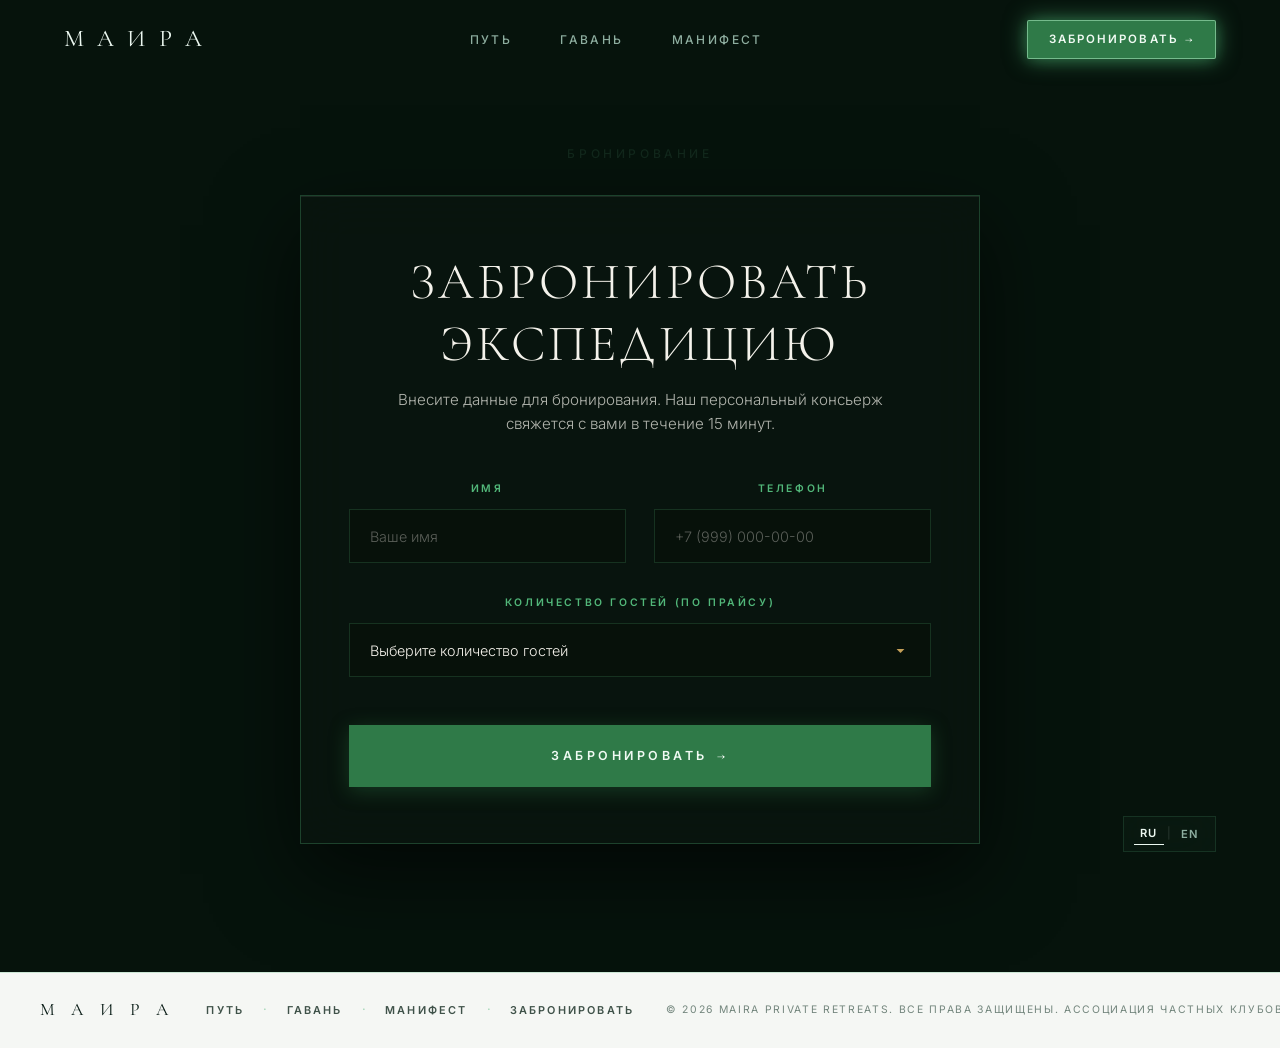
==== commit 8e5f04fa: "fix: restore original nav-cta-btn hover effect and enable robust active page navigation indicators f" ====
--- a/book.html
+++ b/book.html
@@ -31,7 +31,7 @@
   <link rel="preconnect" href="https://fonts.gstatic.com" crossorigin>
   <link href="https://fonts.googleapis.com/css2?family=Cormorant+Garamond:ital,wght@0,300;0,400;0,500;0,600;1,300;1,400&family=Inter:wght@200;300;400;500;600&display=swap" rel="stylesheet">
   
-  <link rel="stylesheet" href="style.css?v=v209_active_nav_and_refined_headers">
+  <link rel="stylesheet" href="style.css?v=v210_active_nav_and_hover_fix">
 </head>
 <body>
 
--- a/style.css
+++ b/style.css
@@ -226,12 +226,13 @@
 .nav-link.active {
   color: #52B77A !important;
   font-weight: 600;
-  text-shadow: 0 0 14px rgba(82, 183, 122, 0.5);
+  text-shadow: 0 0 16px rgba(82, 183, 122, 0.6);
 }
 
 .nav-link.active::after {
   width: 100% !important;
-  box-shadow: 0 0 10px rgba(82, 183, 122, 0.85);
+  background: linear-gradient(90deg, #52B77A 0%, #A3E6BA 50%, #52B77A 100%) !important;
+  box-shadow: 0 0 12px rgba(82, 183, 122, 0.9), 0 0 20px rgba(82, 183, 122, 0.4) !important;
 }
 
 .nav-link.active::before {
@@ -240,8 +241,8 @@
   top: -4px;
   left: 50%;
   transform: translateX(-50%);
-  width: 4px;
-  height: 4px;
+  width: 5px;
+  height: 5px;
   background: #52B77A;
   border-radius: 50%;
   box-shadow: 0 0 8px #52B77A, 0 0 14px rgba(82, 183, 122, 0.8);
@@ -261,16 +262,21 @@
   gap: 0.4rem;
   transition: all 0.35s ease;
   box-shadow: 0 2px 14px var(--btn-glow);
-}
-
-.nav-cta-btn:hover,
+  text-decoration: none;
+}
+
+.nav-cta-btn:hover {
+  gap: 0.65rem;
+  background-color: var(--palm-green-hover);
+  border-color: var(--palm-green-hover);
+  color: #FFFFFF;
+  box-shadow: 0 4px 20px rgba(56, 147, 87, 0.5);
+  transform: translateY(-1px);
+}
+
 .nav-cta-btn.active {
-  gap: 0.65rem;
-  background-color: #62cf8f;
-  border-color: #A3E6BA;
-  color: #06130C;
-  box-shadow: 0 4px 22px rgba(82, 183, 122, 0.65);
-  transform: translateY(-1px);
+  border-color: rgba(163, 230, 186, 0.6);
+  box-shadow: 0 0 22px rgba(82, 183, 122, 0.6), 0 2px 14px var(--btn-glow);
 }
 
 .nav-cta-btn .arrow {
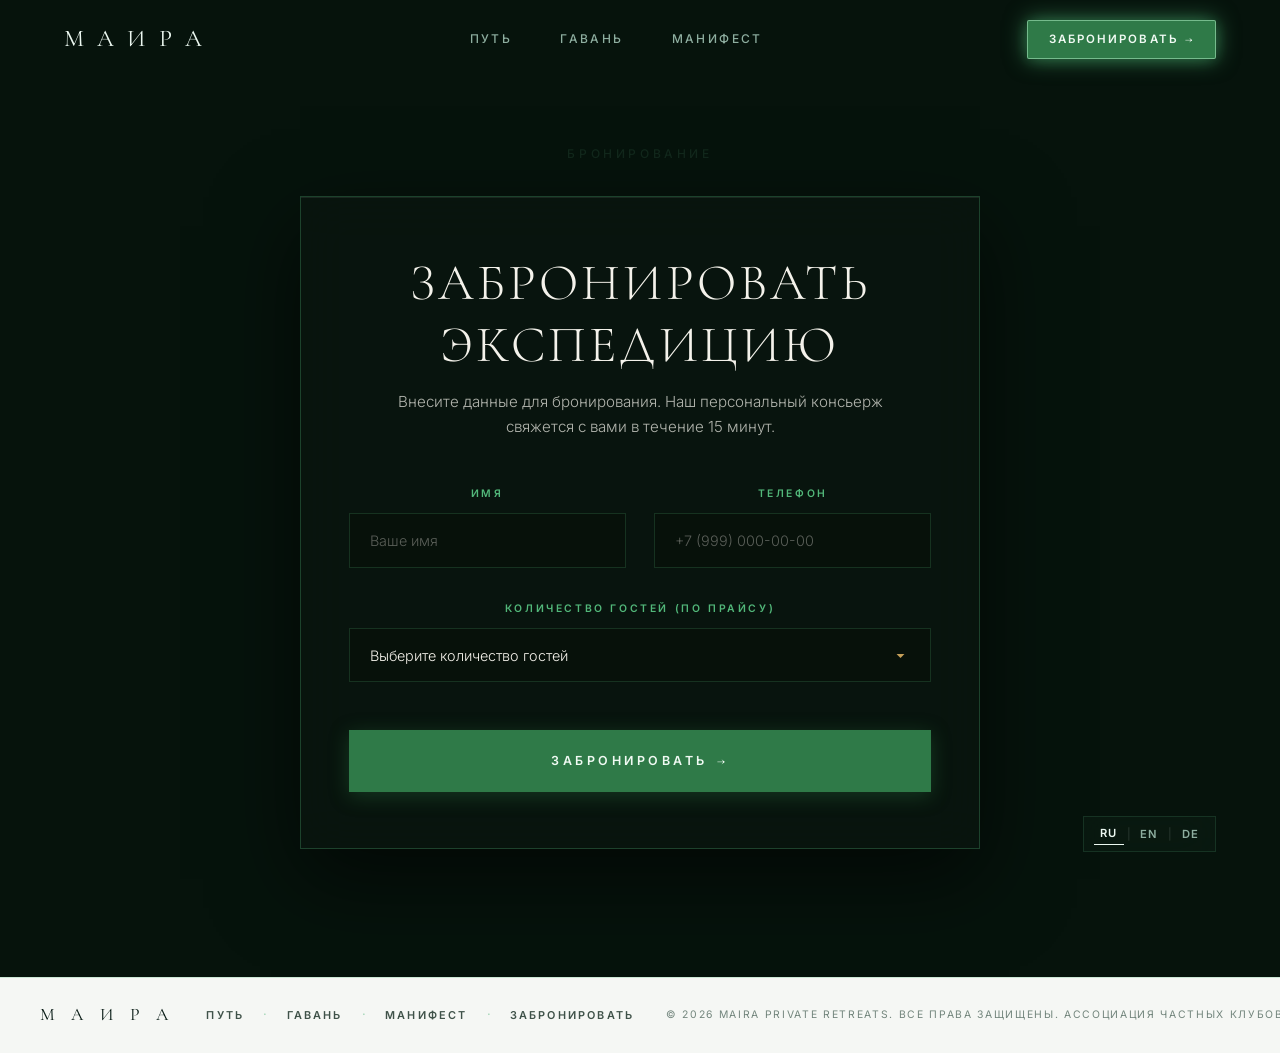
==== commit ca98e75f: "feat: add German translation, restore missing assets, and balance typography" ====
--- a/book.html
+++ b/book.html
@@ -31,7 +31,7 @@
   <link rel="preconnect" href="https://fonts.gstatic.com" crossorigin>
   <link href="https://fonts.googleapis.com/css2?family=Cormorant+Garamond:ital,wght@0,300;0,400;0,500;0,600;1,300;1,400&family=Inter:wght@200;300;400;500;600&display=swap" rel="stylesheet">
   
-  <link rel="stylesheet" href="style.css?v=v210_active_nav_and_hover_fix">
+  <link rel="stylesheet" href="style.css?v=v216_burger_center_box">
 </head>
 <body>
 
@@ -64,7 +64,7 @@
   <div class="mobile-menu">
     <div class="mobile-menu-inner">
       <div class="mobile-brand">
-        <span class="mobile-brand-title">М А И Р А</span>
+        <span class="mobile-brand-title" data-translate="brand_logo">М А И Р А</span>
         <span class="mobile-brand-sub">AMAZONIA RETREAT</span>
       </div>
       
@@ -83,6 +83,8 @@
         <button class="mobile-lang-btn active" data-lang="ru">RU</button>
         <span class="mobile-lang-divider">/</span>
         <button class="mobile-lang-btn" data-lang="en">EN</button>
+        <span class="mobile-lang-divider">/</span>
+        <button class="mobile-lang-btn" data-lang="de">DE</button>
       </div>
     </div>
   </div>
@@ -169,6 +171,8 @@
     <button class="lang-btn active" data-lang="ru">RU</button>
     <span class="lang-separator">|</span>
     <button class="lang-btn" data-lang="en">EN</button>
+    <span class="lang-separator">|</span>
+    <button class="lang-btn" data-lang="de">DE</button>
   </div>
 
   <script src="main.js?v=v186_small_green_numbers"></script>
--- a/style.css
+++ b/style.css
@@ -73,7 +73,45 @@
 
 body {
   overflow-x: hidden;
-  line-height: 1.6;
+  line-height: 1.68;
+  text-rendering: optimizeLegibility;
+}
+
+/* Universal Typography Balancing & Uniform Lines */
+h1, h2, h3, h4, h5, h6,
+.hero-display-title,
+.sec-title,
+.home-journey-title,
+.home-havens-sec-title,
+.manifesto-quote-title,
+.finale-display-title,
+.journey-hero-title,
+.haven-hero-title,
+.book-title,
+.m-hero-statement,
+.haven-box-title,
+.day-title,
+.h2-card-title,
+.sp-title {
+  text-wrap: balance;
+  letter-spacing: 0.04em;
+}
+
+p,
+.sec-subtitle,
+.iphone-card-desc,
+.haven-box-desc,
+.manifesto-quote-body,
+.day-description,
+.h2-card-desc,
+.sp-desc,
+.book-subtitle {
+  text-wrap: pretty;
+  word-break: normal;
+  overflow-wrap: break-word;
+  hyphens: auto;
+  -webkit-hyphens: auto;
+  -ms-hyphens: auto;
 }
 
 /* Page Transition Overlay (Safari-friendly) */
@@ -200,27 +238,12 @@
   transition: color 0.3s ease;
   position: relative;
   padding: 0.5rem 0;
-}
-
-
-.nav-link::after {
-  content: '';
-  position: absolute;
-  bottom: 0;
-  left: 0;
-  width: 0;
-  height: 2px;
-  background: linear-gradient(90deg, #52B77A 0%, #A3E6BA 50%, #52B77A 100%);
-  transition: width 0.35s cubic-bezier(0.25, 0.8, 0.25, 1), box-shadow 0.35s ease;
-  border-radius: 2px;
+  display: inline-flex;
+  align-items: center;
 }
 
 .nav-link:hover {
   color: #ECF8F1;
-}
-
-.nav-link:hover::after {
-  width: 100%;
 }
 
 .nav-link.active {
@@ -229,23 +252,21 @@
   text-shadow: 0 0 16px rgba(82, 183, 122, 0.6);
 }
 
-.nav-link.active::after {
-  width: 100% !important;
-  background: linear-gradient(90deg, #52B77A 0%, #A3E6BA 50%, #52B77A 100%) !important;
-  box-shadow: 0 0 12px rgba(82, 183, 122, 0.9), 0 0 20px rgba(82, 183, 122, 0.4) !important;
+.nav-link::after {
+  display: none !important;
 }
 
 .nav-link.active::before {
   content: '';
   position: absolute;
-  top: -4px;
-  left: 50%;
-  transform: translateX(-50%);
-  width: 5px;
-  height: 5px;
+  top: 50%;
+  left: -12px;
+  transform: translateY(-50%);
+  width: 6px;
+  height: 6px;
   background: #52B77A;
   border-radius: 50%;
-  box-shadow: 0 0 8px #52B77A, 0 0 14px rgba(82, 183, 122, 0.8);
+  box-shadow: 0 0 8px #52B77A, 0 0 16px rgba(82, 183, 122, 0.9);
 }
 
 .nav-cta-btn {
@@ -404,23 +425,26 @@
 /* Fullscreen Menu Overlay */
 .mobile-menu {
   position: fixed;
-  inset: 0;
+  top: 0;
+  left: 0;
+  right: 0;
+  bottom: 0;
   width: 100vw;
   height: 100vh;
   z-index: 10000;
   background: radial-gradient(circle at center, rgba(11, 30, 20, 0.98) 0%, rgba(4, 12, 7, 0.99) 100%);
   backdrop-filter: blur(28px);
   -webkit-backdrop-filter: blur(28px);
-  display: flex;
-  flex-direction: column;
-  justify-content: center;
-  align-items: center;
+  display: flex !important;
+  flex-direction: column !important;
+  justify-content: center !important;
+  align-items: center !important;
   opacity: 0;
   visibility: hidden;
   pointer-events: none;
   transition: opacity 0.45s cubic-bezier(0.25, 0.8, 0.25, 1),
               visibility 0.45s cubic-bezier(0.25, 0.8, 0.25, 1);
-  padding: 3rem 2rem;
+  padding: 2rem 1.5rem;
   box-sizing: border-box;
 }
 
@@ -433,17 +457,20 @@
 .mobile-menu-inner {
   display: flex;
   flex-direction: column;
-  align-items: center;
-  text-align: center;
-  width: 100%;
-  max-width: 380px;
+  align-items: flex-start;
+  text-align: left;
+  width: auto;
+  min-width: 260px;
+  max-width: 320px;
   gap: 2.2rem;
+  margin: auto !important;
 }
 
 .mobile-brand {
   display: flex;
   flex-direction: column;
-  align-items: center;
+  align-items: flex-start;
+  text-align: left;
   gap: 0.35rem;
 }
 
@@ -466,7 +493,8 @@
 .mobile-links {
   display: flex;
   flex-direction: column;
-  align-items: center;
+  align-items: flex-start;
+  text-align: left;
   gap: 1.2rem;
   width: 100%;
 }
@@ -482,11 +510,12 @@
   display: flex;
   align-items: center;
   gap: 0.8rem;
-  padding: 0.6rem 1.2rem;
+  padding: 0.6rem 0.8rem;
   border-radius: 8px;
   transition: all 0.3s ease;
   width: 100%;
-  justify-content: center;
+  justify-content: flex-start;
+  text-align: left;
 }
 
 .mobile-link:hover,
@@ -505,7 +534,7 @@
 .mobile-actions {
   width: 100%;
   display: flex;
-  justify-content: center;
+  justify-content: flex-start;
 }
 
 .mobile-cta-btn {
@@ -536,7 +565,7 @@
 }
 
 .mobile-lang-row {
-  display: inline-flex;
+  display: none !important;
   align-items: center;
   gap: 0.8rem;
   background: rgba(47, 122, 72, 0.2);
@@ -893,11 +922,12 @@
   font-family: var(--font-sans), sans-serif;
   font-size: clamp(3rem, 8vw, 7rem);
   font-weight: 700;
-  line-height: 1.1;
+  line-height: 1.12;
   letter-spacing: 0.10em;
   color: var(--white);
   margin: 0;
-  white-space: nowrap;
+  white-space: normal;
+  text-wrap: balance;
   opacity: 0;
   animation: fadeInUp 1.1s 0.6s ease-out forwards;
   text-transform: uppercase;
@@ -910,6 +940,8 @@
   letter-spacing: 0.08em;
   color: var(--mist);
   font-style: italic;
+  text-wrap: balance;
+  line-height: 1.6;
   opacity: 0;
   animation: fadeInUp 1.1s 0.9s ease-out forwards;
 }
@@ -1118,7 +1150,7 @@
     gap: 1rem;
   }
   
-  .finale-btn, .btn-booking {
+  .finale-btn {
     width: 100%;
     justify-content: center;
   }
@@ -1568,12 +1600,13 @@
 .day-title {
   font-family: var(--font-serif);
   font-size: clamp(2rem, 5vw, 3.6rem);
-  white-space: nowrap;
+  white-space: normal;
+  text-wrap: balance;
   font-weight: 300;
   letter-spacing: 0.05em;
   color: #FBF9F5;
   margin-bottom: 1.2rem;
-  line-height: 1.1;
+  line-height: 1.15;
   text-transform: uppercase;
   text-shadow: 0 6px 24px rgba(0, 0, 0, 0.7);
 }
@@ -1599,8 +1632,10 @@
   line-height: 1.75;
   color: rgba(240, 237, 230, 0.88);
   width: 100%;
-  max-width: 100%;
-  text-wrap: balance;
+  max-width: 680px;
+  text-wrap: pretty;
+  hyphens: auto;
+  -webkit-hyphens: auto;
   text-align: left;
 }
 
@@ -2553,15 +2588,15 @@
 }
 
 .m-hero-content {
-  max-width: 900px;
+  max-width: 1080px;
   width: 100%;
   margin: 0 auto;
-  text-align: center;
+  text-align: left;
   position: relative;
   z-index: 3;
   display: flex;
   flex-direction: column;
-  align-items: center;
+  align-items: flex-start;
 }
 
 .m-hero-tag {
@@ -2577,12 +2612,15 @@
 
 .m-hero-statement {
   font-family: var(--font-serif);
-  font-size: clamp(2.4rem, 5.5vw, 4.2rem);
+  font-size: clamp(2rem, 4.4vw, 3.5rem);
   font-weight: 300;
-  line-height: 1.35;
-  letter-spacing: 0.08em;
+  line-height: 1.38;
+  letter-spacing: 0.06em;
   color: #F4F2EB;
   margin: 0;
+  text-wrap: balance;
+  hyphens: auto;
+  -webkit-hyphens: auto;
 }
 
 .m-hero-statement .gold-italic {
@@ -2590,6 +2628,7 @@
   color: var(--accent-gold);
   display: block;
   margin-top: 0.8rem;
+  text-wrap: balance;
 }
 
 .m-scroll-down {
@@ -2618,17 +2657,15 @@
   border-top: 1px solid rgba(82, 183, 122, 0.12);
 }
 
-.m-philosophy-statement {
-  font-size: clamp(1.5rem, 3.2vw, 2.5rem);
-  line-height: 1.5;
-  max-width: 860px;
-}
-
+.m-philosophy-statement,
 .m-essence-statement {
-  font-size: clamp(1.7rem, 3.8vw, 3rem);
-  line-height: 1.4;
-  margin-bottom: 2rem;
-  max-width: 860px;
+  font-size: clamp(1.95rem, 4vw, 3.2rem);
+  line-height: 1.42;
+  letter-spacing: 0.05em;
+  max-width: 1080px;
+  text-wrap: balance;
+  hyphens: auto;
+  -webkit-hyphens: auto;
 }
 
 .m-hero-trio {
@@ -3161,17 +3198,22 @@
   letter-spacing: 0.06em;
   color: var(--ivory);
   text-transform: uppercase;
-  line-height: 1.15;
+  line-height: 1.18;
   margin: 0 0 1rem 0;
+  text-wrap: balance;
 }
 
 .sec-subtitle {
   font-family: var(--font-sans);
   font-size: 0.95rem;
   font-weight: 300;
-  letter-spacing: 0.08em;
+  letter-spacing: 0.06em;
   color: var(--text-muted);
-  line-height: 1.6;
+  line-height: 1.65;
+  max-width: 640px;
+  margin-left: auto;
+  margin-right: auto;
+  text-wrap: balance;
 }
 
 .sec-bottom-cta {
@@ -3315,19 +3357,29 @@
   color: var(--ivory);
   text-transform: uppercase;
   margin: 0;
-  line-height: 1.1;
+  line-height: 1.12;
   text-shadow: 0 4px 18px rgba(0, 0, 0, 0.7);
+  text-wrap: balance;
 }
 
 .iphone-card-desc {
   font-family: var(--font-sans);
-  font-size: 0.9rem;
+  font-size: 0.92rem;
   font-weight: 300;
-  line-height: 1.65;
-  color: rgba(226, 239, 231, 0.85);
+  line-height: 1.72;
+  color: rgba(226, 239, 231, 0.88);
   margin: 0;
-  max-width: 680px;
+  max-width: 720px;
   text-wrap: pretty;
+  word-break: normal;
+  overflow-wrap: break-word;
+  hyphens: auto;
+  -webkit-hyphens: auto;
+}
+
+.iphone-card-desc br {
+  display: inline;
+  content: " ";
 }
 
 .journey-full-btn,
@@ -3436,6 +3488,9 @@
   flex-direction: column;
   align-items: flex-start;
   text-align: left;
+  width: 100%;
+  height: 100%;
+  justify-content: flex-end;
 }
 
 .haven-box-num {
@@ -3456,18 +3511,20 @@
   color: var(--ivory);
   text-transform: uppercase;
   margin: 0 0 0.8rem 0;
-  line-height: 1.15;
+  line-height: 1.18;
+  text-wrap: balance;
 }
 
 .haven-box-desc {
   font-family: var(--font-sans);
   font-size: 0.88rem;
   font-weight: 300;
-  line-height: 1.65;
-  color: rgba(226, 239, 231, 0.82);
+  line-height: 1.68;
+  color: rgba(226, 239, 231, 0.84);
   margin: 0 0 1.4rem 0;
   max-width: 440px;
-  text-wrap: pretty;
+  text-wrap: balance;
+  min-height: 3.4em;
 }
 
 .haven-box-link {
@@ -3480,6 +3537,7 @@
   display: inline-flex;
   align-items: center;
   gap: 0.4rem;
+  margin-top: auto;
   transition: gap 0.3s ease, color 0.3s ease;
 }
 
@@ -3533,17 +3591,21 @@
   color: var(--ivory);
   text-transform: uppercase;
   margin: 0.6rem 0 1.4rem 0;
+  text-wrap: balance;
+  line-height: 1.2;
 }
 
 .manifesto-quote-body {
   font-family: var(--font-serif);
-  font-size: clamp(1.05rem, 2vw, 1.35rem);
+  font-size: clamp(1.08rem, 2.1vw, 1.38rem);
   font-style: italic;
   font-weight: 300;
-  line-height: 1.7;
-  color: rgba(226, 239, 231, 0.9);
-  max-width: 760px;
+  line-height: 1.85;
+  color: rgba(226, 239, 231, 0.92);
+  max-width: 820px;
   margin: 0 auto 2.5rem auto;
+  text-wrap: balance;
+  letter-spacing: 0.015em;
 }
 
 .manifesto-pillars-row {
@@ -3656,20 +3718,22 @@
   letter-spacing: 0.08em;
   color: var(--ivory);
   text-transform: uppercase;
-  line-height: 1.15;
+  line-height: 1.18;
   margin: 0 0 1.2rem 0;
   text-shadow: 0 4px 25px rgba(0, 0, 0, 0.8);
+  text-wrap: balance;
 }
 
 .finale-hero-desc {
   font-family: var(--font-sans);
   font-size: clamp(0.88rem, 1.8vw, 1.05rem);
   font-weight: 300;
-  letter-spacing: 0.06em;
+  letter-spacing: 0.05em;
   color: rgba(226, 239, 231, 0.85);
-  line-height: 1.6;
-  max-width: 600px;
+  line-height: 1.68;
+  max-width: 620px;
   margin: 0 auto 2.8rem auto;
+  text-wrap: balance;
 }
 
 .finale-primary-btn {
@@ -3800,8 +3864,9 @@
 
   .day-title {
     font-size: min(5vw, 1.6rem);
-    white-space: nowrap;
-    line-height: 1.1;
+    white-space: normal;
+    text-wrap: balance;
+    line-height: 1.15;
   }
 
   .day-title .day-num-label {
@@ -4376,15 +4441,6 @@
   display: none !important;
 }
 
-.haven-sec-tag {
-  font-family: var(--font-sans);
-  font-size: 0.75rem;
-  letter-spacing: 0.35em;
-  color: var(--gold, #52B77A);
-  text-transform: uppercase;
-  margin-bottom: 1rem;
-}
-
 .haven-hero-sec {
   min-height: 100vh;
   padding-top: var(--header-height, 90px);
@@ -4426,19 +4482,22 @@
   font-family: var(--font-sans), sans-serif;
   font-size: clamp(3rem, 7.5vw, 6.2rem);
   font-weight: 700;
-  line-height: 1.1;
+  line-height: 1.12;
   letter-spacing: 0.10em;
   color: #FBF9F5;
   text-transform: uppercase;
-  white-space: nowrap;
+  white-space: normal;
+  text-wrap: balance;
   margin: 0;
 }
 
-.haven-hero-divider {
-  width: 120px;
-  height: 1px;
-  background: linear-gradient(to right, transparent, var(--gold, #52B77A), transparent);
-  margin: 0;
+.haven-sec-tag {
+  font-family: var(--font-sans);
+  font-size: 0.7rem;
+  font-weight: 600;
+  letter-spacing: 0.35em;
+  color: var(--accent-gold, #52B77A);
+  text-transform: uppercase;
 }
 
 .haven-hero-sub {
@@ -4449,10 +4508,12 @@
   color: var(--mist);
   font-style: italic;
   text-transform: none;
+  text-wrap: balance;
+  line-height: 1.6;
 }
 
 #haven-hero-cta {
-  margin-top: 1rem;
+  margin-top: 0.5rem;
 }
 
 .haven-scroll-down {
@@ -4756,9 +4817,11 @@
   font-weight: 300;
   color: rgba(251, 249, 245, 0.7);
   line-height: 1.5;
-  margin: 0;
+  margin: 0 auto;
   text-align: center;
-  white-space: nowrap;
+  white-space: normal;
+  text-wrap: balance;
+  max-width: 90%;
   opacity: 0;
   transform: translateY(8px);
   transition: opacity 0.5s ease 0.1s, transform 0.5s ease 0.1s;
@@ -5625,37 +5688,44 @@
 }
 
 .pricing-cta {
-  display: flex;
+  display: inline-flex;
   align-items: center;
   justify-content: center;
-  gap: 0.7rem;
+  gap: 0.8rem;
   margin-top: 2.4rem;
-  padding: 0.9rem 1.5rem;
-  border: 1px solid rgba(82, 183, 122, 0.3);
-  color: rgba(216, 221, 213, 0.7);
-  font-family: var(--font-sans);
-  font-size: 0.68rem;
+  padding: 1.1rem 2.2rem;
+  background-color: var(--palm-green);
+  border: 1px solid var(--palm-green);
+  color: var(--btn-text) !important;
+  font-family: var(--font-sans);
+  font-size: 0.78rem;
   font-weight: 600;
-  letter-spacing: 0.2em;
+  letter-spacing: 0.22em;
   text-decoration: none;
   text-transform: uppercase;
   transition: all 0.35s ease;
+  box-shadow: 0 4px 22px var(--btn-glow);
+  cursor: pointer;
 }
 
 .pricing-cta:hover {
-  border-color: var(--accent-gold);
-  color: var(--accent-gold);
+  background-color: var(--palm-green-hover);
+  border-color: var(--palm-green-hover);
+  color: #FFFFFF !important;
+  box-shadow: 0 6px 30px rgba(56, 147, 87, 0.5);
+  transform: translateY(-2px);
 }
 
 .pricing-cta--gold {
-  background: var(--accent-gold);
-  border-color: var(--accent-gold);
-  color: #071A14;
+  background-color: var(--palm-green);
+  border-color: var(--palm-green);
+  color: var(--btn-text) !important;
 }
 
 .pricing-cta--gold:hover {
-  background: transparent;
-  color: var(--accent-gold);
+  background-color: var(--palm-green-hover);
+  border-color: var(--palm-green-hover);
+  color: #FFFFFF !important;
 }
 
 .pricing-note {
@@ -5744,7 +5814,6 @@
 /* Alignment Hierarchy */
 .hero-center-group,
 .manifesto-header-center,
-.m-hero-content,
 .finale-center-group,
 .journey-hero-content,
 .book-header,
@@ -5755,7 +5824,12 @@
   margin-right: auto !important;
 }
 
-/* Strict Left Alignment for All Cards Across All Pages */
+/* Strict Left Alignment for All Cards Across All Pages & Manifesto */
+.m-hero-content,
+.m-hero-statement,
+.m-hero-tag,
+.m-hero-trio,
+.m-hero-actions,
 .iphone-card-content,
 .iphone-card-header,
 .iphone-card-title,
@@ -5773,7 +5847,11 @@
 .day-meta,
 .booking-form-group,
 .haven-card,
-.haven-info-group {
+.haven-info-group,
+.h2-card-text,
+.h2-card-title,
+.sp-content,
+.sp-title {
   text-align: left !important;
   align-items: flex-start !important;
   justify-content: flex-start !important;
@@ -5784,17 +5862,20 @@
   font-size: clamp(2rem, 7vw, 4.5rem) !important;
   line-height: 1.15 !important;
   letter-spacing: 0.05em !important;
+  text-wrap: balance !important;
 }
 
 h2, .sec-title, .home-journey-title, .home-havens-sec-title, .book-title {
   font-size: clamp(1.6rem, 5.5vw, 3.2rem) !important;
   line-height: 1.2 !important;
   letter-spacing: 0.06em !important;
+  text-wrap: balance !important;
 }
 
 .iphone-card-title, .haven-box-title, .day-title, .h2-card-title, .sp-title {
   font-size: clamp(1.35rem, 4.5vw, 2.2rem) !important;
   line-height: 1.2 !important;
+  text-wrap: balance !important;
 }
 
 /* Refined Luxury Subheaders (Reduced ~3x as requested) */
@@ -5809,11 +5890,13 @@
   line-height: 1.4 !important;
   display: block !important;
   margin-bottom: 2rem !important;
+  text-wrap: balance !important;
 }
 
 p, .sec-subtitle, .iphone-card-desc, .haven-box-desc, .day-description {
   font-size: clamp(0.85rem, 2.6vw, 0.95rem) !important;
-  line-height: 1.6 !important;
+  line-height: 1.68 !important;
+  text-wrap: pretty !important;
 }
 
 /* Mobile & Tablet Adaptations (≤ 900px) */
@@ -5823,14 +5906,14 @@
     --content-padding-right: 1.25rem;
   }
 
-  /* Section Spacing */
+  /* Section Spacing - Breathy and Premium */
   section,
   .home-havens-section,
   .home-manifesto-section,
   .home-journey-section,
   .route-container {
-    padding-top: 4rem !important;
-    padding-bottom: 4rem !important;
+    padding-top: 4.5rem !important;
+    padding-bottom: 4.5rem !important;
     padding-left: 1.25rem !important;
     padding-right: 1.25rem !important;
   }
@@ -5852,7 +5935,7 @@
   .hero-buttons-row {
     flex-direction: column !important;
     align-items: center !important;
-    gap: 0.85rem !important;
+    gap: 1rem !important;
     width: 100% !important;
     max-width: 320px !important;
     margin-left: auto !important;
@@ -5863,136 +5946,436 @@
   .hero-btn-palm {
     width: 100% !important;
     justify-content: center !important;
-    padding: 0.95rem 1.5rem !important;
-    font-size: 0.82rem !important;
-  }
-
-  /* Journey Cards - Simplified & Left Aligned */
+    padding: 1rem 1.5rem !important;
+    font-size: 0.85rem !important;
+    letter-spacing: 0.15em !important;
+  }
+
+  /* Premium Journey Cards (Photo Emphasis) */
   .iphone-card-deck {
-    padding: 0 0.25rem !important;
-    gap: 2.2rem !important;
+    padding: 0 !important;
+    gap: 2rem !important;
   }
 
   .iphone-card {
     width: 100% !important;
     max-width: 100% !important;
     height: auto !important;
-    min-height: 340px !important;
-    padding: 1.8rem 1.35rem !important;
-    border-radius: 18px !important;
+    min-height: 420px !important;
+    padding: 2rem 1.5rem !important;
+    border-radius: 20px !important;
+    background: rgba(11, 30, 20, 0.1) !important;
+    border: 1px solid rgba(82, 183, 122, 0.12) !important;
+    box-shadow: 0 8px 32px rgba(0, 0, 0, 0.4) !important;
+    display: flex !important;
+    flex-direction: column !important;
+    justify-content: flex-end !important; /* Push text to bottom */
   }
 
   .iphone-card-header {
-    gap: 0.65rem !important;
+    gap: 0.75rem !important;
     flex-wrap: wrap !important;
-    margin-bottom: 0.65rem !important;
-  }
-
-  .iphone-card-desc {
-    font-size: 0.85rem !important;
-    line-height: 1.55 !important;
-    color: rgba(226, 239, 231, 0.82) !important;
-  }
-
-  .iphone-card-desc br {
-    display: none !important; /* Clean fluid wrap without hard breaks */
-  }
-
-  /* Havens 4 Cards Grid - Left Aligned */
+    margin-bottom: 0 !important; /* Removed margin since desc is hidden */
+  }
+
+  /* Hide Descriptions to Emphasize Photos */
+  .iphone-card-desc,
+  .haven-box-desc,
+  .day-description {
+    display: none !important;
+  }
+
+  /* Keep regular paragraphs readable */
+  p {
+    font-size: clamp(0.95rem, 4vw, 1.05rem) !important;
+    line-height: 1.65 !important;
+    color: rgba(236, 248, 241, 0.88) !important;
+    letter-spacing: 0.015em !important;
+  }
+
+  /* Havens Cards Grid (Photo Emphasis) */
   .haven-four-grid {
     grid-template-columns: 1fr !important;
-    gap: 1.25rem !important;
+    gap: 1.5rem !important;
   }
 
   .haven-box-card {
-    min-height: 280px !important;
-    padding: 1.8rem 1.35rem !important;
-    border-radius: 16px !important;
-  }
-
-  .haven-box-desc {
-    font-size: 0.85rem !important;
-    line-height: 1.55 !important;
-  }
-
-  .haven-box-desc br {
+    min-height: 420px !important;
+    padding: 2rem 1.5rem !important;
+    border-radius: 20px !important;
+    background: rgba(11, 30, 20, 0.1) !important;
+    border: 1px solid rgba(82, 183, 122, 0.12) !important;
+    box-shadow: 0 8px 32px rgba(0, 0, 0, 0.4) !important;
+    display: flex !important;
+    flex-direction: column !important;
+    justify-content: flex-end !important;
+  }
+
+  /* Language Switcher beside Burger Menu */
+  .floating-lang-switcher {
+    bottom: auto !important;
+    top: 1.25rem !important;
+    right: 5rem !important;
+    background: rgba(6, 19, 12, 0.85) !important;
+    backdrop-filter: blur(16px) !important;
+    -webkit-backdrop-filter: blur(16px) !important;
+    border: 1px solid rgba(82, 183, 122, 0.35) !important;
+    border-radius: 24px !important;
+    padding: 0 0.8rem !important;
+    z-index: 10000 !important;
+    height: 48px !important;
+    box-shadow: 0 8px 24px rgba(0, 0, 0, 0.5), 0 0 15px rgba(82, 183, 122, 0.15) !important;
+  }
+
+  /* Left Align Section Headings (Journey, Havens, Book) */
+  .sec-header-center,
+  .book-header {
+    text-align: left !important;
+    align-items: flex-start !important;
+    margin-left: 0 !important;
+  }
+  /* Left align h2 and titles, but EXCLUDE Manifesto and Finale */
+  /* Left align Specific Section Titles */
+  .sec-title, 
+  .home-journey-title, 
+  .home-havens-sec-title, 
+  .book-title,
+  .home-journey-section h2,
+  .home-havens-section h2,
+  .route-container h2 {
+    text-align: left !important;
+  }
+  
+  /* Centered Main Heroes, Home Manifesto & Finale */
+  .hero-center-group,
+  .journey-hero-content,
+  .haven-hero-content,
+  .manifesto-quote-title,
+  .finale-hero-title,
+  .finale-hero-desc,
+  .home-manifesto-intro h2,
+  .home-finale-section .sec-title,
+  .home-finale-section h2 {
+    text-align: center !important;
+    align-items: center !important;
+    margin-left: auto !important;
+    margin-right: auto !important;
+    justify-content: center !important;
+  }
+
+  /* Manifesto Page Left Alignment */
+  .m-hero-content,
+  .m-hero-statement,
+  .m-hero-tag,
+  .m-hero-trio,
+  .m-hero-actions {
+    text-align: left !important;
+    align-items: flex-start !important;
+    justify-content: flex-start !important;
+    margin-left: 0 !important;
+  }
+
+  /* Unify First Screen Headings on Mobile to match Home Page */
+  h1:not(.m-hero-statement), .hero-display-title, .journey-hero-title, .haven-hero-title, .finale-display-title, .book-title {
+    font-size: clamp(2.8rem, 12vw, 4.5rem) !important;
+    line-height: 1.1 !important;
+    font-family: var(--font-serif) !important;
+    font-weight: 300 !important;
+    letter-spacing: 0.06em !important;
+    color: var(--ivory) !important;
+    text-shadow: 0 4px 28px rgba(0, 0, 0, 0.75) !important;
+    text-transform: uppercase !important;
+  }
+  /* Unifying all cards on mobile to match iphone-card style EXACTLY */
+
+  /* JOURNEY PAGE CARDS */
+  .route-day {
+    position: relative !important;
+    width: 100% !important;
+    height: auto !important;
+    min-height: 420px !important;
+    padding: 2rem 1.5rem !important;
+    border-radius: 20px !important;
+    background: rgba(11, 30, 20, 0.1) !important;
+    border: 1px solid rgba(82, 183, 122, 0.12) !important;
+    box-shadow: 0 8px 32px rgba(0, 0, 0, 0.4) !important;
+    display: flex !important;
+    flex-direction: column !important;
+    justify-content: flex-end !important;
+    margin-bottom: 2rem !important;
+    overflow: hidden !important;
+    box-sizing: border-box !important;
+  }
+  .day-bg-wrapper, .day-overlay {
+    border-radius: 20px !important;
+    position: absolute !important;
+    inset: 0 !important;
+  }
+  .day-bg-wrapper::after {
+    content: "";
+    position: absolute;
+    inset: 0;
+    background: linear-gradient(to top, rgba(5,12,7,0.95) 0%, rgba(5,12,7,0.3) 45%, transparent 100%);
+    z-index: 2;
+  }
+  .day-content {
+    position: relative !important;
+    z-index: 3 !important;
+    padding: 0 !important;
+    width: 100% !important;
+    box-sizing: border-box !important;
+  }
+
+  /* HAVENS PAGE: 4 MATERIALS CARDS */
+  .h2-card {
+    position: relative !important;
+    width: 100% !important;
+    min-height: 420px !important;
+    padding: 2rem 1.5rem !important;
+    border-radius: 20px !important;
+    background: rgba(11, 30, 20, 0.1) !important;
+    border: 1px solid rgba(82, 183, 122, 0.12) !important;
+    box-shadow: 0 8px 32px rgba(0, 0, 0, 0.4) !important;
+    display: flex !important;
+    flex-direction: column !important;
+    justify-content: flex-end !important;
+    overflow: hidden !important;
+    box-sizing: border-box !important;
+  }
+  .h2-card-bg, .h2-card-gradient {
+    border-radius: 20px !important;
+  }
+  .h2-card-body {
+    padding: 0 !important;
+    width: 100% !important;
+    box-sizing: border-box !important;
+    z-index: 3 !important;
+  }
+
+  /* HAVENS PAGE: STAY PREMIUM CARDS */
+  .stay-premium-card {
+    position: relative !important;
+    width: 100% !important;
+    min-height: 420px !important;
+    padding: 2rem 1.5rem !important;
+    border-radius: 20px !important;
+    background: rgba(11, 30, 20, 0.1) !important;
+    border: 1px solid rgba(82, 183, 122, 0.12) !important;
+    box-shadow: 0 8px 32px rgba(0, 0, 0, 0.4) !important;
+    display: flex !important;
+    flex-direction: column !important;
+    justify-content: flex-end !important;
+    overflow: hidden !important;
+    box-sizing: border-box !important;
+  }
+  .sp-img-box {
+    position: absolute !important;
+    inset: 0 !important;
+    aspect-ratio: auto !important;
+    z-index: 1 !important;
+    width: 100% !important;
+    height: 100% !important;
+  }
+  .sp-img-box::after {
+    content: "";
+    position: absolute;
+    inset: 0;
+    background: linear-gradient(to top, rgba(5,12,7,0.95) 0%, rgba(5,12,7,0.3) 45%, transparent 100%);
+    z-index: 2;
+  }
+  .sp-img {
+    height: 100% !important;
+    object-fit: cover !important;
+  }
+  .sp-content {
+    position: relative !important;
+    z-index: 3 !important;
+    padding: 0 !important;
+    width: 100% !important;
+    box-sizing: border-box !important;
+  }
+
+  /* Hide Descriptions to emphasize photos across all cards */
+  .h2-card-desc,
+  .sp-desc {
     display: none !important;
   }
 
+  /* Global Fix for Overflowing Texts and Buttons */
+  html, body {
+    max-width: 100vw !important;
+    overflow-x: hidden !important;
+  }
+  h1, h2, h3, h4, h5, h6, p, .iphone-card-meta, .day-meta, .haven-box-num, .h2-card-index, .sp-card-index {
+    max-width: 100% !important;
+    word-break: break-word !important;
+    white-space: normal !important;
+  }
+  .btn, .btn-booking, .nav-cta-btn, .mobile-cta-btn, .finale-primary-btn, .hero-btn-glass, .hero-btn-palm, .haven-book-btn, .pricing-cta {
+    max-width: 100% !important;
+    white-space: normal !important;
+    text-align: center !important;
+    display: inline-flex !important;
+    flex-wrap: nowrap !important;
+    justify-content: center !important;
+    align-items: center !important;
+    gap: 0.6rem !important;
+    word-break: break-word !important;
+    box-sizing: border-box !important;
+    font-size: clamp(0.72rem, 3.5vw, 0.8rem) !important;
+    padding: 1.05rem 2.2rem !important;
+    letter-spacing: 0.18em !important;
+  }
+
+  .arrow {
+    display: inline-block !important;
+    flex-shrink: 0 !important;
+    transform: translateY(1px);
+  }
+
   /* Manifesto Quotes */
-  .manifesto-quote-text,
-  .m-hero-statement {
-    font-size: clamp(1.25rem, 4.8vw, 1.9rem) !important;
-    line-height: 1.4 !important;
+  .manifesto-quote-text {
+    font-size: clamp(1.4rem, 5.5vw, 2rem) !important;
+    line-height: 1.35 !important;
+    letter-spacing: 0.02em !important;
+  }
+  
+  .m-hero-statement,
+  .m-philosophy-statement,
+  .m-essence-statement {
+    font-size: clamp(1.85rem, 6.8vw, 3rem) !important;
+    line-height: 1.25 !important;
+    font-family: var(--font-serif) !important;
+    font-weight: 300 !important;
+    letter-spacing: 0.04em !important;
+    text-wrap: balance !important;
   }
 
   /* Video Finale Screen */
   .home-finale-section {
     min-height: 70vh !important;
-    padding: 3.5rem 1.25rem !important;
+    padding: 4rem 1.25rem !important;
   }
 
   .finale-btn {
     width: 100% !important;
     max-width: 320px !important;
     justify-content: center !important;
-    padding: 1.05rem 1.4rem !important;
-  }
-
-  /* Booking Form & Touch Inputs */
+    padding: 1.1rem 1.5rem !important;
+  }
+  .footer {
+    padding: 3rem 1.5rem !important;
+  }
+  .footer-container {
+    flex-direction: column !important;
+    text-align: center !important;
+    gap: 1.5rem !important;
+    white-space: normal !important;
+  }
+  .footer-copy {
+    white-space: normal !important;
+    text-align: center !important;
+    line-height: 1.5 !important;
+    max-width: 90% !important;
+    margin: 0 auto !important;
+    font-size: clamp(0.58rem, 2.5vw, 0.65rem) !important;
+  }
+  .footer-nav {
+    display: grid !important;
+    grid-template-columns: repeat(2, 1fr) !important;
+    gap: 1.5rem 0.5rem !important;
+    justify-items: center !important;
+    width: 100% !important;
+    white-space: normal !important;
+  }
+  .footer-dot {
+    display: none !important;
+  }
+  .footer-brand {
+    justify-content: center !important;
+  }
+
+  /* Booking Form */
   .book-form-card,
   .booking-box {
-    padding: 1.8rem 1.2rem !important;
-    border-radius: 16px !important;
+    padding: 2rem 1.4rem !important;
+    border-radius: 20px !important;
+    background: rgba(11, 30, 20, 0.6) !important;
+    border: 1px solid rgba(82, 183, 122, 0.15) !important;
   }
 
   .book-form-row {
     grid-template-columns: 1fr !important;
-    gap: 1rem !important;
+    gap: 1.25rem !important;
   }
 
   input, select, textarea {
     font-size: 16px !important; /* Prevents auto-zoom in iOS Safari */
-  }
-}
-
-/* Extra Small Screens (≤ 480px: iPhone SE, Mini, Galaxy Fold) */
+    padding: 1rem 1.2rem !important;
+  }
+}
+
+/* Extra Small Screens (≤ 480px: iPhone SE, Mini) */
 @media (max-width: 480px) {
   .nav-logo {
-    font-size: 0.92rem !important;
-    letter-spacing: 0.18em !important;
+    font-size: 0.95rem !important;
+    letter-spacing: 0.22em !important;
   }
 
   .hero-top-label,
   .haven-sec-tag,
   .journey-hero-tag,
   .m-hero-tag {
-    font-size: 0.62rem !important;
-    letter-spacing: 0.2em !important;
-    padding: 0.3rem 0.7rem !important;
-  }
-
-  .iphone-card {
-    min-height: 320px !important;
-    padding: 1.5rem 1.15rem !important;
-  }
-
+    font-size: 0.65rem !important;
+    letter-spacing: 0.22em !important;
+    padding: 0.35rem 0.8rem !important;
+  }
+
+  /* More comfortable touch targets and spacing on very small screens */
+  .iphone-card,
   .haven-box-card {
-    min-height: 260px !important;
-    padding: 1.5rem 1.15rem !important;
-  }
-
-  .footer-content {
+    padding: 1.75rem 1.25rem !important;
+  }
+
+  .iphone-card-title, 
+  .haven-box-title, 
+  .day-title {
+    font-size: clamp(1.4rem, 6.5vw, 1.8rem) !important;
+    margin-bottom: 0.5rem !important;
+  }
+
+  .footer {
+    padding: 3rem 1.25rem 2rem 1.25rem !important;
+  }
+
+  .footer-container {
     flex-direction: column !important;
     text-align: center !important;
-    gap: 1.3rem !important;
-  }
-
-  .footer-links {
+    gap: 1.5rem !important;
+    white-space: normal !important;
+  }
+
+  .footer-copy {
+    white-space: normal !important;
+    text-align: center !important;
+    line-height: 1.5 !important;
+    max-width: 100% !important;
+    margin: 0 auto !important;
+    font-size: clamp(0.55rem, 2.8vw, 0.62rem) !important;
+  }
+
+  .footer-nav {
+    display: grid !important;
+    grid-template-columns: repeat(2, 1fr) !important;
+    gap: 1.5rem 0.5rem !important;
+    justify-items: center !important;
+    width: 100% !important;
+    white-space: normal !important;
+  }
+
+  .footer-brand {
     justify-content: center !important;
-    flex-wrap: wrap !important;
-    gap: 0.85rem !important;
-  }
-}
-
-
+  }
+}
+
+
